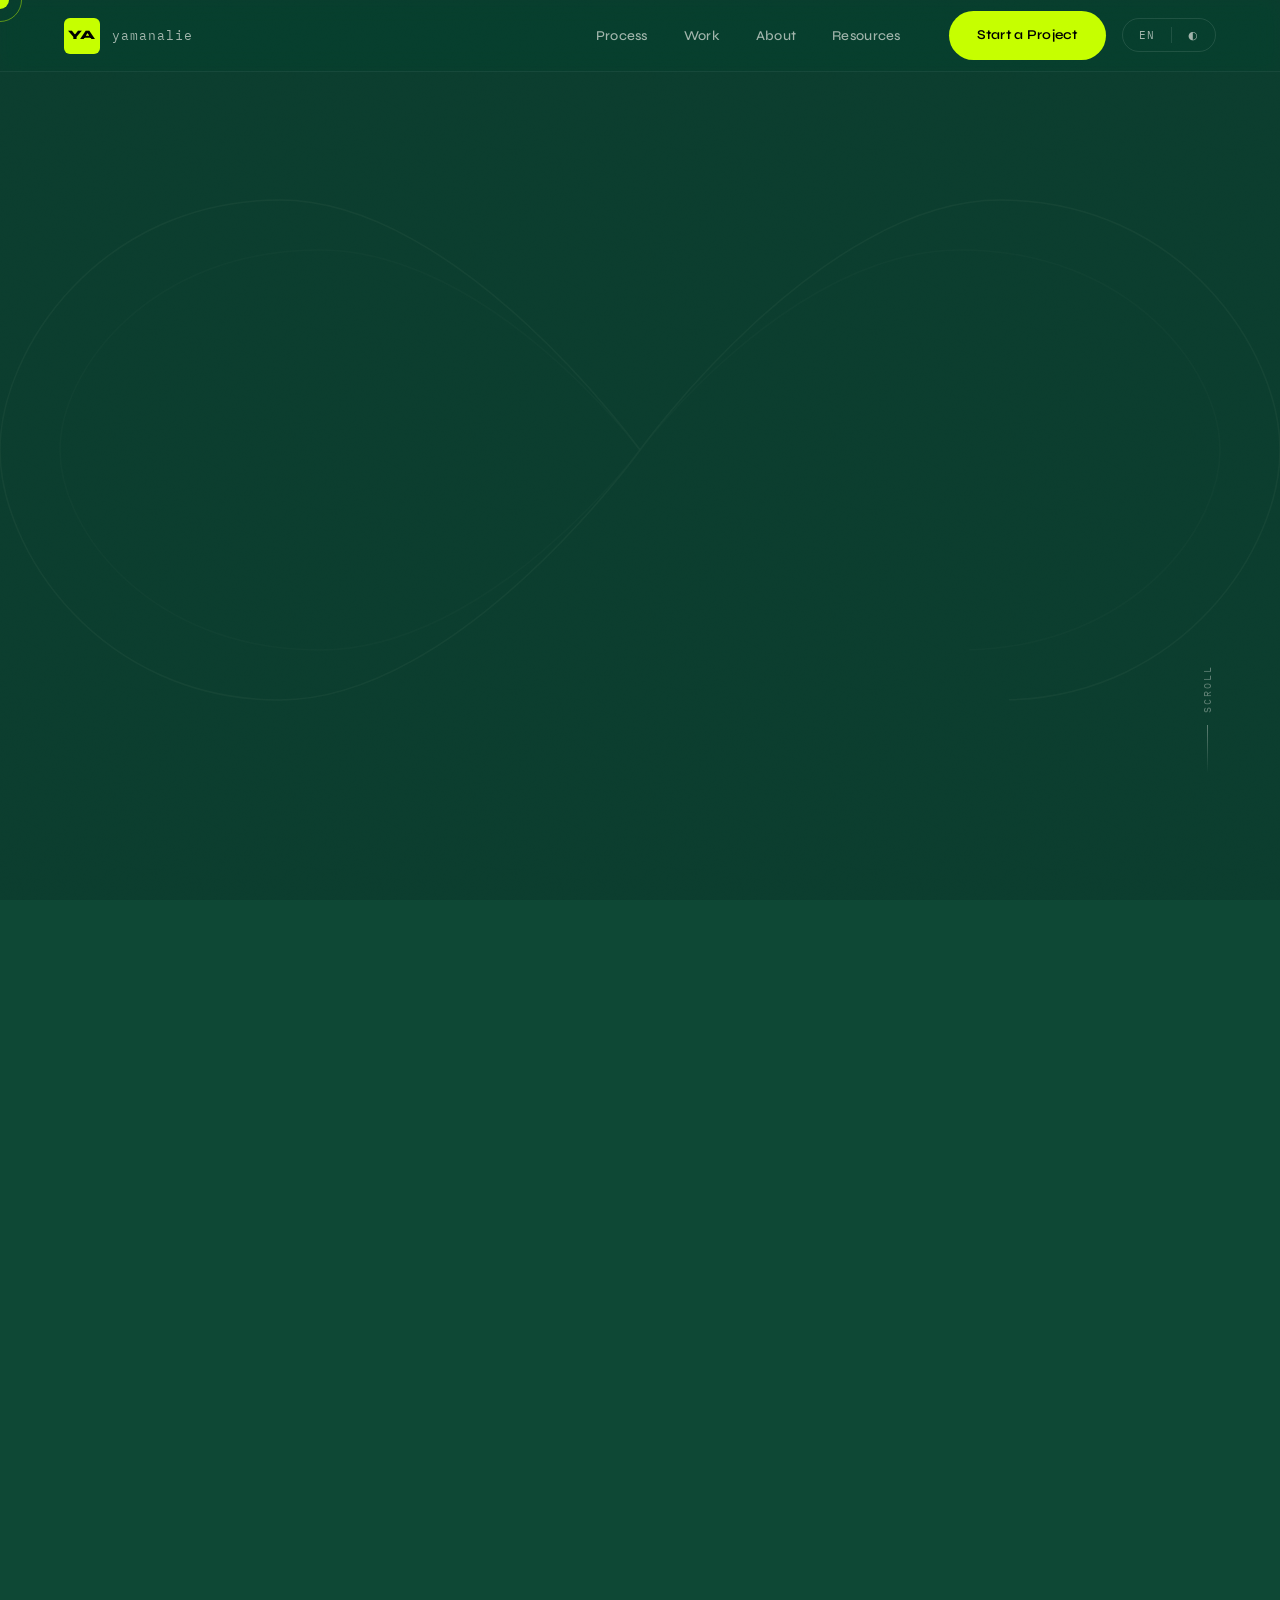
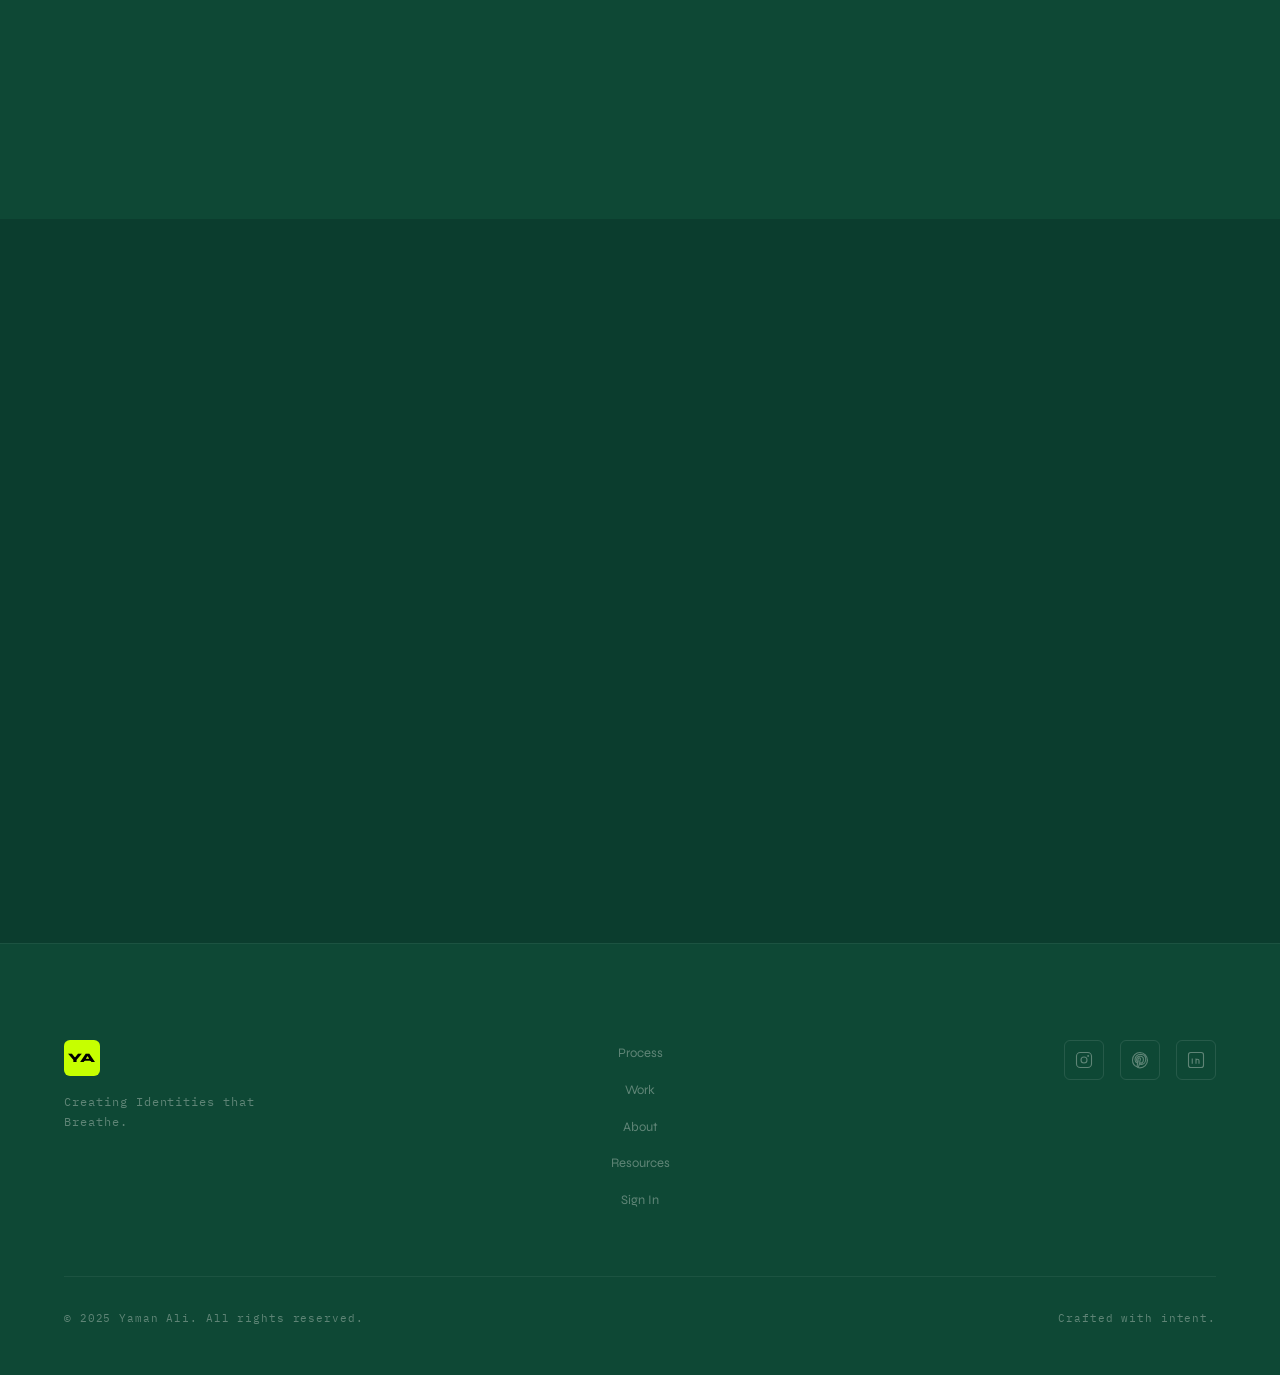
==== index.html @ b18713d6 "Main Full Website No Images yet" ====
<!DOCTYPE html>
<html lang="en" dir="ltr" data-theme="dark" data-lang="en">
<head>
  <meta charset="UTF-8" />
  <meta name="viewport" content="width=device-width, initial-scale=1.0" />
  <title>Yaman Ali — Brand Identity & Web Designer</title>
  <meta name="description" content="Yaman Ali (yamanalie) — Brand Identity Designer & Web Designer. Creating identities that breathe." />

  <!-- Fonts -->
  <link rel="preconnect" href="https://fonts.googleapis.com" />
  <link rel="preconnect" href="https://fonts.gstatic.com" crossorigin />
  <link href="https://fonts.googleapis.com/css2?family=Syne:wght@400;500;600;700;800&family=Instrument+Serif:ital@0;1&family=IBM+Plex+Mono:wght@300;400&display=swap" rel="stylesheet" />

  <!-- Stylesheet -->
  <link rel="stylesheet" href="css/style.css" />
</head>

<body>

  <!-- ══════════════════════════════════════
       GRAIN OVERLAY (cinematic texture)
  ══════════════════════════════════════ -->
  <div class="grain-overlay" aria-hidden="true"></div>

  <!-- ══════════════════════════════════════
       SCROLL PROGRESS BAR
  ══════════════════════════════════════ -->
  <div class="scroll-progress" id="scrollProgress" aria-hidden="true"></div>

  <!-- ══════════════════════════════════════
       CUSTOM CURSOR
  ══════════════════════════════════════ -->
  <div class="cursor" id="cursor" aria-hidden="true">
    <div class="cursor-dot"></div>
    <div class="cursor-ring"></div>
  </div>

  <!-- ══════════════════════════════════════
       HEADER / NAV
  ══════════════════════════════════════ -->
  <header class="site-header" id="siteHeader" role="banner">
    <nav class="nav-inner" role="navigation" aria-label="Primary navigation">

      <!-- Logo -->
      <a href="#hero" class="nav-logo" aria-label="Yaman Ali — Home">
        <span class="logo-mark">YA</span>
        <span class="logo-text">yamanalie</span>
      </a>

      <!-- Nav Links -->
      <ul class="nav-links" role="list">
        <li><a href="#process" class="nav-link" data-en="Process" data-ar="العملية">Process</a></li>
        <li><a href="#work" class="nav-link" data-en="Work" data-ar="الأعمال">Work</a></li>
        <li><a href="#about" class="nav-link" data-en="About" data-ar="عن يمان">About</a></li>
        <li><a href="#resources" class="nav-link" data-en="Resources" data-ar="الموارد">Resources</a></li>
      </ul>

      <!-- Nav Actions -->
      <div class="nav-actions">
        <!-- CTA -->
        <a href="#contact" class="btn btn-primary magnetic" data-en="Start a Project" data-ar="ابدأ مشروعاً">
          <span class="btn-text">Start a Project</span>
          <span class="btn-fill" aria-hidden="true"></span>
        </a>

        <!-- Dual Switcher -->
        <div class="dual-switcher" role="group" aria-label="Language and Theme switcher">
          <button class="switcher-btn" id="langToggle" aria-label="Switch language" title="Toggle Language EN/AR">
            <span class="switcher-label" id="langLabel">EN</span>
          </button>
          <div class="switcher-divider" aria-hidden="true"></div>
          <button class="switcher-btn" id="themeToggle" aria-label="Switch theme" title="Toggle Dark/Light">
            <span class="theme-icon" id="themeIcon" aria-hidden="true">◐</span>
          </button>
        </div>

        <!-- Hamburger (mobile) -->
        <button class="hamburger" id="hamburger" aria-label="Open menu" aria-expanded="false" aria-controls="mobileMenu">
          <span></span><span></span><span></span>
        </button>
      </div>
    </nav>

    <!-- Mobile Menu -->
    <div class="mobile-menu" id="mobileMenu" role="dialog" aria-modal="true" aria-label="Mobile navigation" hidden>
      <ul role="list">
        <li><a href="#process" class="mobile-link" data-en="Process" data-ar="العملية">Process</a></li>
        <li><a href="#work" class="mobile-link" data-en="Work" data-ar="الأعمال">Work</a></li>
        <li><a href="#about" class="mobile-link" data-en="About" data-ar="عن يمان">About</a></li>
        <li><a href="#resources" class="mobile-link" data-en="Resources" data-ar="الموارد">Resources</a></li>
        <li><a href="#contact" class="mobile-link mobile-cta" data-en="Start a Project" data-ar="ابدأ مشروعاً">Start a Project</a></li>
      </ul>
    </div>
  </header>

  <!-- ══════════════════════════════════════
       MAIN CONTENT
  ══════════════════════════════════════ -->
  <main id="main" role="main">

    <!-- ─────────────────────────────────────
         SECTION 1 · HERO
    ───────────────────────────────────── -->
    <section class="section section--hero" id="hero" aria-labelledby="heroHeadline">

      <!-- Infinity Loop Background -->
      <div class="hero-bg" aria-hidden="true">
        <svg class="infinity-loop" viewBox="0 0 1440 900" preserveAspectRatio="xMidYMid slice" xmlns="http://www.w3.org/2000/svg">
          <g class="loop-group">
            <path class="loop-path loop-path--1" d="M720,450 C720,450 540,200 360,200 C180,200 80,350 80,450 C80,550 180,700 360,700 C540,700 720,450 720,450 C720,450 900,200 1080,200 C1260,200 1360,350 1360,450 C1360,550 1260,700 1080,700 C900,700 720,450 720,450 Z"/>
            <path class="loop-path loop-path--2" d="M720,450 C720,450 570,250 400,250 C230,250 140,370 140,450 C140,530 230,650 400,650 C570,650 720,450 720,450 C720,450 870,250 1040,250 C1210,250 1300,370 1300,450 C1300,530 1210,650 1040,650 C870,650 720,450 720,450 Z"/>
          </g>
        </svg>
      </div>

      <div class="container">
        <div class="hero-inner">

          <!-- Eyebrow -->
          <p class="hero-eyebrow reveal-line" data-en="Brand Identity & 3D Design" data-ar="هوية بصرية وتصميم ثلاثي الأبعاد">
            Brand Identity &amp; 3D Design
          </p>

          <!-- Main Headline (line-by-line mask reveal) -->
          <h1 class="hero-headline" id="heroHeadline" aria-label="Creating Identities that Breathe">
            <span class="headline-line reveal-line" data-line="0">
              <span class="line-inner" data-en="Creating" data-ar="نبني">Creating</span>
            </span>
            <span class="headline-line reveal-line" data-line="1">
              <span class="line-inner" data-en="Identities" data-ar="هويات">Identities</span>
            </span>
            <span class="headline-line reveal-line" data-line="2">
              <span class="line-inner italic" data-en="that Breathe." data-ar="تتنفّس.">that Breathe.</span>
            </span>
          </h1>

          <!-- Sub-copy -->
          <p class="hero-sub reveal-line" data-en="From brand strategy to 3D geometry — every mark I make is built to perform." data-ar="من استراتيجية العلامة التجارية إلى الهندسة ثلاثية الأبعاد — كل ما أصنعه مبني ليؤدي دوره.">
            From brand strategy to 3D geometry — every mark I make is built to perform.
          </p>

          <!-- Hero CTA Row -->
          <div class="hero-cta-row reveal-line" data-line="4">
            <a href="#work" class="btn btn-primary magnetic" data-en="View Work" data-ar="استعرض الأعمال">
              <span class="btn-text">View Work</span>
              <span class="btn-fill" aria-hidden="true"></span>
            </a>
            <a href="#process" class="btn btn-ghost" data-en="See the Process" data-ar="اكتشف العملية">
              <span class="btn-text">See the Process</span>
            </a>
          </div>

          <!-- Availability badge -->
          <div class="hero-badge reveal-line" data-line="5">
            <span class="badge-dot" aria-hidden="true"></span>
            <span data-en="Available for projects" data-ar="متاح للمشاريع">Available for projects</span>
          </div>

        </div>

        <!-- Hero scroll hint -->
        <div class="hero-scroll-hint" aria-hidden="true">
          <span class="scroll-label">scroll</span>
          <div class="scroll-line"></div>
        </div>
      </div>
    </section>


    <!-- ─────────────────────────────────────
         SECTION 2 · PROCESS
    ───────────────────────────────────── -->
    <section class="section section--process" id="process" aria-labelledby="processTitle">
      <div class="container">

        <div class="section-header">
          <span class="section-tag reveal-item" data-en="How I Work" data-ar="كيف أعمل">How I Work</span>
          <h2 class="section-title reveal-item" id="processTitle" data-en="The Process" data-ar="العملية">The Process</h2>
        </div>

        <div class="process-grid">

          <!-- Step 01 -->
          <article class="process-card reveal-item" data-step="01" aria-labelledby="step01title">
            <div class="process-card__num" aria-hidden="true">01</div>
            <div class="process-card__body">
              <h3 class="process-card__title" id="step01title" data-en="Discovery &amp; Strategy" data-ar="الاكتشاف والاستراتيجية">
                Discovery &amp; Strategy
              </h3>
              <p class="process-card__desc" data-en="Every identity starts with a problem worth solving. I dive deep into your market, audience, and intent to surface the truth your brand should own." data-ar="كل هوية تبدأ من مشكلة تستحق الحل. أتعمق في سوقك وجمهورك ونواياك لأكتشف الحقيقة التي يجب أن تمتلكها علامتك.">
                Every identity starts with a problem worth solving. I dive deep into your market, audience, and intent to surface the truth your brand should own.
              </p>
              <ul class="process-card__tags" role="list">
                <li>Brand Audit</li>
                <li>Competitor Analysis</li>
                <li>Positioning Map</li>
              </ul>
            </div>
            <div class="process-card__hover-reveal" aria-hidden="true">
              <div class="card-glyph">◈</div>
            </div>
          </article>

          <!-- Step 02 -->
          <article class="process-card reveal-item" data-step="02" aria-labelledby="step02title">
            <div class="process-card__num" aria-hidden="true">02</div>
            <div class="process-card__body">
              <h3 class="process-card__title" id="step02title" data-en="Visual Iteration" data-ar="التكرار البصري">
                Visual Iteration
              </h3>
              <p class="process-card__desc" data-en="From rough thumbnail to refined vector — I work in rapid, visible cycles. You'll see the evolution, not just the outcome." data-ar="من المسودة الأولى إلى الاتجاه المتجه الدقيق — أعمل في دورات سريعة ومرئية. ستشهد التطور لا النتيجة وحدها.">
                From rough thumbnail to refined vector — I work in rapid, visible cycles. You'll see the evolution, not just the outcome.
              </p>
              <ul class="process-card__tags" role="list">
                <li>Sketch Rounds</li>
                <li>Vector Refinement</li>
                <li>Colour Systems</li>
              </ul>
            </div>
            <div class="process-card__hover-reveal" aria-hidden="true">
              <div class="card-glyph">◉</div>
            </div>
          </article>

          <!-- Step 03 -->
          <article class="process-card reveal-item" data-step="03" aria-labelledby="step03title">
            <div class="process-card__num" aria-hidden="true">03</div>
            <div class="process-card__body">
              <h3 class="process-card__title" id="step03title" data-en="System Implementation" data-ar="تطبيق النظام">
                System Implementation
              </h3>
              <p class="process-card__desc" data-en="Logos are just the beginning. I build complete brand systems — packaging, mockups, motion guidelines — so your identity works in the real world." data-ar="الشعار مجرد البداية. أبني أنظمة هوية متكاملة — تغليف ومجسمات وإرشادات حركية — لتعمل هويتك في العالم الحقيقي.">
                Logos are just the beginning. I build complete brand systems — packaging, mockups, motion guidelines — so your identity works in the real world.
              </p>
              <ul class="process-card__tags" role="list">
                <li>Brand Guidelines</li>
                <li>3D Mockups</li>
                <li>Motion Direction</li>
              </ul>
            </div>
            <div class="process-card__hover-reveal" aria-hidden="true">
              <div class="card-glyph">◎</div>
            </div>
          </article>

        </div>
      </div>
    </section>


    <!-- ─────────────────────────────────────
         SECTION 3 · WORK / PORTFOLIO GRID
    ───────────────────────────────────── -->
    <section class="section section--work" id="work" aria-labelledby="workTitle">
      <div class="container">

        <div class="section-header">
          <span class="section-tag reveal-item" data-en="Selected Work" data-ar="أعمال مختارة">Selected Work</span>
          <h2 class="section-title reveal-item" id="workTitle" data-en="The Work" data-ar="الأعمال">The Work</h2>
        </div>

        <!-- Filter Tabs -->
        <div class="filter-tabs reveal-item" role="tablist" aria-label="Filter projects by category">
          <button class="filter-tab active" role="tab" aria-selected="true" data-filter="all" data-en="All" data-ar="الكل">All</button>
          <button class="filter-tab" role="tab" aria-selected="false" data-filter="logo" data-en="Logo Design" data-ar="تصميم الشعار">Logo Design</button>
          <button class="filter-tab" role="tab" aria-selected="false" data-filter="social" data-en="Social Media" data-ar="السوشيال ميديا">Social Media</button>
          <button class="filter-tab" role="tab" aria-selected="false" data-filter="3d" data-en="Web / 3D" data-ar="ويب / ثلاثي الأبعاد">Web / 3D</button>
        </div>

        <!-- Project Grid -->
        <div class="project-grid" id="projectGrid" role="list">

          <!-- Card 01 — placeholder; replace src with your image -->
          <article class="project-card reveal-card" role="listitem" data-category="logo" aria-labelledby="proj01title">
            <div class="card-img-wrap">
              <img
                class="card-img"
                src="img/projects/livil-logo.jpg"
                data-src="img/projects/livil-logo.jpg"
                alt="Livil Brand Identity — minimal earthy logo design"
                loading="lazy"
                width="800" height="600"
              />
              <div class="card-img-blur" aria-hidden="true"></div>
            </div>
            <div class="card-body">
              <div class="card-meta">
                <span class="card-tag">Logo Design</span>
                <span class="card-year">2024</span>
              </div>
              <h3 class="card-title" id="proj01title">Livil</h3>
              <p class="card-desc">Organic identity for a wellness brand rooted in nature.</p>
              <a href="#" class="card-link" aria-label="View Livil project">View Project →</a>
            </div>
          </article>

          <!-- Card 02 -->
          <article class="project-card reveal-card" role="listitem" data-category="3d" aria-labelledby="proj02title">
            <div class="card-img-wrap">
              <img
                class="card-img"
                src="img/projects/3d-mark.jpg"
                data-src="img/projects/3d-mark.jpg"
                alt="3D Brand Mark — geometric rendering"
                loading="lazy"
                width="800" height="600"
              />
              <div class="card-img-blur" aria-hidden="true"></div>
            </div>
            <div class="card-body">
              <div class="card-meta">
                <span class="card-tag">3D Design</span>
                <span class="card-year">2024</span>
              </div>
              <h3 class="card-title" id="proj02title">Geometric Mark</h3>
              <p class="card-desc">3D brand sculpture for a luxury architecture studio.</p>
              <a href="#" class="card-link" aria-label="View Geometric Mark project">View Project →</a>
            </div>
          </article>

          <!-- Card 03 -->
          <article class="project-card reveal-card" role="listitem" data-category="social" aria-labelledby="proj03title">
            <div class="card-img-wrap">
              <img
                class="card-img"
                src="img/projects/social-system.jpg"
                data-src="img/projects/social-system.jpg"
                alt="Social Media Design System"
                loading="lazy"
                width="800" height="600"
              />
              <div class="card-img-blur" aria-hidden="true"></div>
            </div>
            <div class="card-body">
              <div class="card-meta">
                <span class="card-tag">Social Media</span>
                <span class="card-year">2024</span>
              </div>
              <h3 class="card-title" id="proj03title">Social System</h3>
              <p class="card-desc">Complete IG content architecture for a fashion label.</p>
              <a href="#" class="card-link" aria-label="View Social System project">View Project →</a>
            </div>
          </article>

          <!-- Card 04 -->
          <article class="project-card reveal-card" role="listitem" data-category="logo" aria-labelledby="proj04title">
            <div class="card-img-wrap">
              <img
                class="card-img"
                src="img/projects/logotype-04.jpg"
                data-src="img/projects/logotype-04.jpg"
                alt="Logotype design project"
                loading="lazy"
                width="800" height="600"
              />
              <div class="card-img-blur" aria-hidden="true"></div>
            </div>
            <div class="card-body">
              <div class="card-meta">
                <span class="card-tag">Logo Design</span>
                <span class="card-year">2023</span>
              </div>
              <h3 class="card-title" id="proj04title">Typeform Mark</h3>
              <p class="card-desc">Custom logotype exploring negative space and balance.</p>
              <a href="#" class="card-link" aria-label="View Typeform Mark project">View Project →</a>
            </div>
          </article>

          <!-- Card 05 -->
          <article class="project-card reveal-card" role="listitem" data-category="3d" aria-labelledby="proj05title">
            <div class="card-img-wrap">
              <img
                class="card-img"
                src="img/projects/product-render.jpg"
                data-src="img/projects/product-render.jpg"
                alt="3D Product Render"
                loading="lazy"
                width="800" height="600"
              />
              <div class="card-img-blur" aria-hidden="true"></div>
            </div>
            <div class="card-body">
              <div class="card-meta">
                <span class="card-tag">3D Render</span>
                <span class="card-year">2024</span>
              </div>
              <h3 class="card-title" id="proj05title">Product Render</h3>
              <p class="card-desc">Hyper-real packaging visualization for a fragrance house.</p>
              <a href="#" class="card-link" aria-label="View Product Render project">View Project →</a>
            </div>
          </article>

          <!-- Card 06 -->
          <article class="project-card reveal-card" role="listitem" data-category="social" aria-labelledby="proj06title">
            <div class="card-img-wrap">
              <img
                class="card-img"
                src="img/projects/social-campaign.jpg"
                data-src="img/projects/social-campaign.jpg"
                alt="Social media campaign design"
                loading="lazy"
                width="800" height="600"
              />
              <div class="card-img-blur" aria-hidden="true"></div>
            </div>
            <div class="card-body">
              <div class="card-meta">
                <span class="card-tag">Social Media</span>
                <span class="card-year">2023</span>
              </div>
              <h3 class="card-title" id="proj06title">Campaign Series</h3>
              <p class="card-desc">Ramadan campaign artwork across 30-day content arc.</p>
              <a href="#" class="card-link" aria-label="View Campaign Series project">View Project →</a>
            </div>
          </article>

        </div><!-- /project-grid -->
      </div>
    </section>


    <!-- ─────────────────────────────────────
         SECTION 4 · ABOUT
    ───────────────────────────────────── -->
    <section class="section section--about" id="about" aria-labelledby="aboutTitle">
      <div class="container">
        <div class="about-grid">

          <!-- Left: Image -->
          <div class="about-img-wrap reveal-item">
            <div class="about-img-frame">
              <img
                src="img/yaman-portrait.jpg"
                alt="Yaman Ali — Brand Identity Designer & 3D Artist"
                class="about-img"
                loading="lazy"
                width="600" height="750"
              />
            </div>
            <!-- Floating stat cards -->
            <div class="about-stat about-stat--1 reveal-item">
              <span class="stat-num">60+</span>
              <span class="stat-label" data-en="Brands Built" data-ar="علامة تجارية">Brands Built</span>
            </div>
            <div class="about-stat about-stat--2 reveal-item">
              <span class="stat-num">4+</span>
              <span class="stat-label" data-en="Years Active" data-ar="سنوات خبرة">Years Active</span>
            </div>
          </div>

          <!-- Right: Copy -->
          <div class="about-copy">
            <span class="section-tag reveal-item" data-en="About Yaman" data-ar="عن يمان">About Yaman</span>
            <h2 class="section-title reveal-item" id="aboutTitle" data-en="From the pitch to the pixel." data-ar="من الملعب إلى البيكسل.">
              From the pitch to the pixel.
            </h2>
            <div class="about-body">
              <p class="reveal-item" data-en="From the discipline of professional football to the precision of 3D Brand Geometry. I build identities that don't just look good — they perform." data-ar="من انضباط كرة القدم الاحترافية إلى دقة الهندسة ثلاثية الأبعاد. أبني هويات لا تبدو رائعة فحسب — بل تؤدي دورها.">
                From the discipline of professional football to the precision of 3D Brand Geometry. I build identities that don't just look good — they perform.
              </p>
              <p class="reveal-item" data-en="Every logo I design carries the same mentality I brought to the field — obsessive preparation, clean execution, and a relentless drive to win attention in a crowded space." data-ar="كل شعار أصممه يحمل نفس العقلية التي أحضرتها إلى الملعب — تحضير مكثف، تنفيذ نظيف، وسعي لا يهدأ لكسب الانتباه في فضاء مكتظ.">
                Every logo I design carries the same mentality I brought to the field — obsessive preparation, clean execution, and a relentless drive to win attention in a crowded space.
              </p>
            </div>
            <div class="about-cta reveal-item">
              <a href="#contact" class="btn btn-primary magnetic" data-en="Work with me" data-ar="اعمل معي">
                <span class="btn-text">Work with me</span>
                <span class="btn-fill" aria-hidden="true"></span>
              </a>
              <a href="https://www.instagram.com/yamanalie" target="_blank" rel="noopener noreferrer" class="btn btn-ghost" aria-label="Visit Instagram @yamanalie">
                <span class="btn-text">@yamanalie</span>
              </a>
            </div>
          </div>

        </div>
      </div>
    </section>


    <!-- ─────────────────────────────────────
         SECTION 5 · RESOURCES / PRODUCTS
    ───────────────────────────────────── -->
    <section class="section section--resources" id="resources" aria-labelledby="resourcesTitle">
      <div class="container">

        <div class="section-header">
          <span class="section-tag reveal-item" data-en="Free & Premium Tools" data-ar="أدوات مجانية وبريميوم">Free &amp; Premium Tools</span>
          <h2 class="section-title reveal-item" id="resourcesTitle" data-en="Resources" data-ar="الموارد">Resources</h2>
        </div>

        <div class="resources-grid">

          <!-- Resource Card 01 — Free Redlines Pack -->
          <article class="resource-card reveal-item" aria-labelledby="res01title">
            <div class="resource-card__badge">FREE</div>
            <div class="resource-card__icon" aria-hidden="true">
              <svg viewBox="0 0 60 60" fill="none" xmlns="http://www.w3.org/2000/svg" aria-hidden="true">
                <rect x="8" y="8" width="44" height="44" rx="4" stroke="currentColor" stroke-width="1.5"/>
                <path d="M8 22H52" stroke="currentColor" stroke-width="1.5"/>
                <path d="M22 22V52" stroke="currentColor" stroke-width="1.5"/>
                <path d="M15 15H16" stroke="currentColor" stroke-width="2" stroke-linecap="round"/>
              </svg>
            </div>
            <div class="resource-card__body">
              <h3 class="resource-card__title" id="res01title" data-en="Instagram Redlines Pack" data-ar="حزمة الإرشادات البصرية للإنستقرام">
                Instagram Redlines Pack
              </h3>
              <p class="resource-card__desc" data-en="Prevent UI overlaps on Reels &amp; Posts. A designer's essential tool for pixel-perfect IG content." data-ar="تجنّب تداخل واجهة المستخدم في الريلز والبوستات. أداة المصمم الأساسية للمحتوى المثالي.">
                Prevent UI overlaps on Reels &amp; Posts. A designer's essential tool for pixel-perfect IG content.
              </p>
              <ul class="resource-card__details" role="list">
                <li>Figma &amp; Photoshop templates</li>
                <li>All IG format safe zones</li>
                <li>Regularly updated</li>
              </ul>
            </div>
            <button class="btn btn-primary magnetic resource-download-btn" data-resource="ig-redlines" data-en="Download Free" data-ar="تحميل مجاناً" aria-label="Download Instagram Redlines Pack — free sign up required">
              <span class="btn-text">Download Free</span>
              <span class="btn-fill" aria-hidden="true"></span>
            </button>
          </article>

          <!-- Resource Card 02 — Premium (placeholder) -->
          <article class="resource-card reveal-item" aria-labelledby="res02title">
            <div class="resource-card__badge resource-card__badge--premium">SOON</div>
            <div class="resource-card__icon" aria-hidden="true">
              <svg viewBox="0 0 60 60" fill="none" xmlns="http://www.w3.org/2000/svg" aria-hidden="true">
                <circle cx="30" cy="30" r="22" stroke="currentColor" stroke-width="1.5"/>
                <path d="M30 14V30L38 38" stroke="currentColor" stroke-width="1.5" stroke-linecap="round"/>
              </svg>
            </div>
            <div class="resource-card__body">
              <h3 class="resource-card__title" id="res02title" data-en="Brand Strategy Template" data-ar="قالب استراتيجية العلامة التجارية">
                Brand Strategy Template
              </h3>
              <p class="resource-card__desc" data-en="A comprehensive Notion + PDF template for mapping your brand positioning, audience, and visual direction from day one." data-ar="قالب شامل بنظام نوشن وPDF لرسم خريطة موقعك التنافسي وجمهورك واتجاهك البصري منذ اليوم الأول.">
                A comprehensive Notion + PDF template for mapping your brand positioning, audience, and visual direction from day one.
              </p>
            </div>
            <button class="btn btn-ghost" disabled data-en="Coming Soon" data-ar="قريباً">
              <span class="btn-text">Coming Soon</span>
            </button>
          </article>

        </div>
      </div>
    </section>


    <!-- ─────────────────────────────────────
         SECTION 6 · CONTACT CTA BAND
    ───────────────────────────────────── -->
    <section class="section section--contact-band" id="contact" aria-labelledby="contactBandTitle">
      <div class="container">
        <div class="contact-band-inner reveal-item">
          <p class="contact-band__eyebrow" data-en="Ready when you are" data-ar="جاهز متى تكون أنت">Ready when you are</p>
          <h2 class="contact-band__title" id="contactBandTitle" data-en="Let's build something great." data-ar="لنبنِ شيئاً عظيماً.">
            Let's build<br/><em>something great.</em>
          </h2>
          <button class="btn btn-primary btn--xl magnetic" id="openInquiryBtn" data-en="Start a Project" data-ar="ابدأ مشروعاً" aria-haspopup="dialog" aria-controls="inquiryModal">
            <span class="btn-text">Start a Project</span>
            <span class="btn-fill" aria-hidden="true"></span>
          </button>
        </div>
      </div>
    </section>

  </main><!-- /main -->


  <!-- ══════════════════════════════════════
       FOOTER
  ══════════════════════════════════════ -->
  <footer class="site-footer" role="contentinfo">
    <div class="container">
      <div class="footer-inner">

        <div class="footer-brand">
          <a href="#hero" class="footer-logo" aria-label="Yaman Ali — back to top">
            <span class="logo-mark">YA</span>
          </a>
          <p class="footer-tagline" data-en="Creating Identities that Breathe." data-ar="نصنع هويات تتنفّس.">
            Creating Identities that Breathe.
          </p>
        </div>

        <nav class="footer-nav" aria-label="Footer navigation">
          <ul role="list">
            <li><a href="#process" data-en="Process" data-ar="العملية">Process</a></li>
            <li><a href="#work" data-en="Work" data-ar="الأعمال">Work</a></li>
            <li><a href="#about" data-en="About" data-ar="عن يمان">About</a></li>
            <li><a href="#resources" data-en="Resources" data-ar="الموارد">Resources</a></li>
            <li><a href="auth.html" data-en="Sign In" data-ar="تسجيل الدخول">Sign In</a></li>
          </ul>
        </nav>

        <div class="footer-social">
          <a href="https://www.instagram.com/yamanalie" target="_blank" rel="noopener noreferrer" class="social-link" aria-label="Instagram @yamanalie">
            <svg viewBox="0 0 24 24" fill="none" stroke="currentColor" stroke-width="1.5" aria-hidden="true"><rect x="2" y="2" width="20" height="20" rx="5"/><circle cx="12" cy="12" r="4"/><circle cx="17.5" cy="6.5" r="0.5" fill="currentColor"/></svg>
          </a>
          <a href="https://www.pinterest.com/yamanalie" target="_blank" rel="noopener noreferrer" class="social-link" aria-label="Pinterest yamanalie">
            <svg viewBox="0 0 24 24" fill="none" stroke="currentColor" stroke-width="1.5" aria-hidden="true"><path d="M12 2C6.48 2 2 6.48 2 12c0 4.24 2.65 7.86 6.39 9.29-.09-.78-.17-1.98.04-2.83.18-.77 1.23-5.22 1.23-5.22s-.31-.63-.31-1.56c0-1.46.85-2.55 1.9-2.55.9 0 1.33.67 1.33 1.48 0 .9-.58 2.26-.87 3.52-.25 1.05.52 1.9 1.54 1.9 1.85 0 3.28-1.95 3.28-4.77 0-2.49-1.79-4.24-4.35-4.24-2.96 0-4.69 2.22-4.69 4.51 0 .89.34 1.85.77 2.37.08.1.09.19.07.29-.08.32-.25 1.05-.29 1.2-.05.19-.16.23-.37.14-1.39-.65-2.26-2.68-2.26-4.32 0-3.52 2.56-6.76 7.38-6.76 3.87 0 6.88 2.76 6.88 6.45 0 3.85-2.42 6.94-5.78 6.94-1.13 0-2.19-.59-2.55-1.28l-.69 2.59c-.25.97-.93 2.18-1.39 2.92.85.26 1.75.4 2.68.4 5.52 0 10-4.48 10-10S17.52 2 12 2z"/></svg>
          </a>
          <a href="www.linkedin.com/in/yaman-ali-845737389" target="_blank" rel="noopener noreferrer" class="social-link" aria-label="LinkedIn yamanalie">
            <svg viewBox="0 0 24 24" fill="none" stroke="currentColor" stroke-width="1.5" aria-hidden="true"><rect x="2" y="2" width="20" height="20" rx="3"/><path d="M7 10v7M7 7v.01M12 17v-4a2 2 0 014 0v4M12 10v7"/></svg>
          </a>
        </div>

      </div>

      <div class="footer-bottom">
        <p class="footer-copy" data-en="© 2025 Yaman Ali. All rights reserved." data-ar="© 2025 يمان علي. جميع الحقوق محفوظة.">
          © 2025 Yaman Ali. All rights reserved.
        </p>
        <p class="footer-craft">Crafted with intent.</p>
      </div>
    </div>
  </footer>


  <!-- ══════════════════════════════════════
       MODALS
  ══════════════════════════════════════ -->

  <!-- ─── Auth Gate Modal ─── -->
  <div class="modal-overlay" id="authGateOverlay" role="dialog" aria-modal="true" aria-labelledby="authGateTitle" hidden>
    <div class="modal modal--auth-gate">
      <button class="modal-close" data-modal="authGateOverlay" aria-label="Close modal">✕</button>
      <div class="modal-body">
        <div class="modal-icon" aria-hidden="true">◈</div>
        <h2 class="modal-title" id="authGateTitle" data-en="Let's build something great." data-ar="لنبنِ شيئاً عظيماً.">
          Let's build something great.
        </h2>
        <p class="modal-sub" data-en="Create a free account to track your project, or continue as a guest." data-ar="أنشئ حساباً مجانياً لمتابعة مشروعك، أو تابع كضيف.">
          Create a free account to track your project, or continue as a guest.
        </p>
        <div class="modal-actions">
          <a href="auth.html" class="btn btn-primary btn--full magnetic">
            <span class="btn-text" data-en="Create Account" data-ar="إنشاء حساب">Create Account</span>
            <span class="btn-fill" aria-hidden="true"></span>
          </a>
          <button class="btn btn-ghost btn--full" id="continueGuestBtn" data-en="Continue as Guest" data-ar="المتابعة كضيف">
            <span class="btn-text">Continue as Guest</span>
          </button>
        </div>
      </div>
    </div>
  </div>

  <!-- ─── Inquiry Form Modal ─── -->
  <div class="modal-overlay" id="inquiryModal" role="dialog" aria-modal="true" aria-labelledby="inquiryModalTitle" hidden>
    <div class="modal modal--inquiry">
      <button class="modal-close" data-modal="inquiryModal" aria-label="Close inquiry form">✕</button>

      <!-- Progress bar -->
      <div class="inquiry-progress" aria-label="Form progress" role="progressbar" aria-valuemin="0" aria-valuemax="10" aria-valuenow="1">
        <div class="inquiry-progress__bar" id="inquiryProgressBar"></div>
        <span class="inquiry-progress__label" id="inquiryProgressLabel">1 / 10</span>
      </div>

      <div class="modal-body">
        <h2 class="modal-title" id="inquiryModalTitle" data-en="Tell me about your brand." data-ar="أخبرني عن علامتك التجارية.">
          Tell me about your brand.
        </h2>

        <form id="inquiryForm" novalidate>
          <!-- Steps are rendered by JS -->
          <div id="inquirySteps"></div>

          <div class="form-nav">
            <button type="button" class="btn btn-ghost" id="inquiryPrev" hidden>
              <span class="btn-text" data-en="← Back" data-ar="→ رجوع">← Back</span>
            </button>
            <button type="button" class="btn btn-primary magnetic" id="inquiryNext">
              <span class="btn-text" data-en="Next →" data-ar="التالي ←">Next →</span>
              <span class="btn-fill" aria-hidden="true"></span>
            </button>
          </div>
        </form>
      </div>
    </div>
  </div>

  <!-- ─── Resource Download Modal (email gate) ─── -->
  <div class="modal-overlay" id="downloadModal" role="dialog" aria-modal="true" aria-labelledby="downloadModalTitle" hidden>
    <div class="modal modal--download">
      <button class="modal-close" data-modal="downloadModal" aria-label="Close download modal">✕</button>
      <div class="modal-body">
        <div class="modal-icon" aria-hidden="true">↓</div>
        <h2 class="modal-title" id="downloadModalTitle" data-en="Get the Free Pack" data-ar="احصل على الحزمة المجانية">
          Get the Free Pack
        </h2>
        <p class="modal-sub" data-en="Drop your email and I'll send it straight to you — plus occasional design tips." data-ar="أضف بريدك الإلكتروني وسأرسله مباشرة — مع نصائح تصميمية دورية.">
          Drop your email and I'll send it straight to you — plus occasional design tips.
        </p>
        <form id="downloadForm" novalidate>
          <div class="form-field">
            <label for="downloadEmail" class="form-label" data-en="Email address" data-ar="البريد الإلكتروني">Email address</label>
            <input type="email" id="downloadEmail" name="email" class="form-input" required autocomplete="email" placeholder="you@example.com" />
          </div>
          <button type="submit" class="btn btn-primary btn--full magnetic">
            <span class="btn-text" data-en="Send me the pack →" data-ar="أرسل لي الحزمة →">Send me the pack →</span>
            <span class="btn-fill" aria-hidden="true"></span>
          </button>
        </form>
      </div>
    </div>
  </div>


  <!-- ══════════════════════════════════════
       SCRIPTS — Babel in-browser + libs
  ══════════════════════════════════════ -->

  <!-- Babel standalone (in-browser JSX/modern JS transpiler) -->
  <script src="https://unpkg.com/@babel/standalone/babel.min.js"></script>

  <!-- Framer Motion UMD (window.FramerMotion) -->
  <script src="https://unpkg.com/framer-motion@10.16.4/dist/framer-motion.js"></script>

  <!-- App logic -->
  <script type="text/babel" src="js/app.js"></script>

</body>
</html>
---- css/style.css ----
/* ════════════════════════════════════════════════════════════════
   yamanalie · css/style.css
   "Precision Meets Peace" — Deep Forest × Soft Sand × Electric Lime
   ════════════════════════════════════════════════════════════════ */

/* ──────────────────────────────────────────
   0 · FONTS
────────────────────────────────────────── */
/* Syne (display/headings) + Instrument Serif (italic accent) + IBM Plex Mono (mono) */
/* Loaded via <link> in HTML — Google Fonts */

/* ──────────────────────────────────────────
   1 · DESIGN TOKENS
────────────────────────────────────────── */
:root {
  /* Palette — dark theme (default) */
  --bg:          #0B3D2E;
  --bg-2:        #0e4835;
  --bg-card:     rgba(11, 61, 46, 0.55);
  --surface:     rgba(255, 255, 255, 0.04);
  --surface-2:   rgba(255, 255, 255, 0.08);
  --border:      rgba(255, 255, 255, 0.10);
  --border-2:    rgba(255, 255, 255, 0.06);

  --fg:          #F5F5F0;
  --fg-2:        rgba(245, 245, 240, 0.65);
  --fg-3:        rgba(245, 245, 240, 0.35);

  --accent:      #C6FF00;        /* Electric Lime */
  --accent-dim:  rgba(198, 255, 0, 0.18);
  --sage:        #86A389;        /* Muted Sage */
  --sage-dim:    rgba(134, 163, 137, 0.20);

  /* Typography */
  --font-display: 'Syne', sans-serif;
  --font-serif:   'Instrument Serif', Georgia, serif;
  --font-mono:    'IBM Plex Mono', monospace;

  /* Sizing scale */
  --space-1:   4px;
  --space-2:   8px;
  --space-3:   12px;
  --space-4:   16px;
  --space-5:   24px;
  --space-6:   32px;
  --space-7:   48px;
  --space-8:   64px;
  --space-9:   96px;
  --space-10: 128px;

  /* Radius */
  --r-sm:  6px;
  --r-md:  12px;
  --r-lg:  20px;
  --r-xl:  32px;
  --r-full: 9999px;

  /* Transitions */
  --ease-out:    cubic-bezier(0.22, 1, 0.36, 1);
  --ease-in-out: cubic-bezier(0.65, 0, 0.35, 1);
  --t-fast:  0.18s;
  --t-med:   0.36s;
  --t-slow:  0.60s;

  /* Container */
  --container: 1280px;
  --container-pad: clamp(20px, 5vw, 80px);

  /* Header height */
  --header-h: 72px;

  /* Cursor */
  --cursor-size: 18px;
  --cursor-ring-size: 44px;
}

/* ── Light theme overrides ── */
[data-theme="light"] {
  --bg:        #F5F5F0;
  --bg-2:      #ECEEE8;
  --bg-card:   rgba(245, 245, 240, 0.70);
  --surface:   rgba(11, 61, 46, 0.04);
  --surface-2: rgba(11, 61, 46, 0.08);
  --border:    rgba(11, 61, 46, 0.12);
  --border-2:  rgba(11, 61, 46, 0.06);

  --fg:   #0B3D2E;
  --fg-2: rgba(11, 61, 46, 0.60);
  --fg-3: rgba(11, 61, 46, 0.30);
}

/* ── RTL / Arabic ── */
[data-lang="ar"] {
  direction: rtl;
  font-family: 'Syne', 'Cairo', 'Noto Kufi Arabic', sans-serif;
}


/* ──────────────────────────────────────────
   2 · RESET & BASE
────────────────────────────────────────── */
*,
*::before,
*::after {
  box-sizing: border-box;
  margin: 0;
  padding: 0;
}

html {
  scroll-behavior: smooth;
  font-size: 16px;
  -webkit-font-smoothing: antialiased;
  -moz-osx-font-smoothing: grayscale;
  text-rendering: optimizeLegibility;
}

body {
  background-color: var(--bg);
  color: var(--fg);
  font-family: var(--font-display);
  font-size: clamp(15px, 1.1vw, 17px);
  line-height: 1.65;
  overflow-x: hidden;
  cursor: none; /* hidden — custom cursor takes over */
  transition: background-color var(--t-med) var(--ease-out),
              color var(--t-med) var(--ease-out);
}

/* Restore cursor on touch devices */
@media (hover: none) {
  body { cursor: auto; }
}

img, video {
  max-width: 100%;
  display: block;
}

a {
  color: inherit;
  text-decoration: none;
}

ul, ol {
  list-style: none;
}

button {
  cursor: none;
  background: none;
  border: none;
  font-family: inherit;
  font-size: inherit;
  color: inherit;
}

:focus-visible {
  outline: 2px solid var(--accent);
  outline-offset: 3px;
  border-radius: var(--r-sm);
}

::selection {
  background: var(--accent);
  color: #000;
}

/* ──────────────────────────────────────────
   3 · UTILITY / LAYOUT
────────────────────────────────────────── */
.container {
  width: 100%;
  max-width: var(--container);
  margin-inline: auto;
  padding-inline: var(--container-pad);
}

.section {
  padding-block: clamp(80px, 10vw, 160px);
  position: relative;
}

.section-tag {
  display: inline-block;
  font-family: var(--font-mono);
  font-size: 11px;
  letter-spacing: 0.18em;
  text-transform: uppercase;
  color: var(--accent);
  margin-bottom: var(--space-4);
}

.section-header {
  margin-bottom: clamp(48px, 6vw, 80px);
}

.section-title {
  font-family: var(--font-display);
  font-size: clamp(2.2rem, 5vw, 4rem);
  font-weight: 700;
  line-height: 1.05;
  letter-spacing: -0.03em;
}

.italic {
  font-family: var(--font-serif);
  font-style: italic;
  font-weight: 400;
}


/* ──────────────────────────────────────────
   4 · GRAIN OVERLAY
────────────────────────────────────────── */
.grain-overlay {
  position: fixed;
  inset: 0;
  z-index: 9999;
  pointer-events: none;
  opacity: 0.03;
  background-image: url("data:image/svg+xml,%3Csvg viewBox='0 0 256 256' xmlns='http://www.w3.org/2000/svg'%3E%3Cfilter id='noise'%3E%3CfeTurbulence type='fractalNoise' baseFrequency='0.9' numOctaves='4' stitchTiles='stitch'/%3E%3C/filter%3E%3Crect width='100%25' height='100%25' filter='url(%23noise)'/%3E%3C/svg%3E");
  background-size: 180px;
  mix-blend-mode: overlay;
}


/* ──────────────────────────────────────────
   5 · SCROLL PROGRESS BAR
────────────────────────────────────────── */
.scroll-progress {
  position: fixed;
  top: 0;
  left: 0;
  width: 0%;
  height: 2px;
  background: var(--accent);
  z-index: 10000;
  transition: width 0.1s linear;
  transform-origin: left;
  box-shadow: 0 0 12px var(--accent);
}


/* ──────────────────────────────────────────
   6 · CUSTOM CURSOR
────────────────────────────────────────── */
.cursor {
  position: fixed;
  top: 0;
  left: 0;
  z-index: 9998;
  pointer-events: none;
  transform: translate(-50%, -50%);
}

.cursor-dot {
  width: var(--cursor-size);
  height: var(--cursor-size);
  border-radius: 50%;
  background: var(--accent);
  position: absolute;
  top: 50%;
  left: 50%;
  transform: translate(-50%, -50%);
  transition: transform var(--t-fast) var(--ease-out),
              background var(--t-fast) var(--ease-out),
              width var(--t-fast) var(--ease-out),
              height var(--t-fast) var(--ease-out);
}

.cursor-ring {
  width: var(--cursor-ring-size);
  height: var(--cursor-ring-size);
  border-radius: 50%;
  border: 1px solid rgba(198, 255, 0, 0.45);
  position: absolute;
  top: 50%;
  left: 50%;
  transform: translate(-50%, -50%);
  transition: transform 0.28s var(--ease-out),
              width 0.25s var(--ease-out),
              height 0.25s var(--ease-out),
              border-color var(--t-fast) var(--ease-out),
              opacity var(--t-fast) var(--ease-out);
}

/* Cursor: hover over cards */
body.cursor-on-card .cursor-dot {
  background: var(--accent);
  width: 10px;
  height: 10px;
}
body.cursor-on-card .cursor-ring {
  width: 56px;
  height: 56px;
  border-color: var(--accent);
  opacity: 0.8;
}

/* Cursor: hover over links/buttons */
body.cursor-on-link .cursor-dot {
  width: 6px;
  height: 6px;
}
body.cursor-on-link .cursor-ring {
  width: 38px;
  height: 38px;
  border-color: var(--fg);
}

@media (hover: none) {
  .cursor { display: none; }
}


/* ──────────────────────────────────────────
   7 · HEADER
────────────────────────────────────────── */
.site-header {
  position: fixed;
  top: 0;
  left: 0;
  right: 0;
  z-index: 1000;
  height: var(--header-h);

  /* Glassmorphism */
  background: rgba(11, 61, 46, 0.55);
  backdrop-filter: blur(10px) saturate(1.4);
  -webkit-backdrop-filter: blur(10px) saturate(1.4);
  border-bottom: 1px solid var(--border-2);

  transition: background var(--t-med) var(--ease-out),
              border-color var(--t-med) var(--ease-out);
}

[data-theme="light"] .site-header {
  background: rgba(245, 245, 240, 0.65);
}

.site-header.scrolled {
  background: rgba(11, 61, 46, 0.78);
  border-bottom-color: var(--border);
}

[data-theme="light"] .site-header.scrolled {
  background: rgba(245, 245, 240, 0.88);
}

.nav-inner {
  max-width: var(--container);
  margin-inline: auto;
  padding-inline: var(--container-pad);
  height: 100%;
  display: flex;
  align-items: center;
  gap: var(--space-6);
}

/* Logo */
.nav-logo {
  display: flex;
  align-items: center;
  gap: var(--space-3);
  flex-shrink: 0;
  text-decoration: none;
}

.logo-mark {
  display: flex;
  align-items: center;
  justify-content: center;
  width: 36px;
  height: 36px;
  border-radius: var(--r-sm);
  background: var(--accent);
  color: #000;
  font-family: var(--font-display);
  font-weight: 800;
  font-size: 13px;
  letter-spacing: 0.05em;
  flex-shrink: 0;
  transition: transform var(--t-fast) var(--ease-out);
}

.nav-logo:hover .logo-mark {
  transform: rotate(-6deg) scale(1.06);
}

.logo-text {
  font-family: var(--font-mono);
  font-size: 13px;
  letter-spacing: 0.08em;
  color: var(--fg-2);
  transition: color var(--t-fast);
}

.nav-logo:hover .logo-text {
  color: var(--fg);
}

/* Nav Links */
.nav-links {
  display: flex;
  align-items: center;
  gap: var(--space-1);
  margin-inline-start: auto;
}

.nav-link {
  font-family: var(--font-display);
  font-size: 13.5px;
  font-weight: 500;
  letter-spacing: 0.02em;
  color: var(--fg-2);
  padding: var(--space-2) var(--space-4);
  border-radius: var(--r-sm);
  position: relative;
  transition: color var(--t-fast) var(--ease-out);
}

/* Outline hover effect */
.nav-link::after {
  content: attr(data-en);
  position: absolute;
  inset: 0;
  display: flex;
  align-items: center;
  justify-content: center;
  padding: var(--space-2) var(--space-4);
  color: transparent;
  -webkit-text-stroke: 1px var(--fg);
  opacity: 0;
  transition: opacity var(--t-fast) var(--ease-out);
  pointer-events: none;
  font-size: 13.5px;
  font-weight: 500;
  text-shadow: 0 0 8px rgba(245, 245, 240, 0.3);
}

[data-lang="ar"] .nav-link::after {
  content: attr(data-ar);
}

.nav-link:hover {
  color: transparent;
}

.nav-link:hover::after {
  opacity: 1;
}

/* Nav Actions */
.nav-actions {
  display: flex;
  align-items: center;
  gap: var(--space-4);
  flex-shrink: 0;
}

/* Dual Switcher */
.dual-switcher {
  display: flex;
  align-items: center;
  gap: 0;
  border: 1px solid var(--border);
  border-radius: var(--r-full);
  overflow: hidden;
  height: 34px;
}

.switcher-btn {
  display: flex;
  align-items: center;
  justify-content: center;
  padding: 0 var(--space-4);
  height: 100%;
  font-family: var(--font-mono);
  font-size: 11px;
  letter-spacing: 0.1em;
  color: var(--fg-2);
  transition: background var(--t-fast), color var(--t-fast);
  white-space: nowrap;
}

.switcher-btn:hover {
  background: var(--surface-2);
  color: var(--fg);
}

.switcher-divider {
  width: 1px;
  height: 16px;
  background: var(--border);
}

/* Hamburger */
.hamburger {
  display: none;
  flex-direction: column;
  gap: 5px;
  padding: var(--space-2);
}

.hamburger span {
  display: block;
  width: 22px;
  height: 1.5px;
  background: var(--fg);
  border-radius: 2px;
  transition: transform var(--t-fast) var(--ease-out),
              opacity var(--t-fast);
}

.hamburger.open span:nth-child(1) { transform: translateY(6.5px) rotate(45deg); }
.hamburger.open span:nth-child(2) { opacity: 0; }
.hamburger.open span:nth-child(3) { transform: translateY(-6.5px) rotate(-45deg); }

/* Mobile menu */
.mobile-menu {
  position: fixed;
  inset: var(--header-h) 0 0 0;
  background: var(--bg);
  display: flex;
  align-items: center;
  justify-content: center;
  z-index: 999;
  padding: var(--space-8);
  opacity: 0;
  transform: translateY(-12px);
  transition: opacity var(--t-med) var(--ease-out),
              transform var(--t-med) var(--ease-out);
  pointer-events: none;
}

.mobile-menu:not([hidden]) {
  opacity: 1;
  transform: translateY(0);
  pointer-events: auto;
}

.mobile-menu ul {
  display: flex;
  flex-direction: column;
  gap: var(--space-5);
  text-align: center;
}

.mobile-link {
  font-size: clamp(1.8rem, 5vw, 2.5rem);
  font-weight: 700;
  letter-spacing: -0.02em;
  color: var(--fg-2);
  transition: color var(--t-fast);
}

.mobile-link:hover,
.mobile-cta {
  color: var(--accent);
}


/* ──────────────────────────────────────────
   8 · BUTTONS
────────────────────────────────────────── */
.btn {
  position: relative;
  display: inline-flex;
  align-items: center;
  justify-content: center;
  gap: var(--space-2);
  padding: 13px 28px;
  border-radius: var(--r-full);
  font-family: var(--font-display);
  font-size: 13.5px;
  font-weight: 600;
  letter-spacing: 0.02em;
  overflow: hidden;
  text-decoration: none;
  transition: color var(--t-fast) var(--ease-out),
              transform var(--t-fast) var(--ease-out),
              box-shadow var(--t-fast) var(--ease-out);
  white-space: nowrap;
  cursor: none;
  z-index: 0;
}

/* Haptic press */
.btn:active {
  transform: scale(0.95);
}

/* Primary */
.btn-primary {
  background: var(--accent);
  color: #000;
  box-shadow: 0 0 0 0 transparent;
}

.btn-primary:hover {
  box-shadow: 0 0 0 3px var(--accent-dim),
              0 8px 24px rgba(198, 255, 0, 0.25);
}

/* Liquid fill animation */
.btn-fill {
  position: absolute;
  inset: 0;
  border-radius: inherit;
  background: rgba(255,255,255,0.18);
  transform: scaleX(0) translateX(-100%);
  transform-origin: left center;
  transition: transform 0.55s var(--ease-out);
  z-index: -1;
  pointer-events: none;
}

.btn-primary:hover .btn-fill {
  transform: scaleX(1) translateX(0);
}

/* Ghost */
.btn-ghost {
  background: transparent;
  color: var(--fg);
  border: 1px solid var(--border);
}

.btn-ghost:hover {
  background: var(--surface-2);
  border-color: var(--fg-3);
}

.btn-ghost:disabled {
  opacity: 0.35;
  pointer-events: none;
}

/* Full width variant */
.btn--full {
  width: 100%;
}

/* XL variant */
.btn--xl {
  padding: 18px 44px;
  font-size: 15px;
}


/* ──────────────────────────────────────────
   9 · HERO SECTION
────────────────────────────────────────── */
.section--hero {
  min-height: 100svh;
  display: flex;
  align-items: center;
  padding-top: calc(var(--header-h) + 40px);
  padding-bottom: 80px;
  overflow: hidden;
}

/* Infinity Loop BG */
.hero-bg {
  position: absolute;
  inset: 0;
  z-index: 0;
  overflow: hidden;
  pointer-events: none;
}

.infinity-loop {
  width: 100%;
  height: 100%;
  opacity: 0.07;
}

[data-theme="light"] .infinity-loop {
  opacity: 0.06;
}

.loop-path {
  fill: none;
  stroke: var(--sage);
  stroke-width: 1.5;
  stroke-linecap: round;
  vector-effect: non-scaling-stroke;
}

.loop-path--1 {
  animation: loopDraw1 18s ease-in-out infinite alternate;
  stroke-dasharray: 3000;
  stroke-dashoffset: 0;
}

.loop-path--2 {
  animation: loopDraw2 22s ease-in-out infinite alternate-reverse;
  stroke-dasharray: 2600;
  stroke-dashoffset: 0;
  opacity: 0.5;
}

@keyframes loopDraw1 {
  0%   { stroke-dashoffset: 0; transform: scale(1) translateX(0); }
  50%  { stroke-dashoffset: 300; transform: scale(1.02) translateX(8px); }
  100% { stroke-dashoffset: 0; transform: scale(0.98) translateX(-8px); }
}

@keyframes loopDraw2 {
  0%   { stroke-dashoffset: 200; transform: scale(1.01); }
  100% { stroke-dashoffset: -200; transform: scale(0.99); }
}

/* Hero content */
.section--hero .container {
  position: relative;
  z-index: 1;
}

.hero-inner {
  max-width: 820px;
}

.hero-eyebrow {
  font-family: var(--font-mono);
  font-size: 12px;
  letter-spacing: 0.2em;
  text-transform: uppercase;
  color: var(--sage);
  margin-bottom: var(--space-6);
}

/* Headline mask-reveal (JS adds .revealed to trigger CSS) */
.hero-headline {
  font-size: clamp(3.2rem, 9vw, 8.5rem);
  font-weight: 800;
  line-height: 0.95;
  letter-spacing: -0.04em;
  margin-bottom: var(--space-7);
  display: flex;
  flex-direction: column;
  gap: 0.06em;
}

.headline-line {
  display: block;
  overflow: hidden;
  line-height: 1.05;
}

.line-inner {
  display: block;
  transform: translateY(110%);
  opacity: 0;
  transition: transform var(--t-slow) var(--ease-out),
              opacity var(--t-slow) var(--ease-out);
}

/* Stagger each line */
.headline-line:nth-child(1) .line-inner { transition-delay: 0.05s; }
.headline-line:nth-child(2) .line-inner { transition-delay: 0.18s; }
.headline-line:nth-child(3) .line-inner { transition-delay: 0.31s; }

/* Triggered by JS on load */
.headline-line.in .line-inner {
  transform: translateY(0);
  opacity: 1;
}

.hero-sub {
  max-width: 540px;
  color: var(--fg-2);
  font-size: clamp(1rem, 1.5vw, 1.15rem);
  line-height: 1.7;
  margin-bottom: var(--space-7);
}

.hero-cta-row {
  display: flex;
  align-items: center;
  gap: var(--space-4);
  flex-wrap: wrap;
  margin-bottom: var(--space-6);
}

/* Availability badge */
.hero-badge {
  display: inline-flex;
  align-items: center;
  gap: var(--space-3);
  font-family: var(--font-mono);
  font-size: 11px;
  letter-spacing: 0.12em;
  color: var(--fg-3);
  text-transform: uppercase;
}

.badge-dot {
  width: 7px;
  height: 7px;
  border-radius: 50%;
  background: var(--accent);
  animation: pulse 2.4s ease-in-out infinite;
}

@keyframes pulse {
  0%, 100% { box-shadow: 0 0 0 0 rgba(198, 255, 0, 0.6); }
  50%       { box-shadow: 0 0 0 6px rgba(198, 255, 0, 0); }
}

/* Scroll hint */
.hero-scroll-hint {
  position: absolute;
  bottom: 40px;
  right: var(--container-pad);
  display: flex;
  flex-direction: column;
  align-items: center;
  gap: var(--space-3);
}

.scroll-label {
  font-family: var(--font-mono);
  font-size: 10px;
  letter-spacing: 0.2em;
  text-transform: uppercase;
  color: var(--fg-3);
  writing-mode: vertical-lr;
  transform: rotate(180deg);
}

.scroll-line {
  width: 1px;
  height: 48px;
  background: linear-gradient(to bottom, var(--fg-3), transparent);
  animation: scrollLine 2s ease-in-out infinite;
}

@keyframes scrollLine {
  0%   { transform: scaleY(1); transform-origin: top; }
  50%  { transform: scaleY(0); transform-origin: top; }
  51%  { transform: scaleY(0); transform-origin: bottom; }
  100% { transform: scaleY(1); transform-origin: bottom; }
}


/* ──────────────────────────────────────────
   10 · REVEAL ANIMATIONS (scroll-triggered)
────────────────────────────────────────── */

/* Base hidden state */
.reveal-item,
.reveal-card,
.reveal-line {
  opacity: 0;
  transform: translateY(28px);
  transition: opacity var(--t-slow) var(--ease-out),
              transform var(--t-slow) var(--ease-out);
}

/* Visible state (added by IntersectionObserver) */
.reveal-item.in,
.reveal-card.in,
.reveal-line.in {
  opacity: 1;
  transform: translateY(0);
}

/* Staggered children */
.reveal-item:nth-child(1) { transition-delay: 0s; }
.reveal-item:nth-child(2) { transition-delay: 0.08s; }
.reveal-item:nth-child(3) { transition-delay: 0.16s; }
.reveal-item:nth-child(4) { transition-delay: 0.24s; }
.reveal-item:nth-child(5) { transition-delay: 0.32s; }
.reveal-item:nth-child(6) { transition-delay: 0.40s; }

/* Cards staggered */
.reveal-card:nth-child(1) { transition-delay: 0s; }
.reveal-card:nth-child(2) { transition-delay: 0.07s; }
.reveal-card:nth-child(3) { transition-delay: 0.14s; }
.reveal-card:nth-child(4) { transition-delay: 0.21s; }
.reveal-card:nth-child(5) { transition-delay: 0.28s; }
.reveal-card:nth-child(6) { transition-delay: 0.35s; }


/* ──────────────────────────────────────────
   11 · PROCESS SECTION
────────────────────────────────────────── */
.section--process {
  background: var(--bg-2);
}

.process-grid {
  display: grid;
  grid-template-columns: repeat(3, 1fr);
  gap: var(--space-5);
}

.process-card {
  position: relative;
  padding: var(--space-7) var(--space-6);
  border-radius: var(--r-lg);
  background: var(--bg-card);
  border: 1px solid var(--border-2);
  backdrop-filter: blur(10px);
  -webkit-backdrop-filter: blur(10px);
  overflow: hidden;
  transition: border-color var(--t-med) var(--ease-out),
              transform var(--t-med) var(--ease-out),
              box-shadow var(--t-med) var(--ease-out);
}

.process-card:hover {
  border-color: var(--border);
  transform: translateY(-6px);
  box-shadow: 0 24px 60px rgba(0, 0, 0, 0.25);
}

[data-theme="light"] .process-card:hover {
  box-shadow: 0 24px 60px rgba(11, 61, 46, 0.12);
}

.process-card__num {
  font-family: var(--font-mono);
  font-size: 11px;
  letter-spacing: 0.15em;
  color: var(--accent);
  margin-bottom: var(--space-5);
}

.process-card__title {
  font-size: clamp(1.2rem, 2vw, 1.5rem);
  font-weight: 700;
  letter-spacing: -0.02em;
  margin-bottom: var(--space-4);
  line-height: 1.2;
}

.process-card__desc {
  color: var(--fg-2);
  font-size: 14px;
  line-height: 1.75;
  margin-bottom: var(--space-5);
}

.process-card__tags {
  display: flex;
  flex-wrap: wrap;
  gap: var(--space-2);
}

.process-card__tags li {
  font-family: var(--font-mono);
  font-size: 10px;
  letter-spacing: 0.1em;
  text-transform: uppercase;
  padding: 4px 10px;
  border-radius: var(--r-full);
  border: 1px solid var(--border);
  color: var(--fg-3);
  transition: border-color var(--t-fast), color var(--t-fast);
}

.process-card:hover .process-card__tags li {
  border-color: var(--sage-dim);
  color: var(--sage);
}

/* Hover reveal glyph */
.process-card__hover-reveal {
  position: absolute;
  bottom: var(--space-5);
  right: var(--space-6);
  opacity: 0;
  transform: translateY(8px) scale(0.8);
  transition: opacity var(--t-med) var(--ease-out),
              transform var(--t-med) var(--ease-out);
}

.process-card:hover .process-card__hover-reveal {
  opacity: 1;
  transform: translateY(0) scale(1);
}

.card-glyph {
  font-size: 2.5rem;
  color: var(--accent);
  opacity: 0.2;
  line-height: 1;
}


/* ──────────────────────────────────────────
   12 · WORK / PORTFOLIO GRID
────────────────────────────────────────── */

/* Filter tabs */
.filter-tabs {
  display: flex;
  align-items: center;
  gap: var(--space-2);
  margin-bottom: var(--space-8);
  flex-wrap: wrap;
}

.filter-tab {
  font-family: var(--font-mono);
  font-size: 11px;
  letter-spacing: 0.12em;
  text-transform: uppercase;
  padding: 8px 18px;
  border-radius: var(--r-full);
  border: 1px solid var(--border);
  color: var(--fg-3);
  transition: background var(--t-fast), color var(--t-fast),
              border-color var(--t-fast), transform var(--t-fast);
}

.filter-tab:hover {
  background: var(--surface-2);
  color: var(--fg-2);
  transform: translateY(-1px);
}

.filter-tab.active {
  background: var(--accent);
  color: #000;
  border-color: transparent;
  font-weight: 600;
}

/* Project grid */
.project-grid {
  display: grid;
  grid-template-columns: repeat(3, 1fr);
  gap: var(--space-6);
}

/* Project card */
.project-card {
  border-radius: var(--r-lg);
  overflow: hidden;
  background: var(--bg-card);
  border: 1px solid var(--border-2);
  backdrop-filter: blur(10px);
  -webkit-backdrop-filter: blur(10px);
  transition: border-color var(--t-med) var(--ease-out),
              box-shadow var(--t-med) var(--ease-out),
              transform var(--t-med) var(--ease-out);
  cursor: none;
}

.project-card:hover {
  border-color: var(--border);
  box-shadow: 0 32px 64px rgba(0, 0, 0, 0.3);
}

[data-theme="light"] .project-card:hover {
  box-shadow: 0 32px 64px rgba(11, 61, 46, 0.15);
}

/* 3D tilt — applied by JS */
.project-card.tilting {
  transform-style: preserve-3d;
}

/* Image container with parallax */
.card-img-wrap {
  position: relative;
  aspect-ratio: 4 / 3;
  overflow: hidden;
  background: var(--surface);
}

.card-img {
  width: 100%;
  height: 110%; /* extra height for parallax travel */
  object-fit: cover;
  transform: translateY(0);
  transition: transform 0.6s var(--ease-out), filter 0.6s;
  will-change: transform;
}

/* Blur-up loading */
.card-img.loading {
  filter: blur(16px) scale(1.05);
}
.card-img.loaded {
  filter: blur(0) scale(1);
  transition: filter 0.8s var(--ease-out), transform 0.6s var(--ease-out);
}

/* Placeholder colour during load */
.card-img-blur {
  position: absolute;
  inset: 0;
  background: var(--surface-2);
  transition: opacity 0.6s;
  pointer-events: none;
}

.card-img-blur.hidden {
  opacity: 0;
}

/* Card body */
.card-body {
  padding: var(--space-5) var(--space-6) var(--space-6);
}

.card-meta {
  display: flex;
  align-items: center;
  justify-content: space-between;
  margin-bottom: var(--space-3);
}

.card-tag {
  font-family: var(--font-mono);
  font-size: 10px;
  letter-spacing: 0.15em;
  text-transform: uppercase;
  color: var(--sage);
}

.card-year {
  font-family: var(--font-mono);
  font-size: 10px;
  color: var(--fg-3);
}

.card-title {
  font-size: clamp(1.1rem, 2vw, 1.35rem);
  font-weight: 700;
  letter-spacing: -0.02em;
  margin-bottom: var(--space-2);
  transition: color var(--t-fast);
}

.project-card:hover .card-title {
  color: var(--accent);
}

.card-desc {
  font-size: 13px;
  color: var(--fg-2);
  line-height: 1.65;
  margin-bottom: var(--space-4);
}

.card-link {
  font-family: var(--font-mono);
  font-size: 11px;
  letter-spacing: 0.1em;
  text-transform: uppercase;
  color: var(--fg-3);
  transition: color var(--t-fast), letter-spacing var(--t-fast);
}

.card-link:hover,
.project-card:hover .card-link {
  color: var(--accent);
  letter-spacing: 0.18em;
}

/* Hidden filtered cards */
.project-card.filtered-out {
  display: none;
}


/* ──────────────────────────────────────────
   13 · ABOUT SECTION
────────────────────────────────────────── */
.about-grid {
  display: grid;
  grid-template-columns: 1fr 1fr;
  gap: clamp(40px, 7vw, 100px);
  align-items: center;
}

/* Image side */
.about-img-wrap {
  position: relative;
}

.about-img-frame {
  border-radius: var(--r-xl);
  overflow: hidden;
  aspect-ratio: 4 / 5;
  background: var(--surface);
}

.about-img {
  width: 100%;
  height: 100%;
  object-fit: cover;
  transition: transform 0.8s var(--ease-out);
}

.about-img-frame:hover .about-img {
  transform: scale(1.04);
}

/* Floating stat cards */
.about-stat {
  position: absolute;
  padding: var(--space-4) var(--space-5);
  border-radius: var(--r-md);
  background: var(--bg-card);
  border: 1px solid var(--border);
  backdrop-filter: blur(12px);
  -webkit-backdrop-filter: blur(12px);
  display: flex;
  flex-direction: column;
  gap: 2px;
}

.about-stat--1 {
  bottom: var(--space-7);
  right: calc(-1 * var(--space-7));
}

.about-stat--2 {
  top: var(--space-7);
  left: calc(-1 * var(--space-6));
}

.stat-num {
  font-size: clamp(1.8rem, 3vw, 2.5rem);
  font-weight: 800;
  letter-spacing: -0.04em;
  color: var(--accent);
  line-height: 1;
}

.stat-label {
  font-family: var(--font-mono);
  font-size: 10px;
  letter-spacing: 0.12em;
  text-transform: uppercase;
  color: var(--fg-3);
}

/* Copy side */
.about-copy {
  display: flex;
  flex-direction: column;
  gap: var(--space-5);
}

.about-body {
  display: flex;
  flex-direction: column;
  gap: var(--space-4);
  color: var(--fg-2);
  line-height: 1.8;
}

.about-cta {
  display: flex;
  align-items: center;
  gap: var(--space-4);
  flex-wrap: wrap;
  margin-top: var(--space-3);
}


/* ──────────────────────────────────────────
   14 · RESOURCES SECTION
────────────────────────────────────────── */
.section--resources {
  background: var(--bg-2);
}

.resources-grid {
  display: grid;
  grid-template-columns: repeat(2, 1fr);
  gap: var(--space-6);
}

.resource-card {
  position: relative;
  padding: var(--space-7);
  border-radius: var(--r-xl);
  background: var(--bg-card);
  border: 1px solid var(--border-2);
  backdrop-filter: blur(10px);
  -webkit-backdrop-filter: blur(10px);
  display: flex;
  flex-direction: column;
  gap: var(--space-5);
  transition: border-color var(--t-med) var(--ease-out),
              transform var(--t-med) var(--ease-out),
              box-shadow var(--t-med) var(--ease-out);
}

.resource-card:hover {
  border-color: var(--border);
  transform: translateY(-5px);
  box-shadow: 0 24px 48px rgba(0,0,0,0.2);
}

.resource-card__badge {
  position: absolute;
  top: var(--space-5);
  right: var(--space-5);
  font-family: var(--font-mono);
  font-size: 10px;
  font-weight: 700;
  letter-spacing: 0.15em;
  padding: 4px 10px;
  border-radius: var(--r-full);
  background: var(--accent);
  color: #000;
}

.resource-card__badge--premium {
  background: var(--surface-2);
  color: var(--fg-3);
  border: 1px solid var(--border);
}

.resource-card__icon {
  width: 52px;
  height: 52px;
  color: var(--sage);
  transition: color var(--t-fast);
}

.resource-card:hover .resource-card__icon {
  color: var(--accent);
}

.resource-card__title {
  font-size: clamp(1.1rem, 2vw, 1.4rem);
  font-weight: 700;
  letter-spacing: -0.02em;
  line-height: 1.2;
}

.resource-card__desc {
  color: var(--fg-2);
  font-size: 14px;
  line-height: 1.75;
}

.resource-card__details {
  display: flex;
  flex-direction: column;
  gap: var(--space-2);
}

.resource-card__details li {
  font-family: var(--font-mono);
  font-size: 11px;
  letter-spacing: 0.06em;
  color: var(--fg-3);
  padding-left: var(--space-4);
  position: relative;
}

.resource-card__details li::before {
  content: '—';
  position: absolute;
  left: 0;
  color: var(--accent);
  opacity: 0.6;
}


/* ──────────────────────────────────────────
   15 · CONTACT BAND
────────────────────────────────────────── */
.section--contact-band {
  background: var(--bg);
  text-align: center;
  padding-block: clamp(100px, 14vw, 200px);
}

.contact-band__eyebrow {
  font-family: var(--font-mono);
  font-size: 11px;
  letter-spacing: 0.2em;
  text-transform: uppercase;
  color: var(--sage);
  margin-bottom: var(--space-5);
}

.contact-band__title {
  font-size: clamp(2.8rem, 8vw, 7rem);
  font-weight: 800;
  line-height: 1;
  letter-spacing: -0.04em;
  margin-bottom: var(--space-8);
}

.contact-band__title em {
  font-family: var(--font-serif);
  font-style: italic;
  font-weight: 400;
  color: var(--accent);
}


/* ──────────────────────────────────────────
   16 · FOOTER
────────────────────────────────────────── */
.site-footer {
  background: var(--bg-2);
  border-top: 1px solid var(--border-2);
  padding-top: var(--space-9);
  padding-bottom: var(--space-7);
}

.footer-inner {
  display: grid;
  grid-template-columns: 1fr auto 1fr;
  align-items: start;
  gap: var(--space-8);
  margin-bottom: var(--space-8);
}

.footer-brand {
  display: flex;
  flex-direction: column;
  gap: var(--space-4);
}

.footer-logo {
  display: inline-flex;
}

.footer-tagline {
  font-family: var(--font-mono);
  font-size: 12px;
  letter-spacing: 0.08em;
  color: var(--fg-3);
  max-width: 220px;
}

.footer-nav ul {
  display: flex;
  flex-direction: column;
  gap: var(--space-3);
  text-align: center;
}

.footer-nav a {
  font-size: 13px;
  color: var(--fg-3);
  transition: color var(--t-fast);
}

.footer-nav a:hover {
  color: var(--accent);
}

.footer-social {
  display: flex;
  align-items: center;
  gap: var(--space-4);
  justify-content: flex-end;
}

.social-link {
  width: 40px;
  height: 40px;
  display: flex;
  align-items: center;
  justify-content: center;
  border-radius: var(--r-sm);
  border: 1px solid var(--border);
  color: var(--fg-3);
  transition: color var(--t-fast), border-color var(--t-fast),
              transform var(--t-fast) var(--ease-out);
}

.social-link svg {
  width: 18px;
  height: 18px;
}

.social-link:hover {
  color: var(--accent);
  border-color: var(--accent-dim);
  transform: translateY(-3px);
}

.footer-bottom {
  display: flex;
  align-items: center;
  justify-content: space-between;
  padding-top: var(--space-6);
  border-top: 1px solid var(--border-2);
}

.footer-copy,
.footer-craft {
  font-family: var(--font-mono);
  font-size: 11px;
  letter-spacing: 0.08em;
  color: var(--fg-3);
}


/* ──────────────────────────────────────────
   17 · MODALS
────────────────────────────────────────── */
.modal-overlay {
  position: fixed;
  inset: 0;
  z-index: 5000;
  background: rgba(0, 0, 0, 0.65);
  backdrop-filter: blur(6px);
  -webkit-backdrop-filter: blur(6px);
  display: flex;
  align-items: center;
  justify-content: center;
  padding: var(--space-5);
  opacity: 0;
  transition: opacity var(--t-med) var(--ease-out);
  pointer-events: none;
}

.modal-overlay:not([hidden]) {
  opacity: 1;
  pointer-events: auto;
}

/* Modal card */
.modal {
  position: relative;
  width: 100%;
  max-width: 500px;
  padding: var(--space-8);
  border-radius: var(--r-xl);
  background: var(--bg-card);
  border: 1px solid var(--border);
  backdrop-filter: blur(15px) saturate(1.6);
  -webkit-backdrop-filter: blur(15px) saturate(1.6);
  box-shadow: 0 40px 80px rgba(0, 0, 0, 0.5);
  transform: translateY(20px) scale(0.97);
  transition: transform var(--t-med) var(--ease-out);
}

.modal-overlay:not([hidden]) .modal {
  transform: translateY(0) scale(1);
}

.modal--inquiry {
  max-width: 580px;
  padding-top: calc(var(--space-8) + 24px);
}

.modal-close {
  position: absolute;
  top: var(--space-5);
  right: var(--space-5);
  width: 34px;
  height: 34px;
  display: flex;
  align-items: center;
  justify-content: center;
  border-radius: 50%;
  border: 1px solid var(--border);
  color: var(--fg-3);
  font-size: 14px;
  transition: background var(--t-fast), color var(--t-fast), transform var(--t-fast);
}

.modal-close:hover {
  background: var(--surface-2);
  color: var(--fg);
  transform: rotate(90deg);
}

.modal-icon {
  font-size: 2.5rem;
  color: var(--accent);
  margin-bottom: var(--space-5);
  opacity: 0.8;
}

.modal-title {
  font-size: clamp(1.4rem, 3vw, 1.9rem);
  font-weight: 700;
  letter-spacing: -0.03em;
  margin-bottom: var(--space-3);
  line-height: 1.2;
}

.modal-sub {
  color: var(--fg-2);
  font-size: 14px;
  line-height: 1.7;
  margin-bottom: var(--space-7);
}

.modal-actions {
  display: flex;
  flex-direction: column;
  gap: var(--space-3);
}

/* Inquiry progress bar */
.inquiry-progress {
  position: absolute;
  top: 0;
  left: 0;
  right: 0;
  height: 3px;
  background: var(--surface-2);
  border-radius: var(--r-xl) var(--r-xl) 0 0;
  overflow: hidden;
}

.inquiry-progress__bar {
  height: 100%;
  background: var(--accent);
  transition: width 0.45s var(--ease-out);
  border-radius: var(--r-full);
}

.inquiry-progress__label {
  position: absolute;
  top: 8px;
  right: var(--space-5);
  font-family: var(--font-mono);
  font-size: 10px;
  letter-spacing: 0.1em;
  color: var(--fg-3);
}

/* Form fields */
.form-field {
  position: relative;
  margin-bottom: var(--space-6);
}

.form-label {
  display: block;
  font-family: var(--font-mono);
  font-size: 11px;
  letter-spacing: 0.12em;
  text-transform: uppercase;
  color: var(--fg-3);
  margin-bottom: var(--space-3);
  transition: color var(--t-fast);
}

.form-input,
.form-textarea,
.form-select {
  width: 100%;
  padding: 12px 0;
  background: transparent;
  border: none;
  border-bottom: 1px solid var(--border);
  color: var(--fg);
  font-family: var(--font-display);
  font-size: 15px;
  outline: none;
  transition: border-color var(--t-fast);
}

.form-input:focus,
.form-textarea:focus,
.form-select:focus {
  border-bottom-color: var(--accent);
}

.form-input:focus + .form-label,
.form-input:not(:placeholder-shown) + .form-label {
  color: var(--accent);
}

.form-textarea {
  resize: vertical;
  min-height: 80px;
}

.form-select {
  cursor: none;
  -webkit-appearance: none;
  appearance: none;
}

.form-select option {
  background: var(--bg);
}

/* Checkbox group */
.checkbox-group {
  display: flex;
  flex-direction: column;
  gap: var(--space-3);
}

.checkbox-item {
  display: flex;
  align-items: center;
  gap: var(--space-3);
  cursor: none;
}

.checkbox-item input[type="checkbox"] {
  width: 18px;
  height: 18px;
  accent-color: var(--accent);
  cursor: none;
}

.checkbox-item label {
  font-size: 14px;
  color: var(--fg-2);
  cursor: none;
}

/* Form nav */
.form-nav {
  display: flex;
  align-items: center;
  justify-content: flex-end;
  gap: var(--space-4);
  margin-top: var(--space-7);
  padding-top: var(--space-5);
  border-top: 1px solid var(--border-2);
}

/* Inquiry step */
.inquiry-step {
  animation: stepIn 0.35s var(--ease-out) both;
}

@keyframes stepIn {
  from { opacity: 0; transform: translateX(20px); }
  to   { opacity: 1; transform: translateX(0); }
}

.step-question {
  font-size: clamp(1rem, 2vw, 1.15rem);
  font-weight: 600;
  letter-spacing: -0.01em;
  margin-bottom: var(--space-5);
  line-height: 1.4;
}


/* ──────────────────────────────────────────
   18 · THEME TRANSITION
────────────────────────────────────────── */
html {
  transition: background-color var(--t-slow) var(--ease-out);
}

/* Slide-fade for lang switch */
.lang-transitioning * {
  transition: opacity var(--t-fast) var(--ease-out),
              transform var(--t-fast) var(--ease-out) !important;
  opacity: 0;
  transform: translateX(10px);
}

[data-lang="ar"] .lang-transitioning * {
  transform: translateX(-10px);
}


/* ──────────────────────────────────────────
   19 · MAGNETIC BUTTON (JS applies transforms)
────────────────────────────────────────── */
.magnetic {
  transition: transform 0.4s var(--ease-out),
              box-shadow var(--t-med) var(--ease-out);
}


/* ──────────────────────────────────────────
   20 · RESPONSIVE
────────────────────────────────────────── */

/* Large tablets */
@media (max-width: 1100px) {
  .process-grid {
    grid-template-columns: repeat(2, 1fr);
  }
  .process-grid > .process-card:last-child {
    grid-column: 1 / -1;
    max-width: 520px;
  }
  .project-grid {
    grid-template-columns: repeat(2, 1fr);
  }
  .about-stat--1 { right: 0; }
  .about-stat--2 { left: 0; }
}

/* Tablets */
@media (max-width: 860px) {
  .nav-links { display: none; }
  .nav-actions .btn-primary { display: none; }
  .hamburger { display: flex; }

  .about-grid {
    grid-template-columns: 1fr;
  }
  .about-stat--1 {
    bottom: var(--space-5);
    right: var(--space-5);
  }
  .about-stat--2 {
    top: var(--space-5);
    left: var(--space-5);
  }

  .footer-inner {
    grid-template-columns: 1fr 1fr;
    grid-template-rows: auto auto;
  }
  .footer-brand { grid-column: 1; }
  .footer-social { grid-column: 2; }
  .footer-nav { grid-column: 1 / -1; }
  .footer-nav ul { flex-direction: row; flex-wrap: wrap; justify-content: center; }
}

/* Mobile */
@media (max-width: 600px) {
  :root {
    --container-pad: 20px;
  }

  .process-grid {
    grid-template-columns: 1fr;
  }
  .process-grid > .process-card:last-child {
    grid-column: 1;
    max-width: 100%;
  }

  .project-grid {
    grid-template-columns: 1fr;
  }

  .resources-grid {
    grid-template-columns: 1fr;
  }

  .hero-cta-row {
    flex-direction: column;
    align-items: flex-start;
  }

  .hero-scroll-hint { display: none; }

  .footer-inner {
    grid-template-columns: 1fr;
    gap: var(--space-7);
  }
  .footer-social { justify-content: flex-start; }
  .footer-nav ul { justify-content: flex-start; }

  .footer-bottom {
    flex-direction: column;
    gap: var(--space-3);
    text-align: center;
  }

  .modal { padding: var(--space-6); }
  .modal--inquiry { padding-top: calc(var(--space-6) + 24px); }

  .about-stat--1,
  .about-stat--2 {
    position: static;
    display: inline-flex;
    flex-direction: row;
    align-items: center;
    gap: var(--space-3);
    margin-top: var(--space-4);
  }

  .stat-num { font-size: 1.8rem; }

  .contact-band__title { font-size: clamp(2.2rem, 12vw, 4rem); }
}

/* Hide cursor on touch devices */
@media (hover: none) {
  .cursor { display: none !important; }
  body { cursor: auto !important; }
  button, a { cursor: pointer !important; }
}

/* High-contrast / reduced motion */
@media (prefers-reduced-motion: reduce) {
  *,
  *::before,
  *::after {
    animation-duration: 0.01ms !important;
    transition-duration: 0.01ms !important;
  }
}
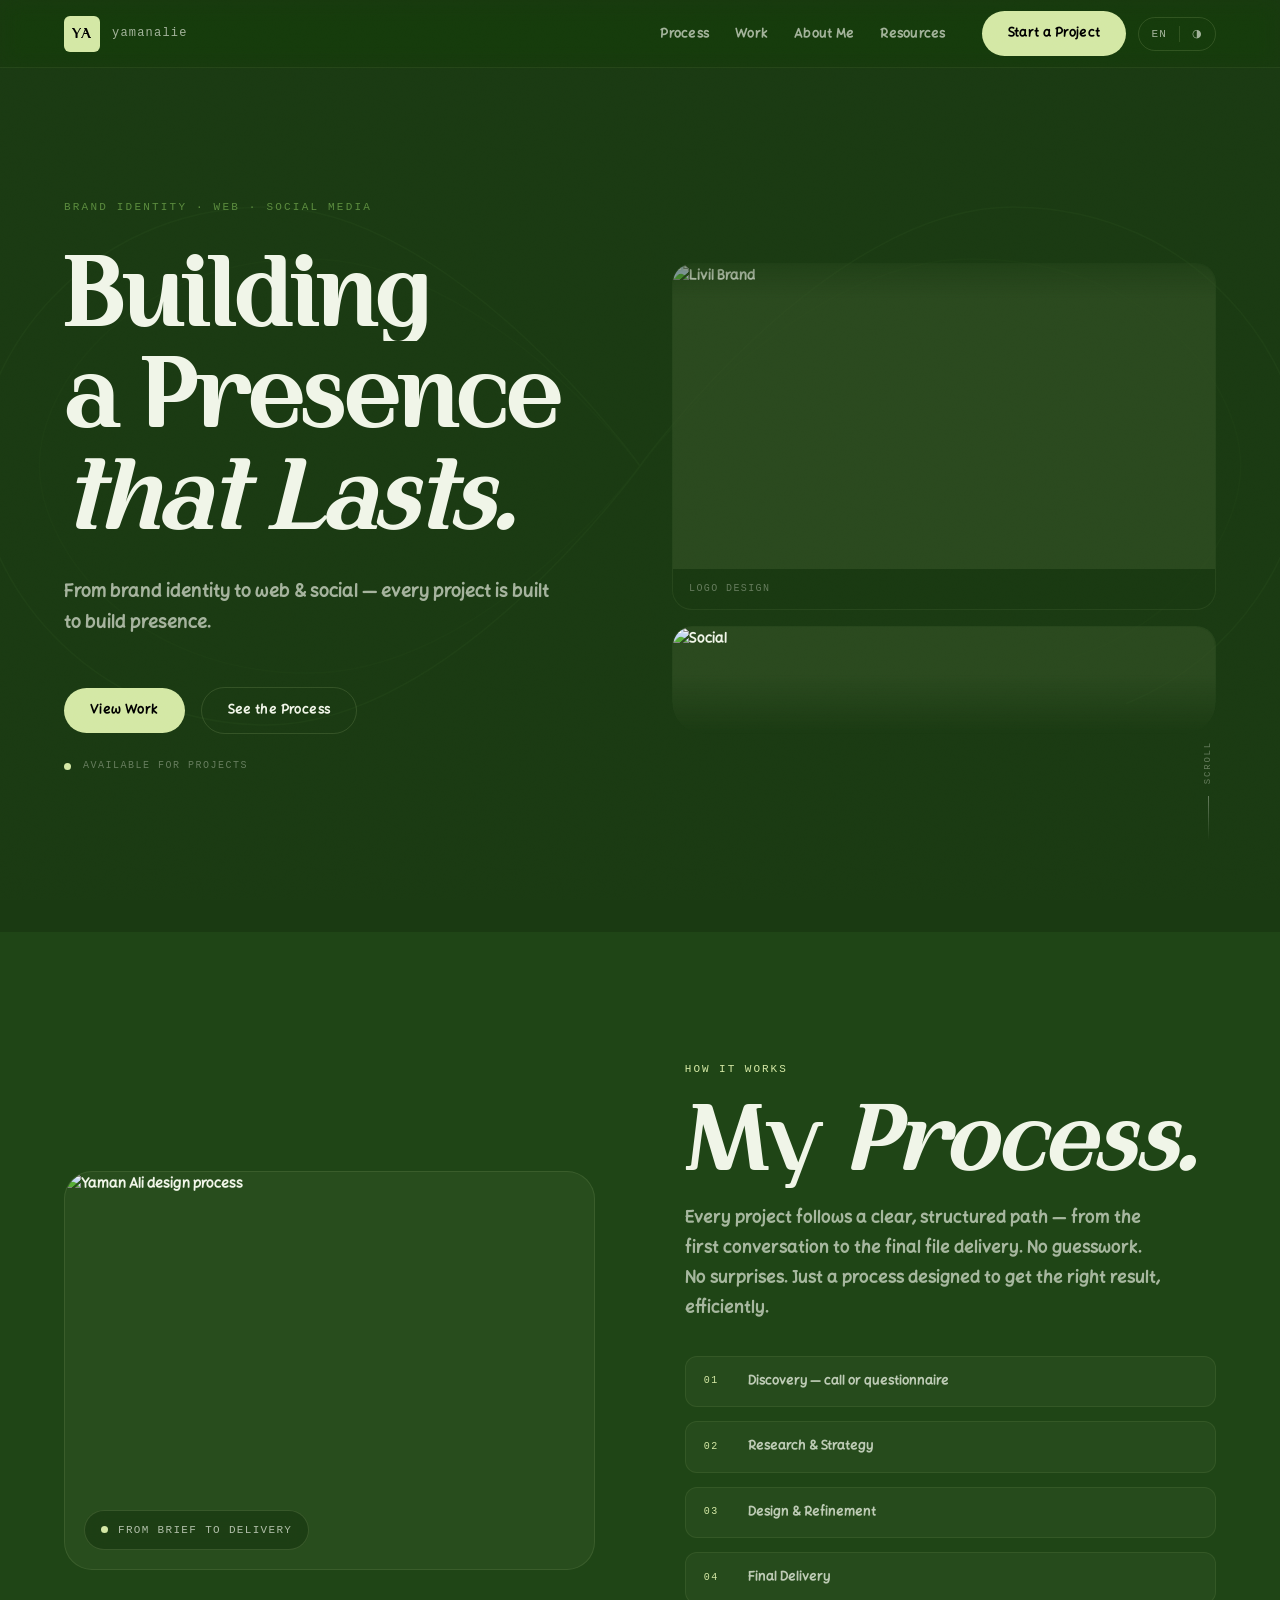
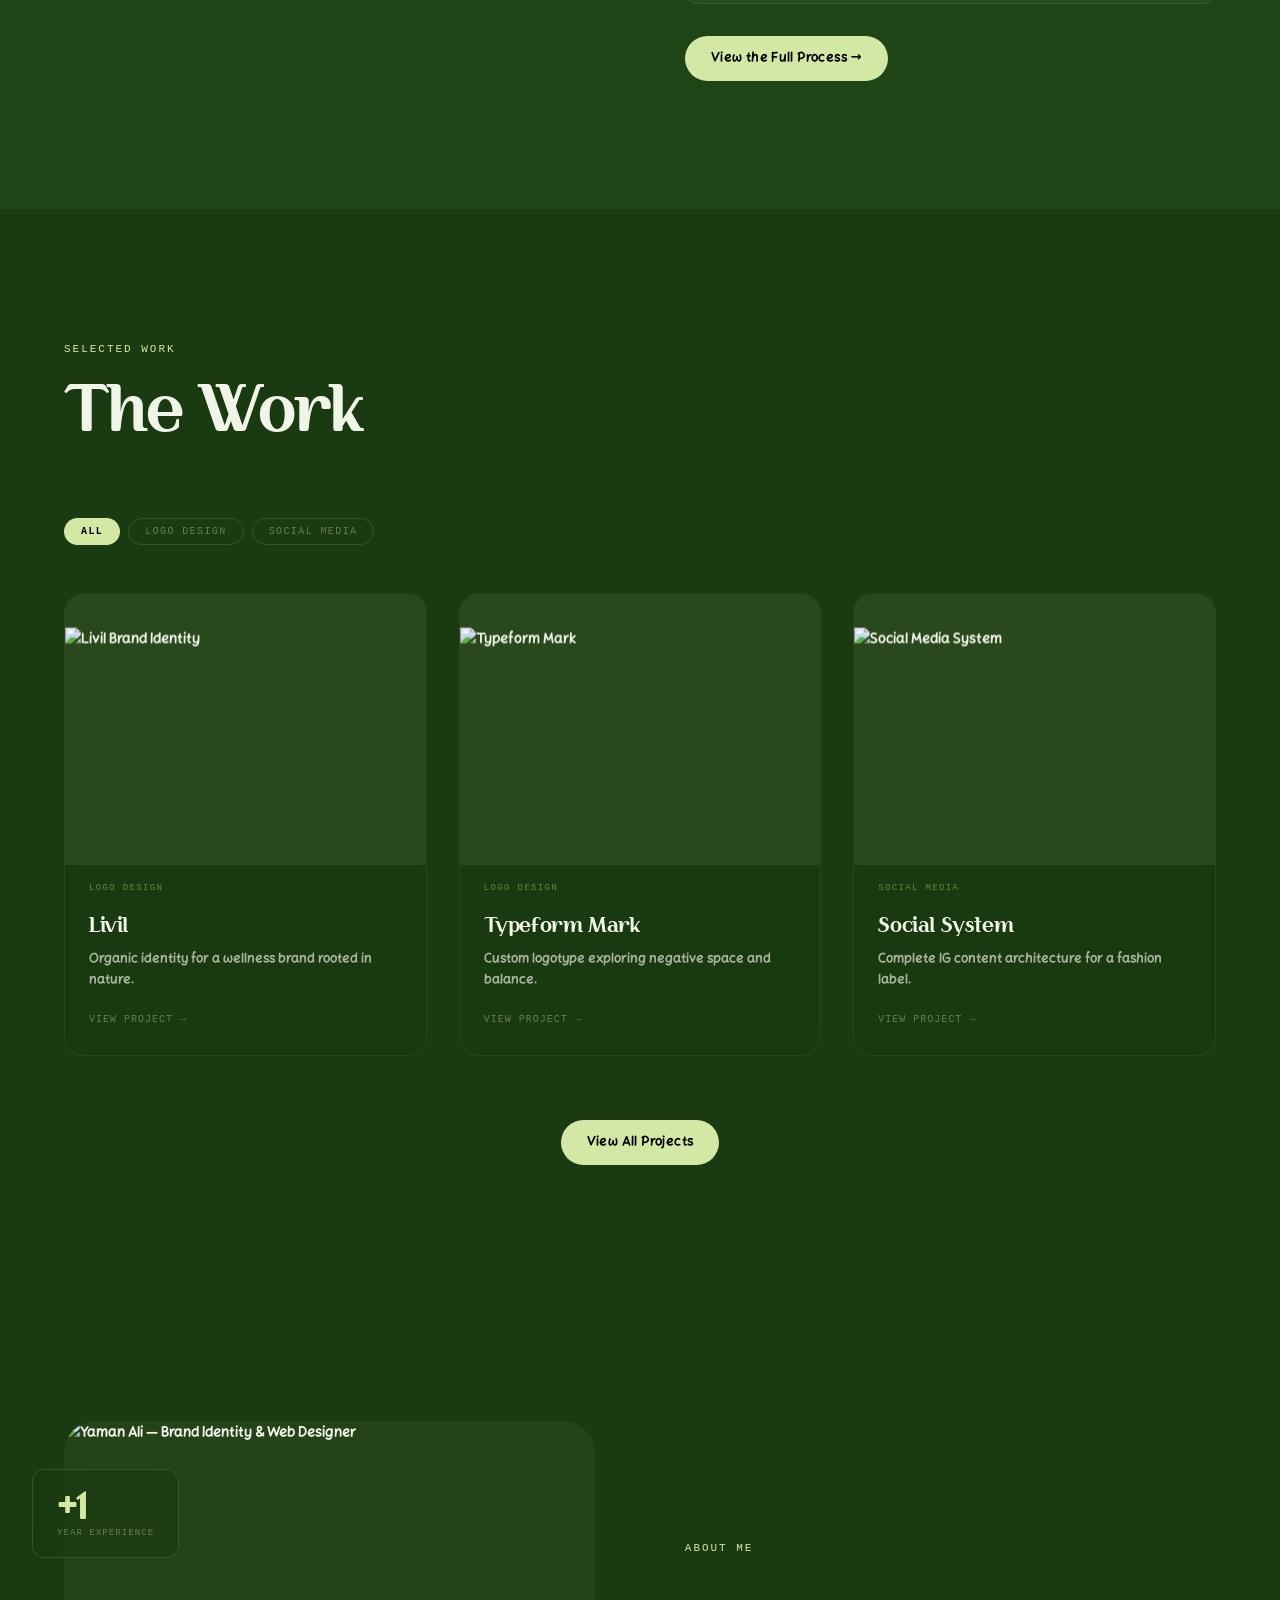
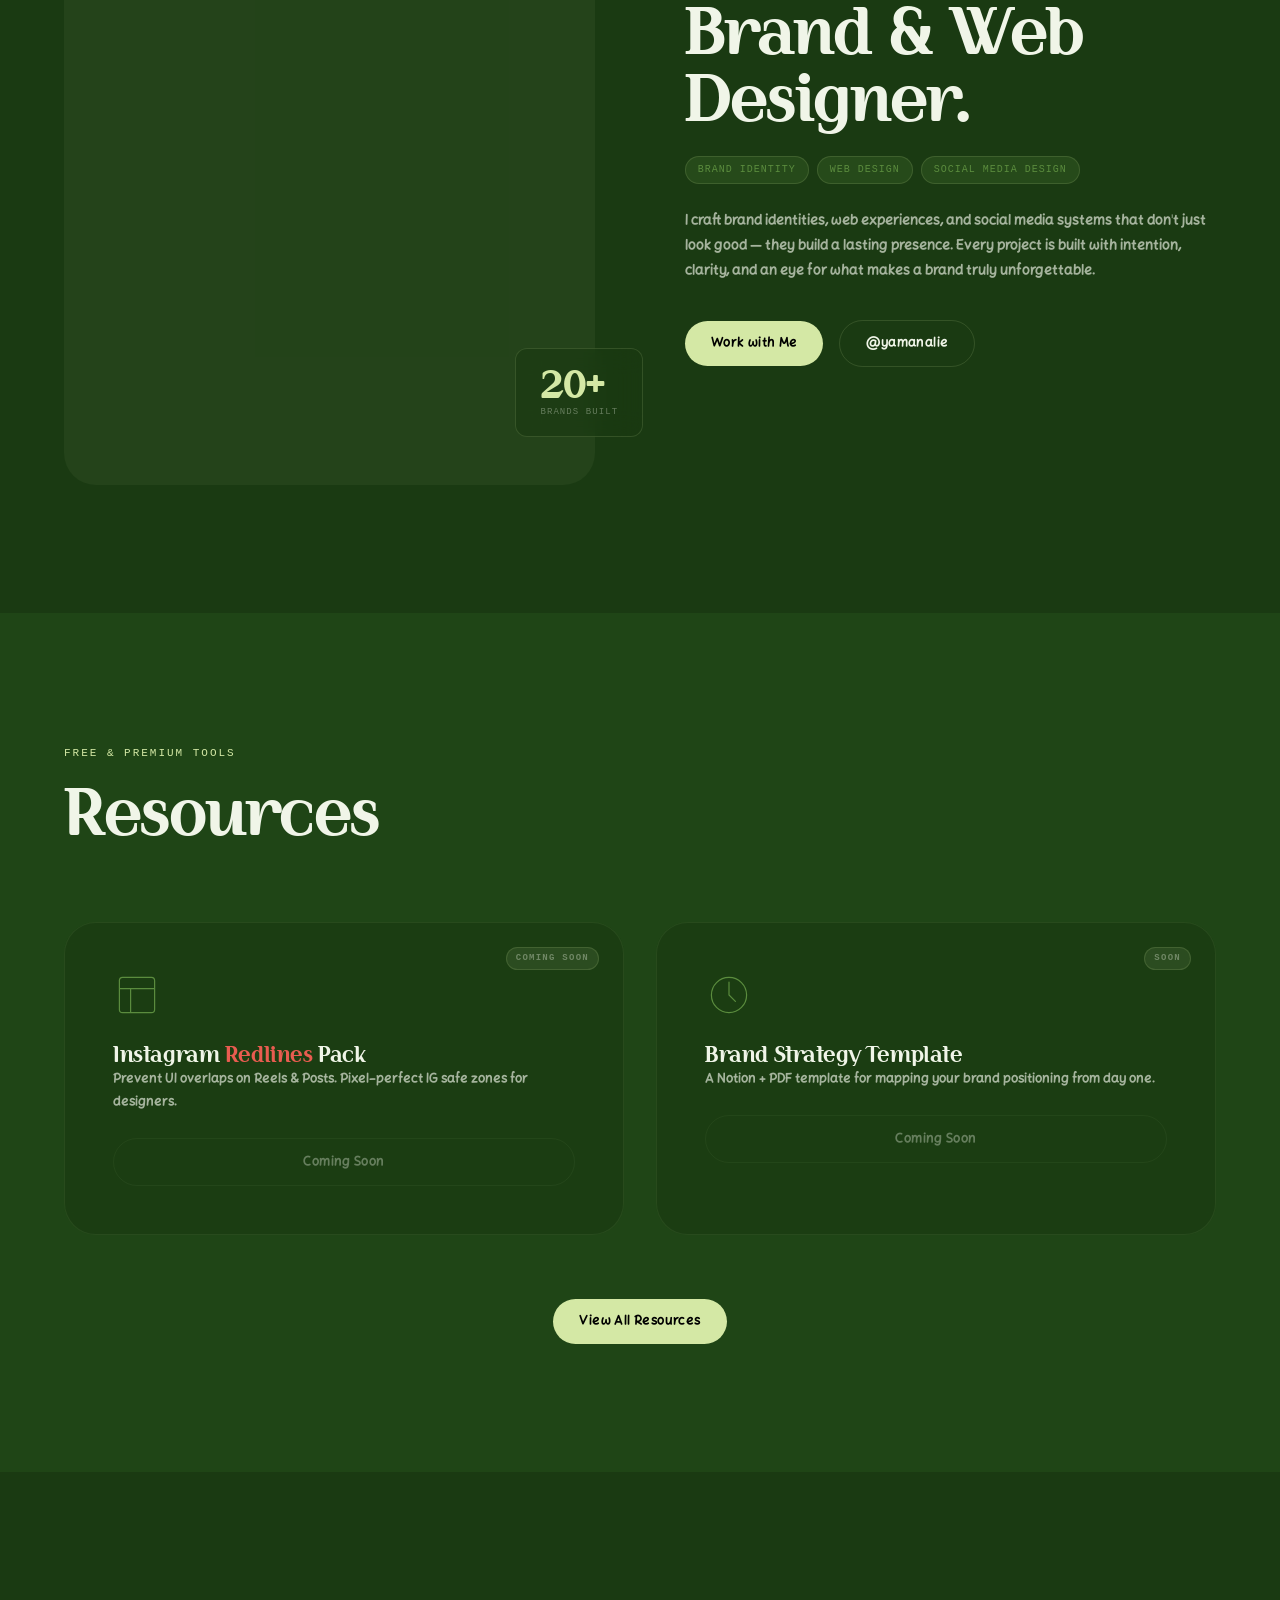
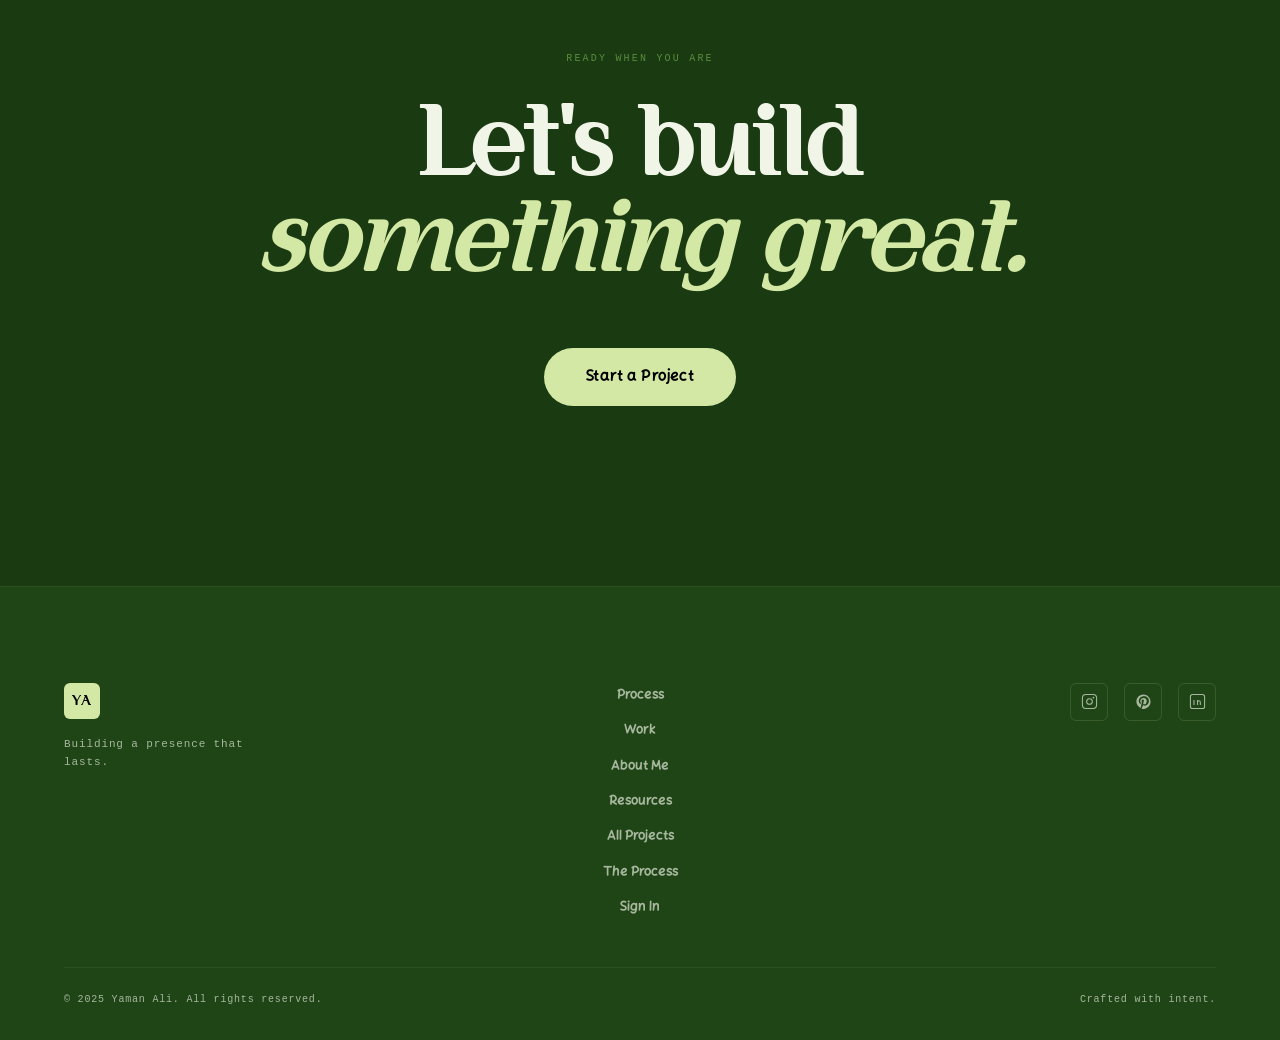
==== commit 11870bcf: "MASSIVE UPDATE" ====
--- a/index.html
+++ b/index.html
@@ -3,724 +3,810 @@
 <head>
   <meta charset="UTF-8" />
   <meta name="viewport" content="width=device-width, initial-scale=1.0" />
-  <title>Yaman Ali — Brand Identity & Web Designer</title>
-  <meta name="description" content="Yaman Ali (yamanalie) — Brand Identity Designer & Web Designer. Creating identities that breathe." />
-
-  <!-- Fonts -->
-  <link rel="preconnect" href="https://fonts.googleapis.com" />
-  <link rel="preconnect" href="https://fonts.gstatic.com" crossorigin />
-  <link href="https://fonts.googleapis.com/css2?family=Syne:wght@400;500;600;700;800&family=Instrument+Serif:ital@0;1&family=IBM+Plex+Mono:wght@300;400&display=swap" rel="stylesheet" />
-
-  <!-- Stylesheet -->
-  <link rel="stylesheet" href="css/style.css" />
+  <title>Yaman Ali — Brand Identity & Web Design</title>
+  <meta name="description" content="Yaman Ali (yamanalie) — Brand Identity, Web & Social Media Designer. Building a presence that lasts." />
+
+  <!-- Custom Fonts -->
+  <style>
+    @font-face { font-family:'MikhakBold';        src:url('fonts/MikhakBold.ttf') format('truetype');            font-weight:700; font-display:swap; }
+    @font-face { font-family:'Amin';              src:url('fonts/Amin.otf') format('opentype');                  font-weight:400; font-display:swap; }
+    @font-face { font-family:'ThmanyahSerif';     src:url('fonts/thmanyahseriftext-Bold.otf') format('opentype');font-weight:700; font-display:swap; }
+    @font-face { font-family:'BaderDergham';      src:url('fonts/bader_al dergham.ttf') format('truetype');      font-weight:400; font-display:swap; }
+    @font-face { font-family:'SimplySerif';       src:url('fonts/SimplySerif-Bold.ttf') format('truetype');      font-weight:700; font-display:swap; }
+    @font-face { font-family:'COOPBL';            src:url('fonts/COOPBL.ttf') format('truetype');                font-weight:700; font-display:swap; }
+
+  /* ── Process Teaser Section ── */
+  </style>
+  <style>
+    /* process teaser grid */
+    .section--process-teaser { background: var(--bg-2, #1f4516); }
+    .process-teaser-grid {
+      display: grid;
+      grid-template-columns: 1fr 1fr;
+      gap: clamp(40px,7vw,100px);
+      align-items: center;
+    }
+    .process-teaser-img { position: relative; }
+    .process-teaser-img__frame {
+      border-radius: 28px;
+      overflow: hidden;
+      aspect-ratio: 4/3;
+      background: rgba(212,232,165,.05);
+      border: 1px solid rgba(212,232,165,.1);
+    }
+    .process-teaser-img__frame img { width:100%; height:100%; object-fit:cover; transition: transform .8s cubic-bezier(.22,1,.36,1); }
+    .process-teaser-img__frame:hover img { transform: scale(1.04); }
+    .process-teaser-img__badge {
+      position: absolute;
+      bottom: 20px; left: 20px;
+      display: inline-flex;
+      align-items: center;
+      gap: 10px;
+      padding: 10px 16px;
+      border-radius: 9999px;
+      background: rgba(26,58,18,.75);
+      border: 1px solid rgba(212,232,165,.15);
+      backdrop-filter: blur(10px);
+      font-family: 'Courier New', monospace;
+      font-size: 11px;
+      letter-spacing: .12em;
+      text-transform: uppercase;
+      color: rgba(240,245,232,.7);
+    }
+    [data-theme="light"] .process-teaser-img__badge { background: rgba(240,245,232,.8); }
+    .process-teaser-copy { display: flex; flex-direction: column; gap: 0; }
+    .process-teaser-h { font-size: clamp(2.8rem,7vw,6rem) !important; line-height: .96 !important; margin-bottom: 24px; }
+    .process-teaser-desc {
+      color: rgba(240,245,232,.65);
+      font-size: clamp(.9rem,1.3vw,1.05rem);
+      line-height: 1.8;
+      margin-bottom: 32px;
+      max-width: 480px;
+    }
+    [data-theme="light"] .process-teaser-desc { color: rgba(26,58,18,.65); }
+    .process-teaser-steps { display: flex; flex-direction: column; gap: 14px; }
+    .pts-item {
+      display: flex;
+      align-items: center;
+      gap: 16px;
+      padding: 14px 18px;
+      border-radius: 12px;
+      border: 1px solid rgba(212,232,165,.08);
+      background: rgba(212,232,165,.04);
+      transition: border-color .18s, background .18s, transform .18s;
+    }
+    .pts-item:hover { border-color: rgba(212,232,165,.2); background: rgba(212,232,165,.08); transform: translateX(4px); }
+    [data-lang="ar"] .pts-item:hover { transform: translateX(-4px); }
+    .pts-num {
+      font-family: 'Courier New', monospace;
+      font-size: 10px;
+      letter-spacing: .15em;
+      color: #D4E8A5;
+      flex-shrink: 0;
+      width: 28px;
+    }
+    [data-theme="light"] .pts-num { color: #2E5A22; }
+    .pts-label { font-size: 13px; color: rgba(240,245,232,.75); }
+    [data-theme="light"] .pts-label { color: rgba(26,58,18,.7); }
+
+    /* Web Design coming soon chip in inquiry */
+    .service-soon {
+      display: inline-flex;
+      align-items: center;
+      gap: 6px;
+      font-size: 9px;
+      font-family: 'Courier New', monospace;
+      letter-spacing: .1em;
+      text-transform: uppercase;
+      color: rgba(240,245,232,.35);
+      border: 1px solid rgba(240,245,232,.15);
+      padding: 2px 7px;
+      border-radius: 9999px;
+      margin-left: 8px;
+    }
+    [data-lang="ar"] .service-soon { margin-left: 0; margin-right: 8px; }
+    .checkbox-item.disabled { opacity: .38; pointer-events: none; }
+
+    @media (max-width: 900px) {
+      .process-teaser-grid { grid-template-columns: 1fr; }
+    }
+    @media (max-width: 540px) {
+      .process-teaser-img__frame { display: none; }
+    }
+  </style>
+
+  <link rel="stylesheet" href="css/style.css"/>
 </head>
-
 <body>
 
-  <!-- ══════════════════════════════════════
-       GRAIN OVERLAY (cinematic texture)
-  ══════════════════════════════════════ -->
-  <div class="grain-overlay" aria-hidden="true"></div>
-
-  <!-- ══════════════════════════════════════
-       SCROLL PROGRESS BAR
-  ══════════════════════════════════════ -->
-  <div class="scroll-progress" id="scrollProgress" aria-hidden="true"></div>
-
-  <!-- ══════════════════════════════════════
-       CUSTOM CURSOR
-  ══════════════════════════════════════ -->
-  <div class="cursor" id="cursor" aria-hidden="true">
-    <div class="cursor-dot"></div>
-    <div class="cursor-ring"></div>
+<!-- GRAIN OVERLAY -->
+<div class="grain-overlay" aria-hidden="true"></div>
+
+<!-- SCROLL PROGRESS -->
+<div class="scroll-progress" id="scrollProgress" aria-hidden="true"></div>
+
+<!-- CUSTOM CURSOR — soft circle (original style) -->
+<div class="cursor" id="cursor" aria-hidden="true">
+  <div class="cursor-dot"></div>
+  <div class="cursor-ring"></div>
+</div>
+
+<!-- ══════ HEADER ══════ -->
+<header class="site-header" id="siteHeader" role="banner">
+  <nav class="nav-inner" role="navigation" aria-label="Primary navigation">
+
+    <a href="#hero" class="nav-logo" aria-label="Yaman Ali — Home">
+      <span class="logo-mark">YA</span>
+      <span class="logo-text">yamanalie</span>
+    </a>
+
+    <ul class="nav-links" role="list">
+      <li><a href="#my-process" class="nav-link" data-en="Process"   data-ar="العملية">Process</a></li>
+      <li><a href="#work"      class="nav-link" data-en="Work"      data-ar="الأعمال">Work</a></li>
+      <li><a href="#about"     class="nav-link" data-en="About Me"  data-ar="عني">About Me</a></li>
+      <li><a href="#resources" class="nav-link" data-en="Resources" data-ar="الموارد">Resources</a></li>
+    </ul>
+
+    <div class="nav-actions">
+      <a href="inquiry.html" class="btn btn-primary magnetic nav-cta"
+         data-en="Start a Project" data-ar="ابدأ مشروعاً">
+        <span class="btn-text">Start a Project</span>
+        <span class="btn-fill" aria-hidden="true"></span>
+      </a>
+      <div class="dual-switcher" role="group">
+        <button class="switcher-btn" id="langToggle" aria-label="Switch language">
+          <span id="langLabel">EN</span>
+        </button>
+        <div class="switcher-divider" aria-hidden="true"></div>
+        <button class="switcher-btn" id="themeToggle" aria-label="Switch theme">
+          <span id="themeIcon">◐</span>
+        </button>
+      </div>
+      <button class="hamburger" id="hamburger"
+              aria-label="Open menu" aria-expanded="false" aria-controls="mobileMenu">
+        <span></span><span></span><span></span>
+      </button>
+    </div>
+  </nav>
+</header>
+
+<!-- MOBILE MENU -->
+<div class="mobile-menu" id="mobileMenu" aria-hidden="true">
+  <div class="mobile-menu__top">
+    <a href="#hero" class="nav-logo mobile-logo">
+      <span class="logo-mark">YA</span>
+      <span class="logo-text">yamanalie</span>
+    </a>
+    <button class="mobile-menu__close" id="mobileMenuClose" aria-label="Close menu">
+      <svg viewBox="0 0 24 24" fill="none" stroke="currentColor" stroke-width="2">
+        <path d="M18 6L6 18M6 6l12 12"/>
+      </svg>
+    </button>
   </div>
-
-  <!-- ══════════════════════════════════════
-       HEADER / NAV
-  ══════════════════════════════════════ -->
-  <header class="site-header" id="siteHeader" role="banner">
-    <nav class="nav-inner" role="navigation" aria-label="Primary navigation">
-
-      <!-- Logo -->
-      <a href="#hero" class="nav-logo" aria-label="Yaman Ali — Home">
-        <span class="logo-mark">YA</span>
-        <span class="logo-text">yamanalie</span>
-      </a>
-
-      <!-- Nav Links -->
-      <ul class="nav-links" role="list">
-        <li><a href="#process" class="nav-link" data-en="Process" data-ar="العملية">Process</a></li>
-        <li><a href="#work" class="nav-link" data-en="Work" data-ar="الأعمال">Work</a></li>
-        <li><a href="#about" class="nav-link" data-en="About" data-ar="عن يمان">About</a></li>
-        <li><a href="#resources" class="nav-link" data-en="Resources" data-ar="الموارد">Resources</a></li>
-      </ul>
-
-      <!-- Nav Actions -->
-      <div class="nav-actions">
-        <!-- CTA -->
-        <a href="#contact" class="btn btn-primary magnetic" data-en="Start a Project" data-ar="ابدأ مشروعاً">
-          <span class="btn-text">Start a Project</span>
-          <span class="btn-fill" aria-hidden="true"></span>
-        </a>
-
-        <!-- Dual Switcher -->
-        <div class="dual-switcher" role="group" aria-label="Language and Theme switcher">
-          <button class="switcher-btn" id="langToggle" aria-label="Switch language" title="Toggle Language EN/AR">
-            <span class="switcher-label" id="langLabel">EN</span>
-          </button>
-          <div class="switcher-divider" aria-hidden="true"></div>
-          <button class="switcher-btn" id="themeToggle" aria-label="Switch theme" title="Toggle Dark/Light">
-            <span class="theme-icon" id="themeIcon" aria-hidden="true">◐</span>
-          </button>
-        </div>
-
-        <!-- Hamburger (mobile) -->
-        <button class="hamburger" id="hamburger" aria-label="Open menu" aria-expanded="false" aria-controls="mobileMenu">
-          <span></span><span></span><span></span>
-        </button>
-      </div>
-    </nav>
-
-    <!-- Mobile Menu -->
-    <div class="mobile-menu" id="mobileMenu" role="dialog" aria-modal="true" aria-label="Mobile navigation" hidden>
-      <ul role="list">
-        <li><a href="#process" class="mobile-link" data-en="Process" data-ar="العملية">Process</a></li>
-        <li><a href="#work" class="mobile-link" data-en="Work" data-ar="الأعمال">Work</a></li>
-        <li><a href="#about" class="mobile-link" data-en="About" data-ar="عن يمان">About</a></li>
-        <li><a href="#resources" class="mobile-link" data-en="Resources" data-ar="الموارد">Resources</a></li>
-        <li><a href="#contact" class="mobile-link mobile-cta" data-en="Start a Project" data-ar="ابدأ مشروعاً">Start a Project</a></li>
-      </ul>
-    </div>
-  </header>
-
-  <!-- ══════════════════════════════════════
-       MAIN CONTENT
-  ══════════════════════════════════════ -->
-  <main id="main" role="main">
-
-    <!-- ─────────────────────────────────────
-         SECTION 1 · HERO
-    ───────────────────────────────────── -->
-    <section class="section section--hero" id="hero" aria-labelledby="heroHeadline">
-
-      <!-- Infinity Loop Background -->
-      <div class="hero-bg" aria-hidden="true">
-        <svg class="infinity-loop" viewBox="0 0 1440 900" preserveAspectRatio="xMidYMid slice" xmlns="http://www.w3.org/2000/svg">
-          <g class="loop-group">
-            <path class="loop-path loop-path--1" d="M720,450 C720,450 540,200 360,200 C180,200 80,350 80,450 C80,550 180,700 360,700 C540,700 720,450 720,450 C720,450 900,200 1080,200 C1260,200 1360,350 1360,450 C1360,550 1260,700 1080,700 C900,700 720,450 720,450 Z"/>
-            <path class="loop-path loop-path--2" d="M720,450 C720,450 570,250 400,250 C230,250 140,370 140,450 C140,530 230,650 400,650 C570,650 720,450 720,450 C720,450 870,250 1040,250 C1210,250 1300,370 1300,450 C1300,530 1210,650 1040,650 C870,650 720,450 720,450 Z"/>
-          </g>
-        </svg>
-      </div>
-
-      <div class="container">
-        <div class="hero-inner">
-
-          <!-- Eyebrow -->
-          <p class="hero-eyebrow reveal-line" data-en="Brand Identity & 3D Design" data-ar="هوية بصرية وتصميم ثلاثي الأبعاد">
-            Brand Identity &amp; 3D Design
+  <nav class="mobile-menu__nav">
+    <a href="#my-process" class="mobile-link" data-en="Process"   data-ar="العملية">Process</a>
+    <a href="#work"      class="mobile-link" data-en="Work"      data-ar="الأعمال">Work</a>
+    <a href="#about"     class="mobile-link" data-en="About Me"  data-ar="عني">About Me</a>
+    <a href="#resources" class="mobile-link" data-en="Resources" data-ar="الموارد">Resources</a>
+  </nav>
+  <div class="mobile-menu__bottom">
+    <a href="#contact" class="btn btn-primary btn--full mobile-cta-btn"
+       data-en="Start a Project" data-ar="ابدأ مشروعاً">
+      <span class="btn-text">Start a Project</span>
+      <span class="btn-fill" aria-hidden="true"></span>
+    </a>
+    <div class="mobile-switchers">
+      <button class="switcher-btn" id="mobileLangToggle">EN / AR</button>
+      <button class="switcher-btn" id="mobileThemeToggle">◐</button>
+    </div>
+  </div>
+</div>
+<div class="mobile-overlay" id="mobileOverlay" aria-hidden="true"></div>
+
+
+<!-- ══════ MAIN ══════ -->
+<main id="main" role="main">
+
+  <!-- ── HERO ── -->
+  <section class="section section--hero" id="hero" aria-labelledby="heroHeadline">
+
+    <!-- Infinity Loop Background -->
+    <div class="hero-bg" aria-hidden="true">
+      <svg class="infinity-loop" viewBox="0 0 1440 900" preserveAspectRatio="xMidYMid slice">
+        <path class="loop-path loop-path--1"
+          d="M720,450 C720,450 540,200 360,200 C180,200 80,350 80,450 C80,550 180,700 360,700
+             C540,700 720,450 720,450 C720,450 900,200 1080,200 C1260,200 1360,350 1360,450
+             C1360,550 1260,700 1080,700 C900,700 720,450 720,450 Z"/>
+        <path class="loop-path loop-path--2"
+          d="M720,450 C720,450 570,250 400,250 C230,250 140,370 140,450 C140,530 230,650 400,650
+             C570,650 720,450 720,450 C720,450 870,250 1040,250 C1210,250 1300,370 1300,450
+             C1300,530 1210,650 1040,650 C870,650 720,450 720,450 Z"/>
+      </svg>
+    </div>
+
+    <div class="container">
+      <div class="hero-split">
+
+        <!-- LEFT: Headline + copy -->
+        <div class="hero-left">
+          <p class="hero-eyebrow reveal-line"
+             data-en="Brand Identity · Web · Social Media"
+             data-ar="هوية بصرية · ويب · سوشيال ميديا">
+            Brand Identity · Web · Social Media
           </p>
 
-          <!-- Main Headline (line-by-line mask reveal) -->
-          <h1 class="hero-headline" id="heroHeadline" aria-label="Creating Identities that Breathe">
-            <span class="headline-line reveal-line" data-line="0">
-              <span class="line-inner" data-en="Creating" data-ar="نبني">Creating</span>
+          <h1 class="hero-headline" id="heroHeadline">
+            <span class="headline-line" data-line="0">
+              <span class="line-inner" data-en="Building" data-ar="نبني">Building</span>
             </span>
-            <span class="headline-line reveal-line" data-line="1">
-              <span class="line-inner" data-en="Identities" data-ar="هويات">Identities</span>
+            <span class="headline-line" data-line="1">
+              <span class="line-inner" data-en="a Presence" data-ar="حضورًا">a Presence</span>
             </span>
-            <span class="headline-line reveal-line" data-line="2">
-              <span class="line-inner italic" data-en="that Breathe." data-ar="تتنفّس.">that Breathe.</span>
+            <span class="headline-line" data-line="2">
+              <span class="line-inner italic" data-en="that Lasts." data-ar="لا يُنسى.">that Lasts.</span>
             </span>
           </h1>
 
-          <!-- Sub-copy -->
-          <p class="hero-sub reveal-line" data-en="From brand strategy to 3D geometry — every mark I make is built to perform." data-ar="من استراتيجية العلامة التجارية إلى الهندسة ثلاثية الأبعاد — كل ما أصنعه مبني ليؤدي دوره.">
-            From brand strategy to 3D geometry — every mark I make is built to perform.
+          <p class="hero-sub reveal-line"
+             data-en="From brand identity to web &amp; social — every project is built to build presence."
+             data-ar="نبني حضورًا لا يُنسى — من هوية العلامة إلى الويب والسوشيال ميديا.">
+            From brand identity to web &amp; social — every project is built to build presence.
           </p>
 
-          <!-- Hero CTA Row -->
-          <div class="hero-cta-row reveal-line" data-line="4">
-            <a href="#work" class="btn btn-primary magnetic" data-en="View Work" data-ar="استعرض الأعمال">
+          <div class="hero-cta-row reveal-line">
+            <a href="#work" class="btn btn-primary magnetic"
+               data-en="View Work" data-ar="استعرض الأعمال">
               <span class="btn-text">View Work</span>
               <span class="btn-fill" aria-hidden="true"></span>
             </a>
-            <a href="#process" class="btn btn-ghost" data-en="See the Process" data-ar="اكتشف العملية">
+            <a href="#my-process" class="btn btn-ghost"
+               data-en="See the Process" data-ar="اكتشف العملية">
               <span class="btn-text">See the Process</span>
             </a>
           </div>
 
-          <!-- Availability badge -->
-          <div class="hero-badge reveal-line" data-line="5">
+          <div class="hero-badge reveal-line">
             <span class="badge-dot" aria-hidden="true"></span>
             <span data-en="Available for projects" data-ar="متاح للمشاريع">Available for projects</span>
           </div>
-
         </div>
 
-        <!-- Hero scroll hint -->
-        <div class="hero-scroll-hint" aria-hidden="true">
-          <span class="scroll-label">scroll</span>
-          <div class="scroll-line"></div>
+        <!-- RIGHT: Carousel -->
+        <div class="hero-right" aria-hidden="true">
+          <div class="hero-carousel" id="heroCarousel">
+            <div class="carousel-track" id="carouselTrack">
+              <div class="carousel-card">
+                <div class="carousel-card__img">
+                  <img src="images/projects/livil-logo.jpg" alt="Livil Brand" loading="lazy"/>
+                </div>
+                <span class="carousel-card__label"
+                      data-en="Logo Design" data-ar="تصميم شعار">Logo Design</span>
+              </div>
+              <div class="carousel-card">
+                <div class="carousel-card__img">
+                  <img src="images/projects/social-system.jpg" alt="Social" loading="lazy"/>
+                </div>
+                <span class="carousel-card__label"
+                      data-en="Social Media" data-ar="سوشيال ميديا">Social Media</span>
+              </div>
+              <div class="carousel-card">
+                <div class="carousel-card__img">
+                  <img src="images/projects/logotype-04.jpg" alt="Brand" loading="lazy"/>
+                </div>
+                <span class="carousel-card__label"
+                      data-en="Brand Identity" data-ar="هوية بصرية">Brand Identity</span>
+              </div>
+              <div class="carousel-card">
+                <div class="carousel-card__img">
+                  <img src="images/projects/social-campaign.jpg" alt="Web" loading="lazy"/>
+                </div>
+                <span class="carousel-card__label"
+                      data-en="Web Design" data-ar="تصميم ويب">Web Design</span>
+              </div>
+              <div class="carousel-card">
+                <div class="carousel-card__img">
+                  <img src="images/projects/livil-logo.jpg" alt="Identity" loading="lazy"/>
+                </div>
+                <span class="carousel-card__label"
+                      data-en="Brand Identity" data-ar="هوية بصرية">Brand Identity</span>
+              </div>
+            </div>
+          </div>
         </div>
-      </div>
-    </section>
-
-
-    <!-- ─────────────────────────────────────
-         SECTION 2 · PROCESS
-    ───────────────────────────────────── -->
-    <section class="section section--process" id="process" aria-labelledby="processTitle">
-      <div class="container">
-
-        <div class="section-header">
-          <span class="section-tag reveal-item" data-en="How I Work" data-ar="كيف أعمل">How I Work</span>
-          <h2 class="section-title reveal-item" id="processTitle" data-en="The Process" data-ar="العملية">The Process</h2>
+
+      </div><!-- /hero-split -->
+
+      <div class="hero-scroll-hint" aria-hidden="true">
+        <span class="scroll-label">scroll</span>
+        <div class="scroll-line"></div>
+      </div>
+    </div>
+  </section>
+
+
+  <!-- ── MY PROCESS TEASER ── -->
+  <section class="section section--process-teaser" id="my-process" aria-labelledby="processTeaserTitle">
+    <div class="container">
+      <div class="process-teaser-grid">
+
+        <div class="process-teaser-img reveal-item">
+          <div class="process-teaser-img__frame">
+            <img src="images/process-overview.jpg" alt="Yaman Ali design process" loading="lazy" width="900" height="700"/>
+          </div>
+          <div class="process-teaser-img__badge">
+            <span class="badge-dot" aria-hidden="true"></span>
+            <span data-en="From brief to delivery" data-ar="من الإيجاز إلى التسليم">From brief to delivery</span>
+          </div>
         </div>
 
-        <div class="process-grid">
-
-          <!-- Step 01 -->
-          <article class="process-card reveal-item" data-step="01" aria-labelledby="step01title">
-            <div class="process-card__num" aria-hidden="true">01</div>
-            <div class="process-card__body">
-              <h3 class="process-card__title" id="step01title" data-en="Discovery &amp; Strategy" data-ar="الاكتشاف والاستراتيجية">
-                Discovery &amp; Strategy
-              </h3>
-              <p class="process-card__desc" data-en="Every identity starts with a problem worth solving. I dive deep into your market, audience, and intent to surface the truth your brand should own." data-ar="كل هوية تبدأ من مشكلة تستحق الحل. أتعمق في سوقك وجمهورك ونواياك لأكتشف الحقيقة التي يجب أن تمتلكها علامتك.">
-                Every identity starts with a problem worth solving. I dive deep into your market, audience, and intent to surface the truth your brand should own.
-              </p>
-              <ul class="process-card__tags" role="list">
-                <li>Brand Audit</li>
-                <li>Competitor Analysis</li>
-                <li>Positioning Map</li>
-              </ul>
+        <div class="process-teaser-copy">
+          <span class="section-tag reveal-item" data-en="How it works" data-ar="كيف يعمل">How it works</span>
+
+          <h2 class="section-title process-teaser-h reveal-item" id="processTeaserTitle">
+            <span data-en="My" data-ar="عمليتي">My</span>
+            <span class="italic" data-en=" Process." data-ar=" في التصميم."> Process.</span>
+          </h2>
+
+          <p class="process-teaser-desc reveal-item"
+             data-en="Every project follows a clear, structured path — from the first conversation to the final file delivery. No guesswork. No surprises. Just a process designed to get the right result, efficiently."
+             data-ar="كل مشروع يسير في مسار واضح ومنظم — من أول محادثة إلى تسليم الملف الأخير. لا تخمين. لا مفاجآت. فقط عملية مصممة للوصول إلى النتيجة الصحيحة بكفاءة.">
+            Every project follows a clear, structured path — from the first conversation to the final file delivery. No guesswork. No surprises. Just a process designed to get the right result, efficiently.
+          </p>
+
+          <div class="process-teaser-steps reveal-item">
+            <div class="pts-item">
+              <span class="pts-num">01</span>
+              <span class="pts-label" data-en="Discovery — call or questionnaire" data-ar="الاكتشاف — مكالمة أو استبيان">Discovery — call or questionnaire</span>
             </div>
-            <div class="process-card__hover-reveal" aria-hidden="true">
-              <div class="card-glyph">◈</div>
+            <div class="pts-item">
+              <span class="pts-num">02</span>
+              <span class="pts-label" data-en="Research &amp; Strategy" data-ar="البحث والاستراتيجية">Research &amp; Strategy</span>
             </div>
-          </article>
-
-          <!-- Step 02 -->
-          <article class="process-card reveal-item" data-step="02" aria-labelledby="step02title">
-            <div class="process-card__num" aria-hidden="true">02</div>
-            <div class="process-card__body">
-              <h3 class="process-card__title" id="step02title" data-en="Visual Iteration" data-ar="التكرار البصري">
-                Visual Iteration
-              </h3>
-              <p class="process-card__desc" data-en="From rough thumbnail to refined vector — I work in rapid, visible cycles. You'll see the evolution, not just the outcome." data-ar="من المسودة الأولى إلى الاتجاه المتجه الدقيق — أعمل في دورات سريعة ومرئية. ستشهد التطور لا النتيجة وحدها.">
-                From rough thumbnail to refined vector — I work in rapid, visible cycles. You'll see the evolution, not just the outcome.
-              </p>
-              <ul class="process-card__tags" role="list">
-                <li>Sketch Rounds</li>
-                <li>Vector Refinement</li>
-                <li>Colour Systems</li>
-              </ul>
+            <div class="pts-item">
+              <span class="pts-num">03</span>
+              <span class="pts-label" data-en="Design &amp; Refinement" data-ar="التصميم والتنقيح">Design &amp; Refinement</span>
             </div>
-            <div class="process-card__hover-reveal" aria-hidden="true">
-              <div class="card-glyph">◉</div>
+            <div class="pts-item">
+              <span class="pts-num">04</span>
+              <span class="pts-label" data-en="Final Delivery" data-ar="التسليم النهائي">Final Delivery</span>
             </div>
-          </article>
-
-          <!-- Step 03 -->
-          <article class="process-card reveal-item" data-step="03" aria-labelledby="step03title">
-            <div class="process-card__num" aria-hidden="true">03</div>
-            <div class="process-card__body">
-              <h3 class="process-card__title" id="step03title" data-en="System Implementation" data-ar="تطبيق النظام">
-                System Implementation
-              </h3>
-              <p class="process-card__desc" data-en="Logos are just the beginning. I build complete brand systems — packaging, mockups, motion guidelines — so your identity works in the real world." data-ar="الشعار مجرد البداية. أبني أنظمة هوية متكاملة — تغليف ومجسمات وإرشادات حركية — لتعمل هويتك في العالم الحقيقي.">
-                Logos are just the beginning. I build complete brand systems — packaging, mockups, motion guidelines — so your identity works in the real world.
-              </p>
-              <ul class="process-card__tags" role="list">
-                <li>Brand Guidelines</li>
-                <li>3D Mockups</li>
-                <li>Motion Direction</li>
-              </ul>
+          </div>
+
+          <div class="reveal-item" style="margin-top:32px">
+            <a href="process.html" class="btn btn-primary magnetic"
+               data-en="View the Full Process →" data-ar="← استعرض العملية الكاملة">
+              <span class="btn-text">View the Full Process →</span>
+              <span class="btn-fill" aria-hidden="true"></span>
+            </a>
+          </div>
+        </div>
+
+      </div>
+    </div>
+  </section>
+
+
+  <!-- ── WORK ── -->
+  <section class="section section--work" id="work" aria-labelledby="workTitle">
+    <div class="container">
+      <div class="section-header">
+        <span class="section-tag reveal-item"
+              data-en="Selected Work" data-ar="أعمال مختارة">Selected Work</span>
+        <h2 class="section-title reveal-item" id="workTitle"
+            data-en="The Work" data-ar="الأعمال">The Work</h2>
+      </div>
+
+      <!-- Filter Tabs -->
+      <div class="filter-tabs reveal-item" role="tablist">
+        <button class="filter-tab active" role="tab" aria-selected="true"
+                data-filter="all" data-en="All" data-ar="الكل">All</button>
+        <button class="filter-tab" role="tab" aria-selected="false"
+                data-filter="logo" data-en="Logo Design" data-ar="تصميم الشعار">Logo Design</button>
+        <button class="filter-tab" role="tab" aria-selected="false"
+                data-filter="social" data-en="Social Media" data-ar="السوشيال ميديا">Social Media</button>
+      </div>
+
+
+      <!-- 3 Project Cards — NO year shown -->
+      <div class="project-grid" id="projectGrid" role="list">
+
+        <article class="project-card reveal-card" role="listitem"
+                 data-category="logo" aria-labelledby="proj01title">
+          <div class="card-img-wrap">
+            <img class="card-img" src="images/projects/livil-logo.jpg"
+                 alt="Livil Brand Identity" loading="lazy" width="800" height="600"/>
+            <div class="card-img-blur" aria-hidden="true"></div>
+          </div>
+          <div class="card-body">
+            <div class="card-meta">
+              <span class="card-tag" data-en="Logo Design" data-ar="تصميم شعار">Logo Design</span>
             </div>
-            <div class="process-card__hover-reveal" aria-hidden="true">
-              <div class="card-glyph">◎</div>
+            <h3 class="card-title" id="proj01title">Livil</h3>
+            <p class="card-desc"
+               data-en="Organic identity for a wellness brand rooted in nature."
+               data-ar="هوية عضوية لعلامة صحية متجذرة في الطبيعة.">
+              Organic identity for a wellness brand rooted in nature.
+            </p>
+            <a href="#" class="card-link"
+               data-en="View Project →" data-ar="← عرض المشروع">View Project →</a>
+          </div>
+        </article>
+
+        <article class="project-card reveal-card" role="listitem"
+                 data-category="logo" aria-labelledby="proj02title">
+          <div class="card-img-wrap">
+            <img class="card-img" src="images/projects/logotype-04.jpg"
+                 alt="Typeform Mark" loading="lazy" width="800" height="600"/>
+            <div class="card-img-blur" aria-hidden="true"></div>
+          </div>
+          <div class="card-body">
+            <div class="card-meta">
+              <span class="card-tag" data-en="Logo Design" data-ar="تصميم شعار">Logo Design</span>
             </div>
-          </article>
-
+            <h3 class="card-title" id="proj02title">Typeform Mark</h3>
+            <p class="card-desc"
+               data-en="Custom logotype exploring negative space and balance."
+               data-ar="شعار مخصص يستكشف الفراغ السلبي والتوازن.">
+              Custom logotype exploring negative space and balance.
+            </p>
+            <a href="#" class="card-link"
+               data-en="View Project →" data-ar="← عرض المشروع">View Project →</a>
+          </div>
+        </article>
+
+        <article class="project-card reveal-card" role="listitem"
+                 data-category="social" aria-labelledby="proj03title">
+          <div class="card-img-wrap">
+            <img class="card-img" src="images/projects/social-system.jpg"
+                 alt="Social Media System" loading="lazy" width="800" height="600"/>
+            <div class="card-img-blur" aria-hidden="true"></div>
+          </div>
+          <div class="card-body">
+            <div class="card-meta">
+              <span class="card-tag" data-en="Social Media" data-ar="سوشيال ميديا">Social Media</span>
+            </div>
+            <h3 class="card-title" id="proj03title">Social System</h3>
+            <p class="card-desc"
+               data-en="Complete IG content architecture for a fashion label."
+               data-ar="بنية محتوى إنستقرام متكاملة لعلامة أزياء.">
+              Complete IG content architecture for a fashion label.
+            </p>
+            <a href="#" class="card-link"
+               data-en="View Project →" data-ar="← عرض المشروع">View Project →</a>
+          </div>
+        </article>
+
+      </div><!-- /project-grid -->
+
+      <!-- View All button → subhtml/projects.html -->
+      <div class="work-cta reveal-item">
+        <a href="subhtml/projects.html" class="btn btn-primary magnetic"
+           data-en="View All Projects" data-ar="عرض جميع الأعمال">
+          <span class="btn-text">View All Projects</span>
+          <span class="btn-fill" aria-hidden="true"></span>
+        </a>
+      </div>
+
+    </div>
+  </section>
+
+
+  <!-- ── ABOUT ME ── -->
+  <section class="section section--about" id="about" aria-labelledby="aboutTitle">
+    <div class="container">
+      <div class="about-grid">
+
+        <!-- Image side -->
+        <div class="about-img-wrap reveal-item">
+          <div class="about-img-frame">
+            <img src="images/yaman-portrait.jpg"
+                 alt="Yaman Ali — Brand Identity & Web Designer"
+                 class="about-img" loading="lazy" width="600" height="750"/>
+          </div>
+          <div class="about-stat about-stat--1 reveal-item">
+            <span class="stat-num">20+</span>
+            <span class="stat-label" data-en="Brands Built" data-ar="علامة تجارية">Brands Built</span>
+          </div>
+          <div class="about-stat about-stat--2 reveal-item">
+            <span class="stat-num">+1</span>
+            <span class="stat-label" data-en="Year Experience" data-ar="سنة خبرة">Year Experience</span>
+          </div>
         </div>
-      </div>
-    </section>
-
-
-    <!-- ─────────────────────────────────────
-         SECTION 3 · WORK / PORTFOLIO GRID
-    ───────────────────────────────────── -->
-    <section class="section section--work" id="work" aria-labelledby="workTitle">
-      <div class="container">
-
-        <div class="section-header">
-          <span class="section-tag reveal-item" data-en="Selected Work" data-ar="أعمال مختارة">Selected Work</span>
-          <h2 class="section-title reveal-item" id="workTitle" data-en="The Work" data-ar="الأعمال">The Work</h2>
+
+        <!-- Copy side -->
+        <div class="about-copy">
+          <span class="section-tag reveal-item"
+                data-en="About Me" data-ar="عني">About Me</span>
+
+          <h2 class="section-title reveal-item" id="aboutTitle"
+              data-en="Brand &amp; Web Designer."
+              data-ar="مصمم هويات بصرية ومواقع إلكترونية.">
+            Brand &amp; Web Designer.
+          </h2>
+
+          <div class="about-skills reveal-item">
+            <span class="skill-chip"
+                  data-en="Brand Identity" data-ar="هوية بصرية">Brand Identity</span>
+            <span class="skill-chip"
+                  data-en="Web Design" data-ar="تصميم ويب">Web Design</span>
+            <span class="skill-chip"
+                  data-en="Social Media Design" data-ar="تصميم سوشيال">Social Media Design</span>
+          </div>
+
+          <div class="about-body">
+            <p class="reveal-item"
+               data-en="I craft brand identities, web experiences, and social media systems that don't just look good — they build a lasting presence. Every project is built with intention, clarity, and an eye for what makes a brand truly unforgettable."
+               data-ar="أصنع هويات بصرية وتجارب ويب وأنظمة سوشيال ميديا لا تبدو رائعة فحسب — بل تبني حضورًا لا يُنسى. كل مشروع يُبنى بنية وضوح وتفاصيل تجعل العلامة حقاً لا تُنسى.">
+              I craft brand identities, web experiences, and social media systems that don't just look good — they build a lasting presence. Every project is built with intention, clarity, and an eye for what makes a brand truly unforgettable.
+            </p>
+          </div>
+
+          <div class="about-cta reveal-item">
+            <a href="#contact" class="btn btn-primary magnetic"
+               data-en="Work with Me" data-ar="اعمل معي">
+              <span class="btn-text">Work with Me</span>
+              <span class="btn-fill" aria-hidden="true"></span>
+            </a>
+            <a href="https://www.instagram.com/yamanalie" target="_blank"
+               rel="noopener noreferrer" class="btn btn-ghost">
+              <span class="btn-text">@yamanalie</span>
+            </a>
+          </div>
         </div>
 
-        <!-- Filter Tabs -->
-        <div class="filter-tabs reveal-item" role="tablist" aria-label="Filter projects by category">
-          <button class="filter-tab active" role="tab" aria-selected="true" data-filter="all" data-en="All" data-ar="الكل">All</button>
-          <button class="filter-tab" role="tab" aria-selected="false" data-filter="logo" data-en="Logo Design" data-ar="تصميم الشعار">Logo Design</button>
-          <button class="filter-tab" role="tab" aria-selected="false" data-filter="social" data-en="Social Media" data-ar="السوشيال ميديا">Social Media</button>
-          <button class="filter-tab" role="tab" aria-selected="false" data-filter="3d" data-en="Web / 3D" data-ar="ويب / ثلاثي الأبعاد">Web / 3D</button>
+      </div>
+    </div>
+  </section>
+
+
+  <!-- ── RESOURCES ── -->
+  <section class="section section--resources" id="resources" aria-labelledby="resourcesTitle">
+    <div class="container">
+      <div class="section-header">
+        <span class="section-tag reveal-item"
+              data-en="Free &amp; Premium Tools" data-ar="أدوات مجانية وبريميوم">
+          Free &amp; Premium Tools
+        </span>
+        <h2 class="section-title reveal-item" id="resourcesTitle"
+            data-en="Resources" data-ar="الموارد">Resources</h2>
+      </div>
+
+      <div class="resources-grid">
+
+        <!-- Card 1 — Instagram Redlines — COMING SOON -->
+        <article class="resource-card reveal-item">
+          <div class="resource-card__badge resource-card__badge--soon">
+            <span data-en="COMING SOON" data-ar="قريباً">COMING SOON</span>
+          </div>
+          <div class="resource-card__icon" aria-hidden="true">
+            <svg viewBox="0 0 60 60" fill="none">
+              <rect x="8" y="8" width="44" height="44" rx="4"
+                    stroke="currentColor" stroke-width="1.5"/>
+              <path d="M8 22H52"  stroke="currentColor" stroke-width="1.5"/>
+              <path d="M22 22V52" stroke="currentColor" stroke-width="1.5"/>
+            </svg>
+          </div>
+          <div class="resource-card__body">
+            <h3 class="resource-card__title">
+              Instagram <span class="redlines-word">Redlines</span> Pack
+            </h3>
+            <p class="resource-card__desc"
+               data-en="Prevent UI overlaps on Reels &amp; Posts. Pixel-perfect IG safe zones for designers."
+               data-ar="تجنّب تداخل الواجهة في الريلز والبوستات. مناطق أمان دقيقة للمصممين.">
+              Prevent UI overlaps on Reels &amp; Posts. Pixel-perfect IG safe zones for designers.
+            </p>
+          </div>
+          <button class="btn btn-ghost" disabled aria-disabled="true">
+            <span class="btn-text" data-en="Coming Soon" data-ar="قريباً">Coming Soon</span>
+          </button>
+        </article>
+
+        <!-- Card 2 — Brand Strategy — SOON -->
+        <article class="resource-card reveal-item">
+          <div class="resource-card__badge resource-card__badge--soon">
+            <span data-en="SOON" data-ar="قريباً">SOON</span>
+          </div>
+          <div class="resource-card__icon" aria-hidden="true">
+            <svg viewBox="0 0 60 60" fill="none">
+              <circle cx="30" cy="30" r="22" stroke="currentColor" stroke-width="1.5"/>
+              <path d="M30 14V30L38 38" stroke="currentColor"
+                    stroke-width="1.5" stroke-linecap="round"/>
+            </svg>
+          </div>
+          <div class="resource-card__body">
+            <h3 class="resource-card__title"
+                data-en="Brand Strategy Template" data-ar="قالب استراتيجية العلامة">
+              Brand Strategy Template
+            </h3>
+            <p class="resource-card__desc"
+               data-en="A Notion + PDF template for mapping your brand positioning from day one."
+               data-ar="قالب نوشن وPDF لرسم موقعك التنافسي منذ اليوم الأول.">
+              A Notion + PDF template for mapping your brand positioning from day one.
+            </p>
+          </div>
+          <button class="btn btn-ghost" disabled aria-disabled="true">
+            <span class="btn-text" data-en="Coming Soon" data-ar="قريباً">Coming Soon</span>
+          </button>
+        </article>
+
+      </div>
+
+      <!-- View All → subhtml/resources.html -->
+      <div class="resources-cta reveal-item">
+        <a href="subhtml/resources.html" class="btn btn-primary magnetic"
+           data-en="View All Resources" data-ar="عرض جميع الموارد">
+          <span class="btn-text">View All Resources</span>
+          <span class="btn-fill" aria-hidden="true"></span>
+        </a>
+      </div>
+
+    </div>
+  </section>
+
+
+  <!-- ── CONTACT BAND ── -->
+  <section class="section section--contact-band" id="contact" aria-labelledby="contactBandTitle">
+    <div class="container">
+      <div class="contact-band-inner reveal-item">
+        <p class="contact-band__eyebrow"
+           data-en="Ready when you are" data-ar="جاهز متى تكون أنت">
+          Ready when you are
+        </p>
+        <h2 class="contact-band__title" id="contactBandTitle">
+          <span data-en="Let's build" data-ar="لنبنِ">Let's build</span><br/>
+          <em data-en="something great." data-ar="حضورًا لا يُنسى.">something great.</em>
+        </h2>
+        <a href="inquiry.html" class="btn btn-primary btn--xl magnetic" id="openInquiryBtn">
+          <span class="btn-text"
+                data-en="Start a Project" data-ar="ابدأ مشروعاً">Start a Project</span>
+          <span class="btn-fill" aria-hidden="true"></span>
+        </a>
+      </div>
+    </div>
+  </section>
+
+</main>
+
+
+<!-- ══════ FOOTER ══════ -->
+<footer class="site-footer" role="contentinfo">
+  <div class="container">
+    <div class="footer-inner">
+
+      <div class="footer-brand">
+        <a href="#hero" class="footer-logo">
+          <span class="logo-mark">YA</span>
+        </a>
+        <p class="footer-tagline"
+           data-en="Building a presence that lasts."
+           data-ar="نبني حضورًا لا يُنسى.">
+          Building a presence that lasts.
+        </p>
+      </div>
+
+      <nav class="footer-nav" aria-label="Footer navigation">
+        <ul role="list">
+          <li><a href="#my-process"       data-en="Process"      data-ar="العملية">Process</a></li>
+          <li><a href="#work"             data-en="Work"         data-ar="الأعمال">Work</a></li>
+          <li><a href="#about"            data-en="About Me"     data-ar="عني">About Me</a></li>
+          <li><a href="#resources"        data-en="Resources"    data-ar="الموارد">Resources</a></li>
+          <li><a href="subhtml/projects.html"  data-en="All Projects" data-ar="جميع الأعمال">All Projects</a></li>
+          <li><a href="subhtml/process.html"  data-en="The Process"  data-ar="العملية">The Process</a></li>
+          <li><a href="login/auth.html"   data-en="Sign In"      data-ar="تسجيل الدخول">Sign In</a></li>
+        </ul>
+      </nav>
+
+      <div class="footer-social">
+        <a href="https://www.instagram.com/yamanalie" target="_blank"
+           rel="noopener noreferrer" class="social-link" aria-label="Instagram">
+          <svg viewBox="0 0 24 24" fill="none" stroke="currentColor" stroke-width="1.5">
+            <rect x="2" y="2" width="20" height="20" rx="5"/>
+            <circle cx="12" cy="12" r="4"/>
+            <circle cx="17.5" cy="6.5" r="0.5" fill="currentColor"/>
+          </svg>
+        </a>
+        <a href="https://www.pinterest.com/yamanalie" target="_blank"
+           rel="noopener noreferrer" class="social-link" aria-label="Pinterest">
+          <svg viewBox="0 0 24 24" fill="currentColor">
+            <path d="M12 2C6.48 2 2 6.48 2 12c0 4.24 2.65 7.86 6.39 9.29-.09-.78-.17-1.98.04-2.83.18-.77 1.23-5.22 1.23-5.22s-.31-.63-.31-1.56c0-1.46.85-2.55 1.9-2.55.9 0 1.33.67 1.33 1.48 0 .9-.58 2.26-.87 3.52-.25 1.05.52 1.9 1.54 1.9 1.85 0 3.28-1.95 3.28-4.77 0-2.49-1.79-4.24-4.35-4.24-2.96 0-4.69 2.22-4.69 4.51 0 .89.34 1.85.77 2.37.08.1.09.19.07.29-.08.32-.25 1.05-.29 1.2-.05.19-.16.23-.37.14-1.39-.65-2.26-2.68-2.26-4.32 0-3.52 2.56-6.76 7.38-6.76 3.87 0 6.88 2.76 6.88 6.45 0 3.85-2.42 6.94-5.78 6.94-1.13 0-2.19-.59-2.55-1.28l-.69 2.59c-.25.97-.93 2.18-1.39 2.92.85.26 1.75.4 2.68.4 5.52 0 10-4.48 10-10S17.52 2 12 2z"/>
+          </svg>
+        </a>
+        <a href="https://www.linkedin.com/in/yamanalie" target="_blank"
+           rel="noopener noreferrer" class="social-link" aria-label="LinkedIn">
+          <svg viewBox="0 0 24 24" fill="none" stroke="currentColor" stroke-width="1.5">
+            <rect x="2" y="2" width="20" height="20" rx="3"/>
+            <path d="M7 10v7M7 7v.01M12 17v-4a2 2 0 014 0v4M12 10v7"/>
+          </svg>
+        </a>
+      </div>
+
+    </div>
+
+    <div class="footer-bottom">
+      <p class="footer-copy"
+         data-en="© 2025 Yaman Ali. All rights reserved."
+         data-ar="© 2025 يمان علي. جميع الحقوق محفوظة.">
+        © 2025 Yaman Ali. All rights reserved.
+      </p>
+      <p class="footer-craft">Crafted with intent.</p>
+    </div>
+  </div>
+</footer>
+
+
+<!-- ══════ MODALS ══════ -->
+
+<!-- Auth Gate -->
+<div class="modal-overlay" id="authGateOverlay" role="dialog" aria-modal="true"
+     aria-labelledby="authGateTitle" hidden>
+  <div class="modal modal--auth-gate">
+    <button class="modal-close" data-modal="authGateOverlay" aria-label="Close">✕</button>
+    <div class="modal-body">
+      <div class="modal-icon">◈</div>
+      <h2 class="modal-title" id="authGateTitle"
+          data-en="Let's build something great." data-ar="لنبنِ حضورًا لا يُنسى.">
+        Let's build something great.
+      </h2>
+      <p class="modal-sub"
+         data-en="Create a free account to track your project, or continue as a guest."
+         data-ar="أنشئ حساباً مجانياً لمتابعة مشروعك، أو تابع كضيف.">
+        Create a free account to track your project, or continue as a guest.
+      </p>
+      <div class="modal-actions">
+        <a href="login/auth.html" class="btn btn-primary btn--full magnetic">
+          <span class="btn-text" data-en="Create Account" data-ar="إنشاء حساب">Create Account</span>
+          <span class="btn-fill"></span>
+        </a>
+        <button class="btn btn-ghost btn--full" id="continueGuestBtn">
+          <span class="btn-text"
+                data-en="Continue as Guest" data-ar="المتابعة كضيف">Continue as Guest</span>
+        </button>
+      </div>
+    </div>
+  </div>
+</div>
+
+
+
+<!-- Download Modal -->
+<div class="modal-overlay" id="downloadModal" role="dialog" aria-modal="true"
+     aria-labelledby="downloadModalTitle" hidden>
+  <div class="modal modal--download">
+    <button class="modal-close" data-modal="downloadModal" aria-label="Close">✕</button>
+    <div class="modal-body">
+      <div class="modal-icon">↓</div>
+      <h2 class="modal-title" id="downloadModalTitle"
+          data-en="Get the Free Pack" data-ar="احصل على الحزمة المجانية">
+        Get the Free Pack
+      </h2>
+      <p class="modal-sub"
+         data-en="Drop your email and I'll send it to you — plus design tips."
+         data-ar="أضف بريدك وسأرسله مباشرة — مع نصائح تصميمية.">
+        Drop your email and I'll send it to you — plus design tips.
+      </p>
+      <form id="downloadForm" novalidate>
+        <div class="form-field">
+          <label for="downloadEmail" class="form-label"
+                 data-en="Email address" data-ar="البريد الإلكتروني">Email address</label>
+          <input type="email" id="downloadEmail" name="email" class="form-input"
+                 required autocomplete="email" placeholder="you@example.com"/>
         </div>
-
-        <!-- Project Grid -->
-        <div class="project-grid" id="projectGrid" role="list">
-
-          <!-- Card 01 — placeholder; replace src with your image -->
-          <article class="project-card reveal-card" role="listitem" data-category="logo" aria-labelledby="proj01title">
-            <div class="card-img-wrap">
-              <img
-                class="card-img"
-                src="img/projects/livil-logo.jpg"
-                data-src="img/projects/livil-logo.jpg"
-                alt="Livil Brand Identity — minimal earthy logo design"
-                loading="lazy"
-                width="800" height="600"
-              />
-              <div class="card-img-blur" aria-hidden="true"></div>
-            </div>
-            <div class="card-body">
-              <div class="card-meta">
-                <span class="card-tag">Logo Design</span>
-                <span class="card-year">2024</span>
-              </div>
-              <h3 class="card-title" id="proj01title">Livil</h3>
-              <p class="card-desc">Organic identity for a wellness brand rooted in nature.</p>
-              <a href="#" class="card-link" aria-label="View Livil project">View Project →</a>
-            </div>
-          </article>
-
-          <!-- Card 02 -->
-          <article class="project-card reveal-card" role="listitem" data-category="3d" aria-labelledby="proj02title">
-            <div class="card-img-wrap">
-              <img
-                class="card-img"
-                src="img/projects/3d-mark.jpg"
-                data-src="img/projects/3d-mark.jpg"
-                alt="3D Brand Mark — geometric rendering"
-                loading="lazy"
-                width="800" height="600"
-              />
-              <div class="card-img-blur" aria-hidden="true"></div>
-            </div>
-            <div class="card-body">
-              <div class="card-meta">
-                <span class="card-tag">3D Design</span>
-                <span class="card-year">2024</span>
-              </div>
-              <h3 class="card-title" id="proj02title">Geometric Mark</h3>
-              <p class="card-desc">3D brand sculpture for a luxury architecture studio.</p>
-              <a href="#" class="card-link" aria-label="View Geometric Mark project">View Project →</a>
-            </div>
-          </article>
-
-          <!-- Card 03 -->
-          <article class="project-card reveal-card" role="listitem" data-category="social" aria-labelledby="proj03title">
-            <div class="card-img-wrap">
-              <img
-                class="card-img"
-                src="img/projects/social-system.jpg"
-                data-src="img/projects/social-system.jpg"
-                alt="Social Media Design System"
-                loading="lazy"
-                width="800" height="600"
-              />
-              <div class="card-img-blur" aria-hidden="true"></div>
-            </div>
-            <div class="card-body">
-              <div class="card-meta">
-                <span class="card-tag">Social Media</span>
-                <span class="card-year">2024</span>
-              </div>
-              <h3 class="card-title" id="proj03title">Social System</h3>
-              <p class="card-desc">Complete IG content architecture for a fashion label.</p>
-              <a href="#" class="card-link" aria-label="View Social System project">View Project →</a>
-            </div>
-          </article>
-
-          <!-- Card 04 -->
-          <article class="project-card reveal-card" role="listitem" data-category="logo" aria-labelledby="proj04title">
-            <div class="card-img-wrap">
-              <img
-                class="card-img"
-                src="img/projects/logotype-04.jpg"
-                data-src="img/projects/logotype-04.jpg"
-                alt="Logotype design project"
-                loading="lazy"
-                width="800" height="600"
-              />
-              <div class="card-img-blur" aria-hidden="true"></div>
-            </div>
-            <div class="card-body">
-              <div class="card-meta">
-                <span class="card-tag">Logo Design</span>
-                <span class="card-year">2023</span>
-              </div>
-              <h3 class="card-title" id="proj04title">Typeform Mark</h3>
-              <p class="card-desc">Custom logotype exploring negative space and balance.</p>
-              <a href="#" class="card-link" aria-label="View Typeform Mark project">View Project →</a>
-            </div>
-          </article>
-
-          <!-- Card 05 -->
-          <article class="project-card reveal-card" role="listitem" data-category="3d" aria-labelledby="proj05title">
-            <div class="card-img-wrap">
-              <img
-                class="card-img"
-                src="img/projects/product-render.jpg"
-                data-src="img/projects/product-render.jpg"
-                alt="3D Product Render"
-                loading="lazy"
-                width="800" height="600"
-              />
-              <div class="card-img-blur" aria-hidden="true"></div>
-            </div>
-            <div class="card-body">
-              <div class="card-meta">
-                <span class="card-tag">3D Render</span>
-                <span class="card-year">2024</span>
-              </div>
-              <h3 class="card-title" id="proj05title">Product Render</h3>
-              <p class="card-desc">Hyper-real packaging visualization for a fragrance house.</p>
-              <a href="#" class="card-link" aria-label="View Product Render project">View Project →</a>
-            </div>
-          </article>
-
-          <!-- Card 06 -->
-          <article class="project-card reveal-card" role="listitem" data-category="social" aria-labelledby="proj06title">
-            <div class="card-img-wrap">
-              <img
-                class="card-img"
-                src="img/projects/social-campaign.jpg"
-                data-src="img/projects/social-campaign.jpg"
-                alt="Social media campaign design"
-                loading="lazy"
-                width="800" height="600"
-              />
-              <div class="card-img-blur" aria-hidden="true"></div>
-            </div>
-            <div class="card-body">
-              <div class="card-meta">
-                <span class="card-tag">Social Media</span>
-                <span class="card-year">2023</span>
-              </div>
-              <h3 class="card-title" id="proj06title">Campaign Series</h3>
-              <p class="card-desc">Ramadan campaign artwork across 30-day content arc.</p>
-              <a href="#" class="card-link" aria-label="View Campaign Series project">View Project →</a>
-            </div>
-          </article>
-
-        </div><!-- /project-grid -->
-      </div>
-    </section>
-
-
-    <!-- ─────────────────────────────────────
-         SECTION 4 · ABOUT
-    ───────────────────────────────────── -->
-    <section class="section section--about" id="about" aria-labelledby="aboutTitle">
-      <div class="container">
-        <div class="about-grid">
-
-          <!-- Left: Image -->
-          <div class="about-img-wrap reveal-item">
-            <div class="about-img-frame">
-              <img
-                src="img/yaman-portrait.jpg"
-                alt="Yaman Ali — Brand Identity Designer & 3D Artist"
-                class="about-img"
-                loading="lazy"
-                width="600" height="750"
-              />
-            </div>
-            <!-- Floating stat cards -->
-            <div class="about-stat about-stat--1 reveal-item">
-              <span class="stat-num">60+</span>
-              <span class="stat-label" data-en="Brands Built" data-ar="علامة تجارية">Brands Built</span>
-            </div>
-            <div class="about-stat about-stat--2 reveal-item">
-              <span class="stat-num">4+</span>
-              <span class="stat-label" data-en="Years Active" data-ar="سنوات خبرة">Years Active</span>
-            </div>
-          </div>
-
-          <!-- Right: Copy -->
-          <div class="about-copy">
-            <span class="section-tag reveal-item" data-en="About Yaman" data-ar="عن يمان">About Yaman</span>
-            <h2 class="section-title reveal-item" id="aboutTitle" data-en="From the pitch to the pixel." data-ar="من الملعب إلى البيكسل.">
-              From the pitch to the pixel.
-            </h2>
-            <div class="about-body">
-              <p class="reveal-item" data-en="From the discipline of professional football to the precision of 3D Brand Geometry. I build identities that don't just look good — they perform." data-ar="من انضباط كرة القدم الاحترافية إلى دقة الهندسة ثلاثية الأبعاد. أبني هويات لا تبدو رائعة فحسب — بل تؤدي دورها.">
-                From the discipline of professional football to the precision of 3D Brand Geometry. I build identities that don't just look good — they perform.
-              </p>
-              <p class="reveal-item" data-en="Every logo I design carries the same mentality I brought to the field — obsessive preparation, clean execution, and a relentless drive to win attention in a crowded space." data-ar="كل شعار أصممه يحمل نفس العقلية التي أحضرتها إلى الملعب — تحضير مكثف، تنفيذ نظيف، وسعي لا يهدأ لكسب الانتباه في فضاء مكتظ.">
-                Every logo I design carries the same mentality I brought to the field — obsessive preparation, clean execution, and a relentless drive to win attention in a crowded space.
-              </p>
-            </div>
-            <div class="about-cta reveal-item">
-              <a href="#contact" class="btn btn-primary magnetic" data-en="Work with me" data-ar="اعمل معي">
-                <span class="btn-text">Work with me</span>
-                <span class="btn-fill" aria-hidden="true"></span>
-              </a>
-              <a href="https://www.instagram.com/yamanalie" target="_blank" rel="noopener noreferrer" class="btn btn-ghost" aria-label="Visit Instagram @yamanalie">
-                <span class="btn-text">@yamanalie</span>
-              </a>
-            </div>
-          </div>
-
-        </div>
-      </div>
-    </section>
-
-
-    <!-- ─────────────────────────────────────
-         SECTION 5 · RESOURCES / PRODUCTS
-    ───────────────────────────────────── -->
-    <section class="section section--resources" id="resources" aria-labelledby="resourcesTitle">
-      <div class="container">
-
-        <div class="section-header">
-          <span class="section-tag reveal-item" data-en="Free & Premium Tools" data-ar="أدوات مجانية وبريميوم">Free &amp; Premium Tools</span>
-          <h2 class="section-title reveal-item" id="resourcesTitle" data-en="Resources" data-ar="الموارد">Resources</h2>
-        </div>
-
-        <div class="resources-grid">
-
-          <!-- Resource Card 01 — Free Redlines Pack -->
-          <article class="resource-card reveal-item" aria-labelledby="res01title">
-            <div class="resource-card__badge">FREE</div>
-            <div class="resource-card__icon" aria-hidden="true">
-              <svg viewBox="0 0 60 60" fill="none" xmlns="http://www.w3.org/2000/svg" aria-hidden="true">
-                <rect x="8" y="8" width="44" height="44" rx="4" stroke="currentColor" stroke-width="1.5"/>
-                <path d="M8 22H52" stroke="currentColor" stroke-width="1.5"/>
-                <path d="M22 22V52" stroke="currentColor" stroke-width="1.5"/>
-                <path d="M15 15H16" stroke="currentColor" stroke-width="2" stroke-linecap="round"/>
-              </svg>
-            </div>
-            <div class="resource-card__body">
-              <h3 class="resource-card__title" id="res01title" data-en="Instagram Redlines Pack" data-ar="حزمة الإرشادات البصرية للإنستقرام">
-                Instagram Redlines Pack
-              </h3>
-              <p class="resource-card__desc" data-en="Prevent UI overlaps on Reels &amp; Posts. A designer's essential tool for pixel-perfect IG content." data-ar="تجنّب تداخل واجهة المستخدم في الريلز والبوستات. أداة المصمم الأساسية للمحتوى المثالي.">
-                Prevent UI overlaps on Reels &amp; Posts. A designer's essential tool for pixel-perfect IG content.
-              </p>
-              <ul class="resource-card__details" role="list">
-                <li>Figma &amp; Photoshop templates</li>
-                <li>All IG format safe zones</li>
-                <li>Regularly updated</li>
-              </ul>
-            </div>
-            <button class="btn btn-primary magnetic resource-download-btn" data-resource="ig-redlines" data-en="Download Free" data-ar="تحميل مجاناً" aria-label="Download Instagram Redlines Pack — free sign up required">
-              <span class="btn-text">Download Free</span>
-              <span class="btn-fill" aria-hidden="true"></span>
-            </button>
-          </article>
-
-          <!-- Resource Card 02 — Premium (placeholder) -->
-          <article class="resource-card reveal-item" aria-labelledby="res02title">
-            <div class="resource-card__badge resource-card__badge--premium">SOON</div>
-            <div class="resource-card__icon" aria-hidden="true">
-              <svg viewBox="0 0 60 60" fill="none" xmlns="http://www.w3.org/2000/svg" aria-hidden="true">
-                <circle cx="30" cy="30" r="22" stroke="currentColor" stroke-width="1.5"/>
-                <path d="M30 14V30L38 38" stroke="currentColor" stroke-width="1.5" stroke-linecap="round"/>
-              </svg>
-            </div>
-            <div class="resource-card__body">
-              <h3 class="resource-card__title" id="res02title" data-en="Brand Strategy Template" data-ar="قالب استراتيجية العلامة التجارية">
-                Brand Strategy Template
-              </h3>
-              <p class="resource-card__desc" data-en="A comprehensive Notion + PDF template for mapping your brand positioning, audience, and visual direction from day one." data-ar="قالب شامل بنظام نوشن وPDF لرسم خريطة موقعك التنافسي وجمهورك واتجاهك البصري منذ اليوم الأول.">
-                A comprehensive Notion + PDF template for mapping your brand positioning, audience, and visual direction from day one.
-              </p>
-            </div>
-            <button class="btn btn-ghost" disabled data-en="Coming Soon" data-ar="قريباً">
-              <span class="btn-text">Coming Soon</span>
-            </button>
-          </article>
-
-        </div>
-      </div>
-    </section>
-
-
-    <!-- ─────────────────────────────────────
-         SECTION 6 · CONTACT CTA BAND
-    ───────────────────────────────────── -->
-    <section class="section section--contact-band" id="contact" aria-labelledby="contactBandTitle">
-      <div class="container">
-        <div class="contact-band-inner reveal-item">
-          <p class="contact-band__eyebrow" data-en="Ready when you are" data-ar="جاهز متى تكون أنت">Ready when you are</p>
-          <h2 class="contact-band__title" id="contactBandTitle" data-en="Let's build something great." data-ar="لنبنِ شيئاً عظيماً.">
-            Let's build<br/><em>something great.</em>
-          </h2>
-          <button class="btn btn-primary btn--xl magnetic" id="openInquiryBtn" data-en="Start a Project" data-ar="ابدأ مشروعاً" aria-haspopup="dialog" aria-controls="inquiryModal">
-            <span class="btn-text">Start a Project</span>
-            <span class="btn-fill" aria-hidden="true"></span>
-          </button>
-        </div>
-      </div>
-    </section>
-
-  </main><!-- /main -->
-
-
-  <!-- ══════════════════════════════════════
-       FOOTER
-  ══════════════════════════════════════ -->
-  <footer class="site-footer" role="contentinfo">
-    <div class="container">
-      <div class="footer-inner">
-
-        <div class="footer-brand">
-          <a href="#hero" class="footer-logo" aria-label="Yaman Ali — back to top">
-            <span class="logo-mark">YA</span>
-          </a>
-          <p class="footer-tagline" data-en="Creating Identities that Breathe." data-ar="نصنع هويات تتنفّس.">
-            Creating Identities that Breathe.
-          </p>
-        </div>
-
-        <nav class="footer-nav" aria-label="Footer navigation">
-          <ul role="list">
-            <li><a href="#process" data-en="Process" data-ar="العملية">Process</a></li>
-            <li><a href="#work" data-en="Work" data-ar="الأعمال">Work</a></li>
-            <li><a href="#about" data-en="About" data-ar="عن يمان">About</a></li>
-            <li><a href="#resources" data-en="Resources" data-ar="الموارد">Resources</a></li>
-            <li><a href="auth.html" data-en="Sign In" data-ar="تسجيل الدخول">Sign In</a></li>
-          </ul>
-        </nav>
-
-        <div class="footer-social">
-          <a href="https://www.instagram.com/yamanalie" target="_blank" rel="noopener noreferrer" class="social-link" aria-label="Instagram @yamanalie">
-            <svg viewBox="0 0 24 24" fill="none" stroke="currentColor" stroke-width="1.5" aria-hidden="true"><rect x="2" y="2" width="20" height="20" rx="5"/><circle cx="12" cy="12" r="4"/><circle cx="17.5" cy="6.5" r="0.5" fill="currentColor"/></svg>
-          </a>
-          <a href="https://www.pinterest.com/yamanalie" target="_blank" rel="noopener noreferrer" class="social-link" aria-label="Pinterest yamanalie">
-            <svg viewBox="0 0 24 24" fill="none" stroke="currentColor" stroke-width="1.5" aria-hidden="true"><path d="M12 2C6.48 2 2 6.48 2 12c0 4.24 2.65 7.86 6.39 9.29-.09-.78-.17-1.98.04-2.83.18-.77 1.23-5.22 1.23-5.22s-.31-.63-.31-1.56c0-1.46.85-2.55 1.9-2.55.9 0 1.33.67 1.33 1.48 0 .9-.58 2.26-.87 3.52-.25 1.05.52 1.9 1.54 1.9 1.85 0 3.28-1.95 3.28-4.77 0-2.49-1.79-4.24-4.35-4.24-2.96 0-4.69 2.22-4.69 4.51 0 .89.34 1.85.77 2.37.08.1.09.19.07.29-.08.32-.25 1.05-.29 1.2-.05.19-.16.23-.37.14-1.39-.65-2.26-2.68-2.26-4.32 0-3.52 2.56-6.76 7.38-6.76 3.87 0 6.88 2.76 6.88 6.45 0 3.85-2.42 6.94-5.78 6.94-1.13 0-2.19-.59-2.55-1.28l-.69 2.59c-.25.97-.93 2.18-1.39 2.92.85.26 1.75.4 2.68.4 5.52 0 10-4.48 10-10S17.52 2 12 2z"/></svg>
-          </a>
-          <a href="www.linkedin.com/in/yaman-ali-845737389" target="_blank" rel="noopener noreferrer" class="social-link" aria-label="LinkedIn yamanalie">
-            <svg viewBox="0 0 24 24" fill="none" stroke="currentColor" stroke-width="1.5" aria-hidden="true"><rect x="2" y="2" width="20" height="20" rx="3"/><path d="M7 10v7M7 7v.01M12 17v-4a2 2 0 014 0v4M12 10v7"/></svg>
-          </a>
-        </div>
-
-      </div>
-
-      <div class="footer-bottom">
-        <p class="footer-copy" data-en="© 2025 Yaman Ali. All rights reserved." data-ar="© 2025 يمان علي. جميع الحقوق محفوظة.">
-          © 2025 Yaman Ali. All rights reserved.
-        </p>
-        <p class="footer-craft">Crafted with intent.</p>
-      </div>
-    </div>
-  </footer>
-
-
-  <!-- ══════════════════════════════════════
-       MODALS
-  ══════════════════════════════════════ -->
-
-  <!-- ─── Auth Gate Modal ─── -->
-  <div class="modal-overlay" id="authGateOverlay" role="dialog" aria-modal="true" aria-labelledby="authGateTitle" hidden>
-    <div class="modal modal--auth-gate">
-      <button class="modal-close" data-modal="authGateOverlay" aria-label="Close modal">✕</button>
-      <div class="modal-body">
-        <div class="modal-icon" aria-hidden="true">◈</div>
-        <h2 class="modal-title" id="authGateTitle" data-en="Let's build something great." data-ar="لنبنِ شيئاً عظيماً.">
-          Let's build something great.
-        </h2>
-        <p class="modal-sub" data-en="Create a free account to track your project, or continue as a guest." data-ar="أنشئ حساباً مجانياً لمتابعة مشروعك، أو تابع كضيف.">
-          Create a free account to track your project, or continue as a guest.
-        </p>
-        <div class="modal-actions">
-          <a href="auth.html" class="btn btn-primary btn--full magnetic">
-            <span class="btn-text" data-en="Create Account" data-ar="إنشاء حساب">Create Account</span>
-            <span class="btn-fill" aria-hidden="true"></span>
-          </a>
-          <button class="btn btn-ghost btn--full" id="continueGuestBtn" data-en="Continue as Guest" data-ar="المتابعة كضيف">
-            <span class="btn-text">Continue as Guest</span>
-          </button>
-        </div>
-      </div>
+        <button type="submit" class="btn btn-primary btn--full magnetic">
+          <span class="btn-text"
+                data-en="Send me the pack →" data-ar="أرسل لي الحزمة →">Send me the pack →</span>
+          <span class="btn-fill"></span>
+        </button>
+      </form>
     </div>
   </div>
-
-  <!-- ─── Inquiry Form Modal ─── -->
-  <div class="modal-overlay" id="inquiryModal" role="dialog" aria-modal="true" aria-labelledby="inquiryModalTitle" hidden>
-    <div class="modal modal--inquiry">
-      <button class="modal-close" data-modal="inquiryModal" aria-label="Close inquiry form">✕</button>
-
-      <!-- Progress bar -->
-      <div class="inquiry-progress" aria-label="Form progress" role="progressbar" aria-valuemin="0" aria-valuemax="10" aria-valuenow="1">
-        <div class="inquiry-progress__bar" id="inquiryProgressBar"></div>
-        <span class="inquiry-progress__label" id="inquiryProgressLabel">1 / 10</span>
-      </div>
-
-      <div class="modal-body">
-        <h2 class="modal-title" id="inquiryModalTitle" data-en="Tell me about your brand." data-ar="أخبرني عن علامتك التجارية.">
-          Tell me about your brand.
-        </h2>
-
-        <form id="inquiryForm" novalidate>
-          <!-- Steps are rendered by JS -->
-          <div id="inquirySteps"></div>
-
-          <div class="form-nav">
-            <button type="button" class="btn btn-ghost" id="inquiryPrev" hidden>
-              <span class="btn-text" data-en="← Back" data-ar="→ رجوع">← Back</span>
-            </button>
-            <button type="button" class="btn btn-primary magnetic" id="inquiryNext">
-              <span class="btn-text" data-en="Next →" data-ar="التالي ←">Next →</span>
-              <span class="btn-fill" aria-hidden="true"></span>
-            </button>
-          </div>
-        </form>
-      </div>
-    </div>
-  </div>
-
-  <!-- ─── Resource Download Modal (email gate) ─── -->
-  <div class="modal-overlay" id="downloadModal" role="dialog" aria-modal="true" aria-labelledby="downloadModalTitle" hidden>
-    <div class="modal modal--download">
-      <button class="modal-close" data-modal="downloadModal" aria-label="Close download modal">✕</button>
-      <div class="modal-body">
-        <div class="modal-icon" aria-hidden="true">↓</div>
-        <h2 class="modal-title" id="downloadModalTitle" data-en="Get the Free Pack" data-ar="احصل على الحزمة المجانية">
-          Get the Free Pack
-        </h2>
-        <p class="modal-sub" data-en="Drop your email and I'll send it straight to you — plus occasional design tips." data-ar="أضف بريدك الإلكتروني وسأرسله مباشرة — مع نصائح تصميمية دورية.">
-          Drop your email and I'll send it straight to you — plus occasional design tips.
-        </p>
-        <form id="downloadForm" novalidate>
-          <div class="form-field">
-            <label for="downloadEmail" class="form-label" data-en="Email address" data-ar="البريد الإلكتروني">Email address</label>
-            <input type="email" id="downloadEmail" name="email" class="form-input" required autocomplete="email" placeholder="you@example.com" />
-          </div>
-          <button type="submit" class="btn btn-primary btn--full magnetic">
-            <span class="btn-text" data-en="Send me the pack →" data-ar="أرسل لي الحزمة →">Send me the pack →</span>
-            <span class="btn-fill" aria-hidden="true"></span>
-          </button>
-        </form>
-      </div>
-    </div>
-  </div>
-
-
-  <!-- ══════════════════════════════════════
-       SCRIPTS — Babel in-browser + libs
-  ══════════════════════════════════════ -->
-
-  <!-- Babel standalone (in-browser JSX/modern JS transpiler) -->
-  <script src="https://unpkg.com/@babel/standalone/babel.min.js"></script>
-
-  <!-- Framer Motion UMD (window.FramerMotion) -->
-  <script src="https://unpkg.com/framer-motion@10.16.4/dist/framer-motion.js"></script>
-
-  <!-- App logic -->
-  <script type="text/babel" src="js/app.js"></script>
+</div>
+
+
+<!-- ══════ SCRIPTS ══════ -->
+<script src="https://unpkg.com/@babel/standalone/babel.min.js"></script>
+<script src="https://unpkg.com/framer-motion@10.16.4/dist/framer-motion.js"></script>
+<script type="text/javascript" src="js/app.js"></script>
 
 </body>
 </html>
+
--- a/css/style.css
+++ b/css/style.css
@@ -1,1903 +1,1598 @@
-/* ════════════════════════════════════════════════════════════════
-   yamanalie · css/style.css
-   "Precision Meets Peace" — Deep Forest × Soft Sand × Electric Lime
-   ════════════════════════════════════════════════════════════════ */
-
-/* ──────────────────────────────────────────
-   0 · FONTS
-────────────────────────────────────────── */
-/* Syne (display/headings) + Instrument Serif (italic accent) + IBM Plex Mono (mono) */
-/* Loaded via <link> in HTML — Google Fonts */
-
-/* ──────────────────────────────────────────
-   1 · DESIGN TOKENS
-────────────────────────────────────────── */
+/* ═══════════════════════════════════════════════════════
+   yamanalie · css/style.css  v3
+   Palette: #D4E8A5 · #5B8C3E · #2E5A22 · #E57A34 · #555555
+   ═══════════════════════════════════════════════════════ */
+
+/* ── 1 · TOKENS ── */
 :root {
-  /* Palette — dark theme (default) */
-  --bg:          #0B3D2E;
-  --bg-2:        #0e4835;
-  --bg-card:     rgba(11, 61, 46, 0.55);
-  --surface:     rgba(255, 255, 255, 0.04);
-  --surface-2:   rgba(255, 255, 255, 0.08);
-  --border:      rgba(255, 255, 255, 0.10);
-  --border-2:    rgba(255, 255, 255, 0.06);
-
-  --fg:          #F5F5F0;
-  --fg-2:        rgba(245, 245, 240, 0.65);
-  --fg-3:        rgba(245, 245, 240, 0.35);
-
-  --accent:      #C6FF00;        /* Electric Lime */
-  --accent-dim:  rgba(198, 255, 0, 0.18);
-  --sage:        #86A389;        /* Muted Sage */
-  --sage-dim:    rgba(134, 163, 137, 0.20);
+  /* Brand Palette */
+  --lime:      #D4E8A5;
+  --green-mid: #5B8C3E;
+  --green-deep:#2E5A22;
+  --orange:    #E57A34;
+  --grey:      #555555;
+
+  /* ── DARK THEME (default) ── */
+  --bg:        #1a3a12;
+  --bg-2:      #1f4516;
+  --bg-card:   rgba(26,58,18,0.60);
+  --surface:   rgba(212,232,165,0.05);
+  --surface-2: rgba(212,232,165,0.09);
+  --border:    rgba(212,232,165,0.14);
+  --border-2:  rgba(212,232,165,0.07);
+
+  --fg:        #F0F5E8;
+  --fg-2:      rgba(240,245,232,0.65);
+  --fg-3:      rgba(240,245,232,0.35);
+
+  --accent:     var(--lime);
+  --accent-dim: rgba(212,232,165,0.18);
+  --accent-pop: var(--orange);
+  --sage:       var(--green-mid);
+  --sage-dim:   rgba(91,140,62,0.20);
 
   /* Typography */
-  --font-display: 'Syne', sans-serif;
-  --font-serif:   'Instrument Serif', Georgia, serif;
-  --font-mono:    'IBM Plex Mono', monospace;
-
-  /* Sizing scale */
-  --space-1:   4px;
-  --space-2:   8px;
-  --space-3:   12px;
-  --space-4:   16px;
-  --space-5:   24px;
-  --space-6:   32px;
-  --space-7:   48px;
-  --space-8:   64px;
-  --space-9:   96px;
-  --space-10: 128px;
+  --font-en-display:  'COOPBL', 'SimplySerif', Georgia, serif;
+  --font-en-body:     'MikhakBold', system-ui, sans-serif;
+  --font-en-mono:     'Courier New', monospace;
+  --font-ar-display:  'ThmanyahSerif', 'Amin', 'Cairo', sans-serif;
+  --font-ar-body:     'ThmanyahSerif', 'Amin', 'Cairo', sans-serif;
+  --font-serif-italic:'SimplySerif', Georgia, serif;
+
+  /* Spacing */
+  --space-1:4px;  --space-2:8px;   --space-3:12px;
+  --space-4:16px; --space-5:24px;  --space-6:32px;
+  --space-7:48px; --space-8:64px;  --space-9:96px;
 
   /* Radius */
-  --r-sm:  6px;
-  --r-md:  12px;
-  --r-lg:  20px;
-  --r-xl:  32px;
-  --r-full: 9999px;
-
-  /* Transitions */
-  --ease-out:    cubic-bezier(0.22, 1, 0.36, 1);
-  --ease-in-out: cubic-bezier(0.65, 0, 0.35, 1);
-  --t-fast:  0.18s;
-  --t-med:   0.36s;
-  --t-slow:  0.60s;
-
-  /* Container */
-  --container: 1280px;
-  --container-pad: clamp(20px, 5vw, 80px);
-
-  /* Header height */
-  --header-h: 72px;
-
-  /* Cursor */
-  --cursor-size: 18px;
-  --cursor-ring-size: 44px;
-}
-
-/* ── Light theme overrides ── */
+  --r-sm:6px; --r-md:12px; --r-lg:20px; --r-xl:32px; --r-full:9999px;
+
+  /* Motion */
+  --ease-out:    cubic-bezier(0.22,1,0.36,1);
+  --ease-spring: cubic-bezier(0.34,1.56,0.64,1);
+  --t-fast:.18s; --t-med:.36s; --t-slow:.60s;
+
+  --container:     1280px;
+  --container-pad: clamp(16px,5vw,80px);
+  --header-h:      68px;
+}
+
+/* ── LIGHT THEME ──
+   Fixed: accent → dark green, text colors → proper contrast on light bg
+   Everything else (dark theme) stays exactly the same.
+── */
 [data-theme="light"] {
-  --bg:        #F5F5F0;
-  --bg-2:      #ECEEE8;
-  --bg-card:   rgba(245, 245, 240, 0.70);
-  --surface:   rgba(11, 61, 46, 0.04);
-  --surface-2: rgba(11, 61, 46, 0.08);
-  --border:    rgba(11, 61, 46, 0.12);
-  --border-2:  rgba(11, 61, 46, 0.06);
-
-  --fg:   #0B3D2E;
-  --fg-2: rgba(11, 61, 46, 0.60);
-  --fg-3: rgba(11, 61, 46, 0.30);
-}
-
-/* ── RTL / Arabic ── */
+  --bg:        #F0F5E8;
+  --bg-2:      #E6EDD9;
+  --bg-card:   rgba(240,245,232,0.72);
+  --surface:   rgba(46,90,34,0.05);
+  --surface-2: rgba(46,90,34,0.10);
+  --border:    rgba(46,90,34,0.18);
+  --border-2:  rgba(46,90,34,0.09);
+
+  --fg:        #1a3a12;
+  --fg-2:      rgba(26,58,18,0.70);
+  --fg-3:      rgba(26,58,18,0.45);
+
+  /* Key fix: accent switches to deep green on light bg so it's readable */
+  --accent:     #2E5A22;
+  --accent-dim: rgba(46,90,34,0.15);
+  --sage:       #4a7a30;
+  --sage-dim:   rgba(74,122,48,0.18);
+}
+
+/* Arabic font overrides */
 [data-lang="ar"] {
   direction: rtl;
-  font-family: 'Syne', 'Cairo', 'Noto Kufi Arabic', sans-serif;
-}
-
-
-/* ──────────────────────────────────────────
-   2 · RESET & BASE
-────────────────────────────────────────── */
-*,
-*::before,
-*::after {
-  box-sizing: border-box;
-  margin: 0;
-  padding: 0;
-}
+  --font-en-display: var(--font-ar-display);
+  --font-en-body:    var(--font-ar-body);
+}
+
+/* ── 2 · RESET ── */
+*,*::before,*::after { box-sizing:border-box; margin:0; padding:0; }
 
 html {
-  scroll-behavior: smooth;
-  font-size: 16px;
-  -webkit-font-smoothing: antialiased;
-  -moz-osx-font-smoothing: grayscale;
-  text-rendering: optimizeLegibility;
+  scroll-behavior:smooth;
+  font-size:16px;
+  -webkit-font-smoothing:antialiased;
+  overflow-x:hidden;
 }
 
 body {
-  background-color: var(--bg);
-  color: var(--fg);
-  font-family: var(--font-display);
-  font-size: clamp(15px, 1.1vw, 17px);
-  line-height: 1.65;
-  overflow-x: hidden;
-  cursor: none; /* hidden — custom cursor takes over */
-  transition: background-color var(--t-med) var(--ease-out),
-              color var(--t-med) var(--ease-out);
-}
-
-/* Restore cursor on touch devices */
-@media (hover: none) {
-  body { cursor: auto; }
-}
-
-img, video {
-  max-width: 100%;
-  display: block;
-}
-
-a {
-  color: inherit;
-  text-decoration: none;
-}
-
-ul, ol {
-  list-style: none;
-}
-
-button {
-  cursor: none;
-  background: none;
-  border: none;
-  font-family: inherit;
-  font-size: inherit;
-  color: inherit;
-}
-
-:focus-visible {
-  outline: 2px solid var(--accent);
-  outline-offset: 3px;
-  border-radius: var(--r-sm);
-}
-
-::selection {
-  background: var(--accent);
-  color: #000;
-}
-
-/* ──────────────────────────────────────────
-   3 · UTILITY / LAYOUT
-────────────────────────────────────────── */
+  background:var(--bg);
+  color:var(--fg);
+  font-family:var(--font-en-body);
+  font-size:clamp(14px,1.05vw,16px);
+  line-height:1.65;
+  overflow-x:hidden;
+  cursor:none;
+  transition:background var(--t-med) var(--ease-out), color var(--t-med) var(--ease-out);
+}
+
+@media(hover:none){ body{ cursor:auto; } }
+img,video{ max-width:100%; display:block; }
+a{ color:inherit; text-decoration:none; }
+ul,ol{ list-style:none; }
+button{ cursor:none; background:none; border:none; font-family:inherit; font-size:inherit; color:inherit; }
+:focus-visible{ outline:2px solid var(--accent); outline-offset:3px; border-radius:var(--r-sm); }
+::selection{ background:var(--accent); color:#fff; }
+
+/* ── 3 · LAYOUT ── */
 .container {
-  width: 100%;
-  max-width: var(--container);
-  margin-inline: auto;
-  padding-inline: var(--container-pad);
+  width:100%;
+  max-width:var(--container);
+  margin-inline:auto;
+  padding-inline:var(--container-pad);
 }
 
 .section {
-  padding-block: clamp(80px, 10vw, 160px);
-  position: relative;
+  padding-block:clamp(72px,10vw,160px);
+  position:relative;
+  overflow:hidden;
 }
 
 .section-tag {
-  display: inline-block;
-  font-family: var(--font-mono);
-  font-size: 11px;
-  letter-spacing: 0.18em;
-  text-transform: uppercase;
-  color: var(--accent);
-  margin-bottom: var(--space-4);
-}
-
-.section-header {
-  margin-bottom: clamp(48px, 6vw, 80px);
-}
+  display:inline-block;
+  font-family:var(--font-en-mono);
+  font-size:11px;
+  letter-spacing:.18em;
+  text-transform:uppercase;
+  color:var(--accent);
+  margin-bottom:var(--space-4);
+}
+
+.section-header{ margin-bottom:clamp(40px,6vw,80px); }
 
 .section-title {
-  font-family: var(--font-display);
-  font-size: clamp(2.2rem, 5vw, 4rem);
-  font-weight: 700;
-  line-height: 1.05;
-  letter-spacing: -0.03em;
+  font-family:var(--font-en-display);
+  font-size:clamp(2rem,5vw,4rem);
+  font-weight:700;
+  line-height:1.05;
+  letter-spacing:-.03em;
 }
 
 .italic {
-  font-family: var(--font-serif);
-  font-style: italic;
-  font-weight: 400;
-}
-
-
-/* ──────────────────────────────────────────
-   4 · GRAIN OVERLAY
-────────────────────────────────────────── */
+  font-family:var(--font-serif-italic);
+  font-style:italic;
+  font-weight:700;
+}
+
+/* ── 4 · GRAIN ── */
 .grain-overlay {
-  position: fixed;
-  inset: 0;
-  z-index: 9999;
-  pointer-events: none;
-  opacity: 0.03;
-  background-image: url("data:image/svg+xml,%3Csvg viewBox='0 0 256 256' xmlns='http://www.w3.org/2000/svg'%3E%3Cfilter id='noise'%3E%3CfeTurbulence type='fractalNoise' baseFrequency='0.9' numOctaves='4' stitchTiles='stitch'/%3E%3C/filter%3E%3Crect width='100%25' height='100%25' filter='url(%23noise)'/%3E%3C/svg%3E");
-  background-size: 180px;
-  mix-blend-mode: overlay;
-}
-
-
-/* ──────────────────────────────────────────
-   5 · SCROLL PROGRESS BAR
-────────────────────────────────────────── */
+  position:fixed;
+  inset:0;
+  z-index:9999;
+  pointer-events:none;
+  opacity:.03;
+  background-image:url("data:image/svg+xml,%3Csvg viewBox='0 0 256 256' xmlns='http://www.w3.org/2000/svg'%3E%3Cfilter id='n'%3E%3CfeTurbulence type='fractalNoise' baseFrequency='0.9' numOctaves='4' stitchTiles='stitch'/%3E%3C/filter%3E%3Crect width='100%25' height='100%25' filter='url(%23n)'/%3E%3C/svg%3E");
+  background-size:180px;
+  mix-blend-mode:overlay;
+}
+
+/* ── 5 · SCROLL PROGRESS ── */
 .scroll-progress {
-  position: fixed;
-  top: 0;
-  left: 0;
-  width: 0%;
-  height: 2px;
-  background: var(--accent);
-  z-index: 10000;
-  transition: width 0.1s linear;
-  transform-origin: left;
-  box-shadow: 0 0 12px var(--accent);
-}
-
-
-/* ──────────────────────────────────────────
-   6 · CUSTOM CURSOR
-────────────────────────────────────────── */
+  position:fixed;
+  top:0; left:0;
+  width:0%;
+  height:2px;
+  background:var(--accent);
+  z-index:10000;
+  box-shadow:0 0 10px var(--accent);
+  transition:width .08s linear;
+}
+
+/* ── 6 · CUSTOM CURSOR — soft circle (original style) ── */
 .cursor {
-  position: fixed;
-  top: 0;
-  left: 0;
-  z-index: 9998;
-  pointer-events: none;
-  transform: translate(-50%, -50%);
+  position:fixed;
+  top:0; left:0;
+  z-index:9998;
+  pointer-events:none;
+  transform:translate(-50%,-50%);
 }
 
 .cursor-dot {
-  width: var(--cursor-size);
-  height: var(--cursor-size);
-  border-radius: 50%;
-  background: var(--accent);
-  position: absolute;
-  top: 50%;
-  left: 50%;
-  transform: translate(-50%, -50%);
-  transition: transform var(--t-fast) var(--ease-out),
-              background var(--t-fast) var(--ease-out),
-              width var(--t-fast) var(--ease-out),
-              height var(--t-fast) var(--ease-out);
+  width:10px;
+  height:10px;
+  border-radius:50%;
+  background:var(--accent);
+  position:absolute;
+  top:50%; left:50%;
+  transform:translate(-50%,-50%);
+  transition:
+    width var(--t-fast) var(--ease-out),
+    height var(--t-fast) var(--ease-out),
+    background var(--t-fast);
 }
 
 .cursor-ring {
-  width: var(--cursor-ring-size);
-  height: var(--cursor-ring-size);
-  border-radius: 50%;
-  border: 1px solid rgba(198, 255, 0, 0.45);
-  position: absolute;
-  top: 50%;
-  left: 50%;
-  transform: translate(-50%, -50%);
-  transition: transform 0.28s var(--ease-out),
-              width 0.25s var(--ease-out),
-              height 0.25s var(--ease-out),
-              border-color var(--t-fast) var(--ease-out),
-              opacity var(--t-fast) var(--ease-out);
-}
-
-/* Cursor: hover over cards */
+  width:38px;
+  height:38px;
+  border-radius:50%;
+  border:1.5px solid rgba(212,232,165,0.45);
+  position:absolute;
+  top:50%; left:50%;
+  transform:translate(-50%,-50%);
+  transition:
+    width .20s var(--ease-out),
+    height .20s var(--ease-out),
+    border-color var(--t-fast),
+    opacity var(--t-fast);
+}
+
+/* On card hover */
 body.cursor-on-card .cursor-dot {
-  background: var(--accent);
-  width: 10px;
-  height: 10px;
+  width:8px; height:8px;
+  background:var(--orange);
 }
 body.cursor-on-card .cursor-ring {
-  width: 56px;
-  height: 56px;
-  border-color: var(--accent);
-  opacity: 0.8;
-}
-
-/* Cursor: hover over links/buttons */
+  width:52px; height:52px;
+  border-color:var(--accent);
+}
+
+/* On link/button hover */
 body.cursor-on-link .cursor-dot {
-  width: 6px;
-  height: 6px;
+  width:6px; height:6px;
 }
 body.cursor-on-link .cursor-ring {
-  width: 38px;
-  height: 38px;
-  border-color: var(--fg);
-}
-
-@media (hover: none) {
-  .cursor { display: none; }
-}
-
-
-/* ──────────────────────────────────────────
-   7 · HEADER
-────────────────────────────────────────── */
+  width:32px; height:32px;
+  border-color:var(--fg);
+}
+
+@media(hover:none){ .cursor{ display:none !important; } }
+
+/* ── 7 · HEADER ── */
 .site-header {
-  position: fixed;
-  top: 0;
-  left: 0;
-  right: 0;
-  z-index: 1000;
-  height: var(--header-h);
-
-  /* Glassmorphism */
-  background: rgba(11, 61, 46, 0.55);
-  backdrop-filter: blur(10px) saturate(1.4);
-  -webkit-backdrop-filter: blur(10px) saturate(1.4);
-  border-bottom: 1px solid var(--border-2);
-
-  transition: background var(--t-med) var(--ease-out),
-              border-color var(--t-med) var(--ease-out);
+  position:fixed;
+  top:0; left:0; right:0;
+  z-index:1000;
+  height:var(--header-h);
+  background:rgba(26,58,18,0.55);
+  backdrop-filter:blur(10px) saturate(1.4);
+  -webkit-backdrop-filter:blur(10px) saturate(1.4);
+  border-bottom:1px solid var(--border-2);
+  transition:background var(--t-med), border-color var(--t-med);
 }
 
 [data-theme="light"] .site-header {
-  background: rgba(245, 245, 240, 0.65);
-}
-
+  background:rgba(240,245,232,0.75);
+}
 .site-header.scrolled {
-  background: rgba(11, 61, 46, 0.78);
-  border-bottom-color: var(--border);
-}
-
+  background:rgba(26,58,18,.84);
+  border-bottom-color:var(--border);
+}
 [data-theme="light"] .site-header.scrolled {
-  background: rgba(245, 245, 240, 0.88);
+  background:rgba(240,245,232,.94);
 }
 
 .nav-inner {
-  max-width: var(--container);
-  margin-inline: auto;
-  padding-inline: var(--container-pad);
-  height: 100%;
-  display: flex;
-  align-items: center;
-  gap: var(--space-6);
-}
-
-/* Logo */
+  max-width:var(--container);
+  margin-inline:auto;
+  padding-inline:var(--container-pad);
+  height:100%;
+  display:flex;
+  align-items:center;
+  gap:var(--space-5);
+}
+
 .nav-logo {
-  display: flex;
-  align-items: center;
-  gap: var(--space-3);
-  flex-shrink: 0;
-  text-decoration: none;
+  display:flex; align-items:center; gap:var(--space-3); flex-shrink:0;
 }
 
 .logo-mark {
-  display: flex;
-  align-items: center;
-  justify-content: center;
-  width: 36px;
-  height: 36px;
-  border-radius: var(--r-sm);
-  background: var(--accent);
-  color: #000;
-  font-family: var(--font-display);
-  font-weight: 800;
-  font-size: 13px;
-  letter-spacing: 0.05em;
-  flex-shrink: 0;
-  transition: transform var(--t-fast) var(--ease-out);
-}
-
-.nav-logo:hover .logo-mark {
-  transform: rotate(-6deg) scale(1.06);
-}
+  width:36px; height:36px;
+  display:flex; align-items:center; justify-content:center;
+  border-radius:var(--r-sm);
+  background:var(--accent);
+  color:#000;
+  font-family:var(--font-en-display);
+  font-weight:700;
+  font-size:13px;
+  letter-spacing:.04em;
+  flex-shrink:0;
+  transition:transform var(--t-fast) var(--ease-out);
+}
+
+/* Light theme: logo-mark text white so it's readable on dark green */
+[data-theme="light"] .logo-mark { color:#fff; }
+
+.nav-logo:hover .logo-mark { transform:rotate(-6deg) scale(1.06); }
 
 .logo-text {
-  font-family: var(--font-mono);
-  font-size: 13px;
-  letter-spacing: 0.08em;
-  color: var(--fg-2);
-  transition: color var(--t-fast);
-}
-
-.nav-logo:hover .logo-text {
-  color: var(--fg);
-}
-
-/* Nav Links */
+  font-family:var(--font-en-mono);
+  font-size:12px;
+  letter-spacing:.1em;
+  color:var(--fg-2);
+  transition:color var(--t-fast);
+}
+
+.nav-logo:hover .logo-text { color:var(--fg); }
+
 .nav-links {
-  display: flex;
-  align-items: center;
-  gap: var(--space-1);
-  margin-inline-start: auto;
+  display:flex; align-items:center; gap:2px;
+  margin-inline-start:auto;
 }
 
 .nav-link {
-  font-family: var(--font-display);
-  font-size: 13.5px;
-  font-weight: 500;
-  letter-spacing: 0.02em;
-  color: var(--fg-2);
-  padding: var(--space-2) var(--space-4);
-  border-radius: var(--r-sm);
-  position: relative;
-  transition: color var(--t-fast) var(--ease-out);
-}
-
-/* Outline hover effect */
+  font-family:var(--font-en-body);
+  font-size:13px;
+  font-weight:600;
+  letter-spacing:.02em;
+  color:var(--fg-2);
+  padding:var(--space-2) var(--space-3);
+  border-radius:var(--r-sm);
+  position:relative;
+  transition:color var(--t-fast);
+}
+
 .nav-link::after {
-  content: attr(data-en);
-  position: absolute;
-  inset: 0;
-  display: flex;
-  align-items: center;
-  justify-content: center;
-  padding: var(--space-2) var(--space-4);
-  color: transparent;
-  -webkit-text-stroke: 1px var(--fg);
-  opacity: 0;
-  transition: opacity var(--t-fast) var(--ease-out);
-  pointer-events: none;
-  font-size: 13.5px;
-  font-weight: 500;
-  text-shadow: 0 0 8px rgba(245, 245, 240, 0.3);
-}
-
-[data-lang="ar"] .nav-link::after {
-  content: attr(data-ar);
-}
-
-.nav-link:hover {
-  color: transparent;
-}
-
-.nav-link:hover::after {
-  opacity: 1;
-}
-
-/* Nav Actions */
+  content:'';
+  position:absolute;
+  bottom:4px; left:var(--space-3); right:var(--space-3);
+  height:1px;
+  background:var(--accent);
+  transform:scaleX(0);
+  transform-origin:right;
+  transition:transform var(--t-med) var(--ease-out);
+}
+
+.nav-link:hover { color:var(--fg); }
+.nav-link:hover::after { transform:scaleX(1); transform-origin:left; }
+
 .nav-actions {
-  display: flex;
-  align-items: center;
-  gap: var(--space-4);
-  flex-shrink: 0;
-}
-
-/* Dual Switcher */
+  display:flex; align-items:center; gap:var(--space-3); flex-shrink:0;
+}
+
 .dual-switcher {
-  display: flex;
-  align-items: center;
-  gap: 0;
-  border: 1px solid var(--border);
-  border-radius: var(--r-full);
-  overflow: hidden;
-  height: 34px;
+  display:flex; align-items:center;
+  border:1px solid var(--border);
+  border-radius:var(--r-full);
+  overflow:hidden;
+  height:34px;
 }
 
 .switcher-btn {
-  display: flex;
-  align-items: center;
-  justify-content: center;
-  padding: 0 var(--space-4);
-  height: 100%;
-  font-family: var(--font-mono);
-  font-size: 11px;
-  letter-spacing: 0.1em;
-  color: var(--fg-2);
-  transition: background var(--t-fast), color var(--t-fast);
-  white-space: nowrap;
-}
-
-.switcher-btn:hover {
-  background: var(--surface-2);
-  color: var(--fg);
-}
-
-.switcher-divider {
-  width: 1px;
-  height: 16px;
-  background: var(--border);
-}
+  display:flex; align-items:center; justify-content:center;
+  padding:0 var(--space-3);
+  height:100%;
+  font-family:var(--font-en-mono);
+  font-size:11px;
+  letter-spacing:.1em;
+  color:var(--fg-2);
+  transition:background var(--t-fast), color var(--t-fast);
+  white-space:nowrap;
+}
+
+.switcher-btn:hover { background:var(--surface-2); color:var(--fg); }
+.switcher-divider { width:1px; height:16px; background:var(--border); }
 
 /* Hamburger */
 .hamburger {
-  display: none;
-  flex-direction: column;
-  gap: 5px;
-  padding: var(--space-2);
+  display:none;
+  flex-direction:column;
+  gap:5px;
+  padding:var(--space-2);
 }
 
 .hamburger span {
-  display: block;
-  width: 22px;
-  height: 1.5px;
-  background: var(--fg);
-  border-radius: 2px;
-  transition: transform var(--t-fast) var(--ease-out),
-              opacity var(--t-fast);
-}
-
-.hamburger.open span:nth-child(1) { transform: translateY(6.5px) rotate(45deg); }
-.hamburger.open span:nth-child(2) { opacity: 0; }
-.hamburger.open span:nth-child(3) { transform: translateY(-6.5px) rotate(-45deg); }
-
-/* Mobile menu */
+  display:block;
+  width:22px; height:1.5px;
+  background:var(--fg);
+  border-radius:2px;
+  transition:transform var(--t-med) var(--ease-out), opacity var(--t-fast);
+}
+
+.hamburger.open span:nth-child(1) { transform:translateY(6.5px) rotate(45deg); }
+.hamburger.open span:nth-child(2) { opacity:0; }
+.hamburger.open span:nth-child(3) { transform:translateY(-6.5px) rotate(-45deg); }
+
+/* ── 8 · MOBILE MENU ── */
 .mobile-menu {
-  position: fixed;
-  inset: var(--header-h) 0 0 0;
-  background: var(--bg);
-  display: flex;
-  align-items: center;
-  justify-content: center;
-  z-index: 999;
-  padding: var(--space-8);
-  opacity: 0;
-  transform: translateY(-12px);
-  transition: opacity var(--t-med) var(--ease-out),
-              transform var(--t-med) var(--ease-out);
-  pointer-events: none;
-}
-
-.mobile-menu:not([hidden]) {
-  opacity: 1;
-  transform: translateY(0);
-  pointer-events: auto;
-}
-
-.mobile-menu ul {
-  display: flex;
-  flex-direction: column;
-  gap: var(--space-5);
-  text-align: center;
+  position:fixed;
+  top:0; right:0;
+  width:min(320px,100vw);
+  height:100svh;
+  z-index:1002;
+  background:var(--bg);
+  border-left:1px solid var(--border);
+  display:flex;
+  flex-direction:column;
+  padding:var(--space-5);
+  gap:var(--space-6);
+  transform:translateX(100%);
+  transition:transform var(--t-med) var(--ease-out);
+  overflow-y:auto;
+  -webkit-overflow-scrolling:touch;
+}
+
+[data-lang="ar"] .mobile-menu {
+  right:auto; left:0;
+  border-left:none; border-right:1px solid var(--border);
+  transform:translateX(-100%);
+}
+
+.mobile-menu.open { transform:translateX(0); }
+
+.mobile-overlay {
+  position:fixed;
+  inset:0;
+  z-index:1001;
+  background:rgba(0,0,0,.55);
+  opacity:0;
+  pointer-events:none;
+  transition:opacity var(--t-med);
+  backdrop-filter:blur(3px);
+}
+
+.mobile-overlay.open { opacity:1; pointer-events:auto; }
+
+.mobile-menu__top {
+  display:flex;
+  align-items:center;
+  justify-content:space-between;
+}
+
+.mobile-menu__close {
+  width:36px; height:36px;
+  display:flex; align-items:center; justify-content:center;
+  border-radius:50%;
+  border:1px solid var(--border);
+  color:var(--fg-2);
+  transition:background var(--t-fast), color var(--t-fast), transform var(--t-fast);
+}
+
+.mobile-menu__close:hover {
+  background:var(--surface-2); color:var(--fg); transform:rotate(90deg);
+}
+.mobile-menu__close svg { width:16px; height:16px; }
+
+.mobile-menu__nav {
+  display:flex;
+  flex-direction:column;
+  gap:var(--space-2);
+  flex:1;
 }
 
 .mobile-link {
-  font-size: clamp(1.8rem, 5vw, 2.5rem);
-  font-weight: 700;
-  letter-spacing: -0.02em;
-  color: var(--fg-2);
-  transition: color var(--t-fast);
-}
-
-.mobile-link:hover,
-.mobile-cta {
-  color: var(--accent);
-}
-
-
-/* ──────────────────────────────────────────
-   8 · BUTTONS
-────────────────────────────────────────── */
+  font-family:var(--font-en-display);
+  font-size:clamp(1.4rem,5vw,1.8rem);
+  font-weight:700;
+  letter-spacing:-.02em;
+  color:var(--fg-2);
+  padding:var(--space-3) 0;
+  border-bottom:1px solid var(--border-2);
+  display:block;
+  transition:color var(--t-fast), padding-left var(--t-fast) var(--ease-out);
+}
+
+.mobile-link:hover { color:var(--accent); padding-left:var(--space-3); }
+[data-lang="ar"] .mobile-link:hover { padding-left:0; padding-right:var(--space-3); }
+
+.mobile-menu__bottom {
+  display:flex;
+  flex-direction:column;
+  gap:var(--space-3);
+  padding-top:var(--space-4);
+  border-top:1px solid var(--border-2);
+}
+
+.mobile-switchers {
+  display:flex;
+  gap:var(--space-3);
+}
+
+/* ── 9 · BUTTONS ── */
 .btn {
-  position: relative;
-  display: inline-flex;
-  align-items: center;
-  justify-content: center;
-  gap: var(--space-2);
-  padding: 13px 28px;
-  border-radius: var(--r-full);
-  font-family: var(--font-display);
-  font-size: 13.5px;
-  font-weight: 600;
-  letter-spacing: 0.02em;
-  overflow: hidden;
-  text-decoration: none;
-  transition: color var(--t-fast) var(--ease-out),
-              transform var(--t-fast) var(--ease-out),
-              box-shadow var(--t-fast) var(--ease-out);
-  white-space: nowrap;
-  cursor: none;
-  z-index: 0;
-}
-
-/* Haptic press */
-.btn:active {
-  transform: scale(0.95);
-}
-
-/* Primary */
+  position:relative;
+  display:inline-flex;
+  align-items:center;
+  justify-content:center;
+  gap:var(--space-2);
+  padding:12px 26px;
+  border-radius:var(--r-full);
+  font-family:var(--font-en-body);
+  font-size:13px;
+  font-weight:700;
+  letter-spacing:.03em;
+  overflow:hidden;
+  text-decoration:none;
+  transition:color var(--t-fast), transform var(--t-fast), box-shadow var(--t-fast);
+  white-space:nowrap;
+  cursor:none;
+  z-index:0;
+}
+
+.btn:active { transform:scale(0.95); }
+
 .btn-primary {
-  background: var(--accent);
-  color: #000;
-  box-shadow: 0 0 0 0 transparent;
-}
+  background:var(--accent);
+  color:#000;
+}
+
+/* Light theme primary button: white text on dark green */
+[data-theme="light"] .btn-primary { color:#fff; }
 
 .btn-primary:hover {
-  box-shadow: 0 0 0 3px var(--accent-dim),
-              0 8px 24px rgba(198, 255, 0, 0.25);
-}
-
-/* Liquid fill animation */
+  box-shadow:0 0 0 3px var(--accent-dim), 0 8px 24px rgba(46,90,34,.2);
+}
+
+/* Liquid fill */
 .btn-fill {
-  position: absolute;
-  inset: 0;
-  border-radius: inherit;
-  background: rgba(255,255,255,0.18);
-  transform: scaleX(0) translateX(-100%);
-  transform-origin: left center;
-  transition: transform 0.55s var(--ease-out);
-  z-index: -1;
-  pointer-events: none;
-}
-
-.btn-primary:hover .btn-fill {
-  transform: scaleX(1) translateX(0);
-}
-
-/* Ghost */
+  position:absolute;
+  inset:0;
+  border-radius:inherit;
+  background:rgba(255,255,255,.15);
+  transform:scaleX(0) translateX(-100%);
+  transform-origin:left center;
+  transition:transform .5s var(--ease-out);
+  z-index:-1;
+  pointer-events:none;
+}
+
+.btn-primary:hover .btn-fill { transform:scaleX(1) translateX(0); }
+
 .btn-ghost {
-  background: transparent;
-  color: var(--fg);
-  border: 1px solid var(--border);
-}
-
-.btn-ghost:hover {
-  background: var(--surface-2);
-  border-color: var(--fg-3);
-}
-
-.btn-ghost:disabled {
-  opacity: 0.35;
-  pointer-events: none;
-}
-
-/* Full width variant */
-.btn--full {
-  width: 100%;
-}
-
-/* XL variant */
-.btn--xl {
-  padding: 18px 44px;
-  font-size: 15px;
-}
-
-
-/* ──────────────────────────────────────────
-   9 · HERO SECTION
-────────────────────────────────────────── */
+  background:transparent;
+  color:var(--fg);
+  border:1px solid var(--border);
+}
+
+.btn-ghost:hover { background:var(--surface-2); border-color:var(--fg-3); }
+.btn-ghost:disabled { opacity:.35; pointer-events:none; cursor:default; }
+
+.btn--full { width:100%; }
+.btn--xl   { padding:17px 42px; font-size:15px; }
+
+/* ── 10 · HERO ── */
 .section--hero {
-  min-height: 100svh;
-  display: flex;
-  align-items: center;
-  padding-top: calc(var(--header-h) + 40px);
-  padding-bottom: 80px;
-  overflow: hidden;
-}
-
-/* Infinity Loop BG */
+  min-height:100svh;
+  display:flex;
+  align-items:center;
+  padding-top:calc(var(--header-h) + 32px);
+  padding-bottom:60px;
+}
+
 .hero-bg {
-  position: absolute;
-  inset: 0;
-  z-index: 0;
-  overflow: hidden;
-  pointer-events: none;
-}
-
-.infinity-loop {
-  width: 100%;
-  height: 100%;
-  opacity: 0.07;
-}
-
-[data-theme="light"] .infinity-loop {
-  opacity: 0.06;
-}
+  position:absolute;
+  inset:0;
+  z-index:0;
+  pointer-events:none;
+  overflow:hidden;
+}
+
+.infinity-loop { width:100%; height:100%; opacity:.07; }
+[data-theme="light"] .infinity-loop { opacity:.05; }
 
 .loop-path {
-  fill: none;
-  stroke: var(--sage);
-  stroke-width: 1.5;
-  stroke-linecap: round;
-  vector-effect: non-scaling-stroke;
+  fill:none;
+  stroke:var(--sage);
+  stroke-width:1.5;
+  stroke-linecap:round;
+  vector-effect:non-scaling-stroke;
 }
 
 .loop-path--1 {
-  animation: loopDraw1 18s ease-in-out infinite alternate;
-  stroke-dasharray: 3000;
-  stroke-dashoffset: 0;
+  stroke-dasharray:3000;
+  animation:loopDrift 20s ease-in-out infinite alternate;
 }
 
 .loop-path--2 {
-  animation: loopDraw2 22s ease-in-out infinite alternate-reverse;
-  stroke-dasharray: 2600;
-  stroke-dashoffset: 0;
-  opacity: 0.5;
-}
-
-@keyframes loopDraw1 {
-  0%   { stroke-dashoffset: 0; transform: scale(1) translateX(0); }
-  50%  { stroke-dashoffset: 300; transform: scale(1.02) translateX(8px); }
-  100% { stroke-dashoffset: 0; transform: scale(0.98) translateX(-8px); }
-}
-
-@keyframes loopDraw2 {
-  0%   { stroke-dashoffset: 200; transform: scale(1.01); }
-  100% { stroke-dashoffset: -200; transform: scale(0.99); }
-}
-
-/* Hero content */
-.section--hero .container {
-  position: relative;
-  z-index: 1;
-}
-
-.hero-inner {
-  max-width: 820px;
-}
+  stroke-dasharray:2600;
+  opacity:.5;
+  animation:loopDrift 26s ease-in-out infinite alternate-reverse;
+}
+
+@keyframes loopDrift {
+  from{ transform:translateX(-12px) scale(1); }
+  to  { transform:translateX(12px) scale(1.02); }
+}
+
+.section--hero .container { position:relative; z-index:1; }
+
+/* Hero split */
+.hero-split {
+  display:grid;
+  grid-template-columns:1fr 1fr;
+  gap:var(--space-8);
+  align-items:center;
+  min-height:calc(100svh - var(--header-h) - 60px);
+}
+
+.hero-left { display:flex; flex-direction:column; gap:0; }
 
 .hero-eyebrow {
-  font-family: var(--font-mono);
-  font-size: 12px;
-  letter-spacing: 0.2em;
-  text-transform: uppercase;
-  color: var(--sage);
-  margin-bottom: var(--space-6);
-}
-
-/* Headline mask-reveal (JS adds .revealed to trigger CSS) */
+  font-family:var(--font-en-mono);
+  font-size:11px;
+  letter-spacing:.2em;
+  text-transform:uppercase;
+  color:var(--sage);
+  margin-bottom:var(--space-5);
+}
+
 .hero-headline {
-  font-size: clamp(3.2rem, 9vw, 8.5rem);
-  font-weight: 800;
-  line-height: 0.95;
-  letter-spacing: -0.04em;
-  margin-bottom: var(--space-7);
-  display: flex;
-  flex-direction: column;
-  gap: 0.06em;
+  font-family:var(--font-en-display);
+  font-size:clamp(3rem,7.5vw,8rem);
+  font-weight:700;
+  line-height:.96;
+  letter-spacing:-.04em;
+  margin-bottom:var(--space-6);
 }
 
 .headline-line {
-  display: block;
-  overflow: hidden;
-  line-height: 1.05;
+  display:block;
+  overflow:hidden;
+  line-height:1.06;
 }
 
 .line-inner {
-  display: block;
-  transform: translateY(110%);
-  opacity: 0;
-  transition: transform var(--t-slow) var(--ease-out),
-              opacity var(--t-slow) var(--ease-out);
-}
-
-/* Stagger each line */
-.headline-line:nth-child(1) .line-inner { transition-delay: 0.05s; }
-.headline-line:nth-child(2) .line-inner { transition-delay: 0.18s; }
-.headline-line:nth-child(3) .line-inner { transition-delay: 0.31s; }
-
-/* Triggered by JS on load */
-.headline-line.in .line-inner {
-  transform: translateY(0);
-  opacity: 1;
-}
+  display:block;
+  transform:translateY(110%);
+  opacity:0;
+  transition:transform var(--t-slow) var(--ease-out), opacity var(--t-slow) var(--ease-out);
+}
+
+.headline-line:nth-child(1) .line-inner { transition-delay:.05s; }
+.headline-line:nth-child(2) .line-inner { transition-delay:.18s; }
+.headline-line:nth-child(3) .line-inner { transition-delay:.31s; }
+.headline-line.in .line-inner { transform:translateY(0); opacity:1; }
 
 .hero-sub {
-  max-width: 540px;
-  color: var(--fg-2);
-  font-size: clamp(1rem, 1.5vw, 1.15rem);
-  line-height: 1.7;
-  margin-bottom: var(--space-7);
+  max-width:500px;
+  color:var(--fg-2);
+  font-size:clamp(.95rem,1.4vw,1.1rem);
+  line-height:1.75;
+  margin-bottom:var(--space-7);
 }
 
 .hero-cta-row {
-  display: flex;
-  align-items: center;
-  gap: var(--space-4);
-  flex-wrap: wrap;
-  margin-bottom: var(--space-6);
-}
-
-/* Availability badge */
+  display:flex;
+  align-items:center;
+  gap:var(--space-4);
+  flex-wrap:wrap;
+  margin-bottom:var(--space-5);
+}
+
 .hero-badge {
-  display: inline-flex;
-  align-items: center;
-  gap: var(--space-3);
-  font-family: var(--font-mono);
-  font-size: 11px;
-  letter-spacing: 0.12em;
-  color: var(--fg-3);
-  text-transform: uppercase;
+  display:inline-flex;
+  align-items:center;
+  gap:var(--space-3);
+  font-family:var(--font-en-mono);
+  font-size:10px;
+  letter-spacing:.15em;
+  color:var(--fg-3);
+  text-transform:uppercase;
 }
 
 .badge-dot {
-  width: 7px;
-  height: 7px;
-  border-radius: 50%;
-  background: var(--accent);
-  animation: pulse 2.4s ease-in-out infinite;
+  width:7px; height:7px;
+  border-radius:50%;
+  background:var(--accent);
+  animation:pulse 2.4s ease-in-out infinite;
 }
 
 @keyframes pulse {
-  0%, 100% { box-shadow: 0 0 0 0 rgba(198, 255, 0, 0.6); }
-  50%       { box-shadow: 0 0 0 6px rgba(198, 255, 0, 0); }
+  0%,100%{ box-shadow:0 0 0 0 rgba(212,232,165,.6); }
+  50%    { box-shadow:0 0 0 6px rgba(212,232,165,0); }
+}
+
+/* Light: pulse uses dark green glow */
+[data-theme="light"] .badge-dot {
+  animation:pulseLight 2.4s ease-in-out infinite;
+}
+
+@keyframes pulseLight {
+  0%,100%{ box-shadow:0 0 0 0 rgba(46,90,34,.5); }
+  50%    { box-shadow:0 0 0 6px rgba(46,90,34,0); }
 }
 
 /* Scroll hint */
 .hero-scroll-hint {
-  position: absolute;
-  bottom: 40px;
-  right: var(--container-pad);
-  display: flex;
-  flex-direction: column;
-  align-items: center;
-  gap: var(--space-3);
+  position:absolute;
+  bottom:32px;
+  right:var(--container-pad);
+  display:flex;
+  flex-direction:column;
+  align-items:center;
+  gap:var(--space-3);
 }
 
 .scroll-label {
-  font-family: var(--font-mono);
-  font-size: 10px;
-  letter-spacing: 0.2em;
-  text-transform: uppercase;
-  color: var(--fg-3);
-  writing-mode: vertical-lr;
-  transform: rotate(180deg);
+  font-family:var(--font-en-mono);
+  font-size:9px;
+  letter-spacing:.2em;
+  text-transform:uppercase;
+  color:var(--fg-3);
+  writing-mode:vertical-lr;
+  transform:rotate(180deg);
 }
 
 .scroll-line {
-  width: 1px;
-  height: 48px;
-  background: linear-gradient(to bottom, var(--fg-3), transparent);
-  animation: scrollLine 2s ease-in-out infinite;
+  width:1px; height:44px;
+  background:linear-gradient(to bottom, var(--fg-3), transparent);
+  animation:scrollLine 2s ease-in-out infinite;
 }
 
 @keyframes scrollLine {
-  0%   { transform: scaleY(1); transform-origin: top; }
-  50%  { transform: scaleY(0); transform-origin: top; }
-  51%  { transform: scaleY(0); transform-origin: bottom; }
-  100% { transform: scaleY(1); transform-origin: bottom; }
-}
-
-
-/* ──────────────────────────────────────────
-   10 · REVEAL ANIMATIONS (scroll-triggered)
-────────────────────────────────────────── */
-
-/* Base hidden state */
-.reveal-item,
-.reveal-card,
+  0%  { transform:scaleY(1);  transform-origin:top; }
+  50% { transform:scaleY(0);  transform-origin:top; }
+  51% { transform:scaleY(0);  transform-origin:bottom; }
+  100%{ transform:scaleY(1);  transform-origin:bottom; }
+}
+
+/* ── 11 · HERO CAROUSEL ── */
+.hero-right {
+  position:relative;
+  height:clamp(320px,55vh,560px);
+  overflow:hidden;
+}
+
+.hero-carousel {
+  height:100%;
+  overflow:hidden;
+  border-radius:var(--r-xl);
+  mask-image:linear-gradient(to bottom, transparent 0%, black 12%, black 88%, transparent 100%);
+  -webkit-mask-image:linear-gradient(to bottom, transparent 0%, black 12%, black 88%, transparent 100%);
+}
+
+.carousel-track {
+  display:flex;
+  flex-direction:column;
+  gap:var(--space-4);
+  padding-block:var(--space-5);
+  animation:carouselScrollUp 18s linear infinite;
+  will-change:transform;
+}
+
+@keyframes carouselScrollUp {
+  from{ transform:translateY(0); }
+  to  { transform:translateY(-50%); }
+}
+
+.carousel-card {
+  border-radius:var(--r-lg);
+  overflow:hidden;
+  background:var(--bg-card);
+  border:1px solid var(--border-2);
+  backdrop-filter:blur(8px);
+  -webkit-backdrop-filter:blur(8px);
+  flex-shrink:0;
+  transition:border-color var(--t-fast);
+}
+
+.carousel-card__img {
+  aspect-ratio:16/9;
+  overflow:hidden;
+  background:var(--surface-2);
+}
+
+.carousel-card__img img {
+  width:100%; height:100%;
+  object-fit:cover;
+  transition:transform var(--t-slow) var(--ease-out);
+}
+
+.carousel-card:hover .carousel-card__img img { transform:scale(1.04); }
+
+.carousel-card__label {
+  display:block;
+  padding:var(--space-3) var(--space-4);
+  font-family:var(--font-en-mono);
+  font-size:10px;
+  letter-spacing:.14em;
+  text-transform:uppercase;
+  color:var(--fg-3);
+}
+
+/* ── 12 · REVEAL ANIMATIONS ── */
+.reveal-item, .reveal-card {
+  opacity:0;
+  transform:translateY(28px);
+  transition:opacity var(--t-slow) var(--ease-out), transform var(--t-slow) var(--ease-out);
+}
+
+.reveal-item.in, .reveal-card.in { opacity:1; transform:translateY(0); }
+
+.reveal-item:nth-child(1){ transition-delay:0s; }
+.reveal-item:nth-child(2){ transition-delay:.08s; }
+.reveal-item:nth-child(3){ transition-delay:.16s; }
+.reveal-item:nth-child(4){ transition-delay:.24s; }
+.reveal-item:nth-child(5){ transition-delay:.32s; }
+
+.reveal-card:nth-child(1){ transition-delay:0s; }
+.reveal-card:nth-child(2){ transition-delay:.07s; }
+.reveal-card:nth-child(3){ transition-delay:.14s; }
+
 .reveal-line {
-  opacity: 0;
-  transform: translateY(28px);
-  transition: opacity var(--t-slow) var(--ease-out),
-              transform var(--t-slow) var(--ease-out);
-}
-
-/* Visible state (added by IntersectionObserver) */
-.reveal-item.in,
-.reveal-card.in,
-.reveal-line.in {
-  opacity: 1;
-  transform: translateY(0);
-}
-
-/* Staggered children */
-.reveal-item:nth-child(1) { transition-delay: 0s; }
-.reveal-item:nth-child(2) { transition-delay: 0.08s; }
-.reveal-item:nth-child(3) { transition-delay: 0.16s; }
-.reveal-item:nth-child(4) { transition-delay: 0.24s; }
-.reveal-item:nth-child(5) { transition-delay: 0.32s; }
-.reveal-item:nth-child(6) { transition-delay: 0.40s; }
-
-/* Cards staggered */
-.reveal-card:nth-child(1) { transition-delay: 0s; }
-.reveal-card:nth-child(2) { transition-delay: 0.07s; }
-.reveal-card:nth-child(3) { transition-delay: 0.14s; }
-.reveal-card:nth-child(4) { transition-delay: 0.21s; }
-.reveal-card:nth-child(5) { transition-delay: 0.28s; }
-.reveal-card:nth-child(6) { transition-delay: 0.35s; }
-
-
-/* ──────────────────────────────────────────
-   11 · PROCESS SECTION
-────────────────────────────────────────── */
-.section--process {
-  background: var(--bg-2);
-}
+  opacity:0;
+  transform:translateY(18px);
+  transition:opacity var(--t-slow) var(--ease-out), transform var(--t-slow) var(--ease-out);
+}
+.reveal-line.in { opacity:1; transform:translateY(0); }
+
+/* ── 13 · PROCESS ── */
+.section--process { background:var(--bg-2); }
 
 .process-grid {
-  display: grid;
-  grid-template-columns: repeat(3, 1fr);
-  gap: var(--space-5);
+  display:grid;
+  grid-template-columns:repeat(3,1fr);
+  gap:var(--space-5);
 }
 
 .process-card {
-  position: relative;
-  padding: var(--space-7) var(--space-6);
-  border-radius: var(--r-lg);
-  background: var(--bg-card);
-  border: 1px solid var(--border-2);
-  backdrop-filter: blur(10px);
-  -webkit-backdrop-filter: blur(10px);
-  overflow: hidden;
-  transition: border-color var(--t-med) var(--ease-out),
-              transform var(--t-med) var(--ease-out),
-              box-shadow var(--t-med) var(--ease-out);
+  position:relative;
+  padding:var(--space-7) var(--space-5);
+  border-radius:var(--r-lg);
+  background:var(--bg-card);
+  border:1px solid var(--border-2);
+  backdrop-filter:blur(10px);
+  -webkit-backdrop-filter:blur(10px);
+  overflow:hidden;
+  transition:border-color var(--t-med), transform var(--t-med), box-shadow var(--t-med);
 }
 
 .process-card:hover {
-  border-color: var(--border);
-  transform: translateY(-6px);
-  box-shadow: 0 24px 60px rgba(0, 0, 0, 0.25);
+  border-color:var(--border);
+  transform:translateY(-6px);
+  box-shadow:0 24px 60px rgba(0,0,0,.28);
 }
 
 [data-theme="light"] .process-card:hover {
-  box-shadow: 0 24px 60px rgba(11, 61, 46, 0.12);
+  box-shadow:0 24px 60px rgba(46,90,34,.12);
 }
 
 .process-card__num {
-  font-family: var(--font-mono);
-  font-size: 11px;
-  letter-spacing: 0.15em;
-  color: var(--accent);
-  margin-bottom: var(--space-5);
+  font-family:var(--font-en-mono);
+  font-size:10px;
+  letter-spacing:.15em;
+  color:var(--accent);
+  margin-bottom:var(--space-5);
 }
 
 .process-card__title {
-  font-size: clamp(1.2rem, 2vw, 1.5rem);
-  font-weight: 700;
-  letter-spacing: -0.02em;
-  margin-bottom: var(--space-4);
-  line-height: 1.2;
+  font-family:var(--font-en-display);
+  font-size:clamp(1.1rem,2vw,1.4rem);
+  font-weight:700;
+  letter-spacing:-.02em;
+  margin-bottom:var(--space-4);
+  line-height:1.2;
 }
 
 .process-card__desc {
-  color: var(--fg-2);
-  font-size: 14px;
-  line-height: 1.75;
-  margin-bottom: var(--space-5);
+  color:var(--fg-2);
+  font-size:13px;
+  line-height:1.75;
+  margin-bottom:var(--space-5);
 }
 
 .process-card__tags {
-  display: flex;
-  flex-wrap: wrap;
-  gap: var(--space-2);
+  display:flex;
+  flex-wrap:wrap;
+  gap:var(--space-2);
 }
 
 .process-card__tags li {
-  font-family: var(--font-mono);
-  font-size: 10px;
-  letter-spacing: 0.1em;
-  text-transform: uppercase;
-  padding: 4px 10px;
-  border-radius: var(--r-full);
-  border: 1px solid var(--border);
-  color: var(--fg-3);
-  transition: border-color var(--t-fast), color var(--t-fast);
+  font-family:var(--font-en-mono);
+  font-size:9px;
+  letter-spacing:.1em;
+  text-transform:uppercase;
+  padding:4px 9px;
+  border-radius:var(--r-full);
+  border:1px solid var(--border);
+  color:var(--fg-3);
+  transition:border-color var(--t-fast), color var(--t-fast);
 }
 
 .process-card:hover .process-card__tags li {
-  border-color: var(--sage-dim);
-  color: var(--sage);
-}
-
-/* Hover reveal glyph */
+  border-color:var(--sage-dim);
+  color:var(--sage);
+}
+
 .process-card__hover-reveal {
-  position: absolute;
-  bottom: var(--space-5);
-  right: var(--space-6);
-  opacity: 0;
-  transform: translateY(8px) scale(0.8);
-  transition: opacity var(--t-med) var(--ease-out),
-              transform var(--t-med) var(--ease-out);
-}
-
-.process-card:hover .process-card__hover-reveal {
-  opacity: 1;
-  transform: translateY(0) scale(1);
-}
-
-.card-glyph {
-  font-size: 2.5rem;
-  color: var(--accent);
-  opacity: 0.2;
-  line-height: 1;
-}
-
-
-/* ──────────────────────────────────────────
-   12 · WORK / PORTFOLIO GRID
-────────────────────────────────────────── */
-
-/* Filter tabs */
+  position:absolute;
+  bottom:var(--space-4);
+  right:var(--space-5);
+  opacity:0;
+  transform:translateY(8px) scale(.8);
+  transition:opacity var(--t-med), transform var(--t-med);
+}
+
+.process-card:hover .process-card__hover-reveal { opacity:1; transform:translateY(0) scale(1); }
+.card-glyph { font-size:2rem; color:var(--accent); opacity:.25; }
+
+/* ── 14 · WORK ── */
 .filter-tabs {
-  display: flex;
-  align-items: center;
-  gap: var(--space-2);
-  margin-bottom: var(--space-8);
-  flex-wrap: wrap;
+  display:flex;
+  align-items:center;
+  gap:var(--space-2);
+  margin-bottom:var(--space-7);
+  flex-wrap:wrap;
 }
 
 .filter-tab {
-  font-family: var(--font-mono);
-  font-size: 11px;
-  letter-spacing: 0.12em;
-  text-transform: uppercase;
-  padding: 8px 18px;
-  border-radius: var(--r-full);
-  border: 1px solid var(--border);
-  color: var(--fg-3);
-  transition: background var(--t-fast), color var(--t-fast),
-              border-color var(--t-fast), transform var(--t-fast);
-}
-
-.filter-tab:hover {
-  background: var(--surface-2);
-  color: var(--fg-2);
-  transform: translateY(-1px);
-}
-
+  font-family:var(--font-en-mono);
+  font-size:10px;
+  letter-spacing:.14em;
+  text-transform:uppercase;
+  padding:7px 16px;
+  border-radius:var(--r-full);
+  border:1px solid var(--border);
+  color:var(--fg-3);
+  transition:background var(--t-fast), color var(--t-fast), border-color var(--t-fast), transform var(--t-fast);
+}
+
+.filter-tab:hover { background:var(--surface-2); color:var(--fg-2); transform:translateY(-1px); }
 .filter-tab.active {
-  background: var(--accent);
-  color: #000;
-  border-color: transparent;
-  font-weight: 600;
-}
-
-/* Project grid */
+  background:var(--accent);
+  color:#000;
+  border-color:transparent;
+  font-weight:700;
+}
+
+/* Light: active tab text white */
+[data-theme="light"] .filter-tab.active { color:#fff; }
+
 .project-grid {
-  display: grid;
-  grid-template-columns: repeat(3, 1fr);
-  gap: var(--space-6);
-}
-
-/* Project card */
+  display:grid;
+  grid-template-columns:repeat(3,1fr);
+  gap:var(--space-6);
+}
+
 .project-card {
-  border-radius: var(--r-lg);
-  overflow: hidden;
-  background: var(--bg-card);
-  border: 1px solid var(--border-2);
-  backdrop-filter: blur(10px);
-  -webkit-backdrop-filter: blur(10px);
-  transition: border-color var(--t-med) var(--ease-out),
-              box-shadow var(--t-med) var(--ease-out),
-              transform var(--t-med) var(--ease-out);
-  cursor: none;
+  border-radius:var(--r-lg);
+  overflow:hidden;
+  background:var(--bg-card);
+  border:1px solid var(--border-2);
+  backdrop-filter:blur(10px);
+  -webkit-backdrop-filter:blur(10px);
+  transition:border-color var(--t-med), box-shadow var(--t-med), transform var(--t-med);
+  cursor:none;
 }
 
 .project-card:hover {
-  border-color: var(--border);
-  box-shadow: 0 32px 64px rgba(0, 0, 0, 0.3);
+  border-color:var(--border);
+  box-shadow:0 32px 64px rgba(0,0,0,.3);
 }
 
 [data-theme="light"] .project-card:hover {
-  box-shadow: 0 32px 64px rgba(11, 61, 46, 0.15);
-}
-
-/* 3D tilt — applied by JS */
-.project-card.tilting {
-  transform-style: preserve-3d;
-}
-
-/* Image container with parallax */
+  box-shadow:0 32px 64px rgba(46,90,34,.12);
+}
+
 .card-img-wrap {
-  position: relative;
-  aspect-ratio: 4 / 3;
-  overflow: hidden;
-  background: var(--surface);
+  position:relative;
+  aspect-ratio:4/3;
+  overflow:hidden;
+  background:var(--surface);
 }
 
 .card-img {
-  width: 100%;
-  height: 110%; /* extra height for parallax travel */
-  object-fit: cover;
-  transform: translateY(0);
-  transition: transform 0.6s var(--ease-out), filter 0.6s;
-  will-change: transform;
-}
-
-/* Blur-up loading */
-.card-img.loading {
-  filter: blur(16px) scale(1.05);
-}
-.card-img.loaded {
-  filter: blur(0) scale(1);
-  transition: filter 0.8s var(--ease-out), transform 0.6s var(--ease-out);
-}
-
-/* Placeholder colour during load */
+  width:100%;
+  height:110%;
+  object-fit:cover;
+  transform:translateY(0);
+  transition:transform .6s var(--ease-out), filter .6s;
+  will-change:transform;
+}
+
+.card-img.loading { filter:blur(16px) scale(1.05); }
+.card-img.loaded  { filter:blur(0) scale(1); }
+
 .card-img-blur {
-  position: absolute;
-  inset: 0;
-  background: var(--surface-2);
-  transition: opacity 0.6s;
-  pointer-events: none;
-}
-
-.card-img-blur.hidden {
-  opacity: 0;
-}
-
-/* Card body */
-.card-body {
-  padding: var(--space-5) var(--space-6) var(--space-6);
-}
+  position:absolute;
+  inset:0;
+  background:var(--surface-2);
+  transition:opacity .6s;
+  pointer-events:none;
+}
+
+.card-img-blur.hidden { opacity:0; }
+
+.card-body { padding:var(--space-4) var(--space-5) var(--space-5); }
 
 .card-meta {
-  display: flex;
-  align-items: center;
-  justify-content: space-between;
-  margin-bottom: var(--space-3);
+  display:flex;
+  align-items:center;
+  margin-bottom:var(--space-3);
 }
 
 .card-tag {
-  font-family: var(--font-mono);
-  font-size: 10px;
-  letter-spacing: 0.15em;
-  text-transform: uppercase;
-  color: var(--sage);
-}
-
-.card-year {
-  font-family: var(--font-mono);
-  font-size: 10px;
-  color: var(--fg-3);
+  font-family:var(--font-en-mono);
+  font-size:9px;
+  letter-spacing:.15em;
+  text-transform:uppercase;
+  color:var(--sage);
 }
 
 .card-title {
-  font-size: clamp(1.1rem, 2vw, 1.35rem);
-  font-weight: 700;
-  letter-spacing: -0.02em;
-  margin-bottom: var(--space-2);
-  transition: color var(--t-fast);
-}
-
-.project-card:hover .card-title {
-  color: var(--accent);
-}
+  font-family:var(--font-en-display);
+  font-size:clamp(1rem,2vw,1.25rem);
+  font-weight:700;
+  letter-spacing:-.02em;
+  margin-bottom:var(--space-2);
+  transition:color var(--t-fast);
+}
+
+.project-card:hover .card-title { color:var(--accent); }
 
 .card-desc {
-  font-size: 13px;
-  color: var(--fg-2);
-  line-height: 1.65;
-  margin-bottom: var(--space-4);
+  font-size:13px;
+  color:var(--fg-2);
+  line-height:1.65;
+  margin-bottom:var(--space-4);
 }
 
 .card-link {
-  font-family: var(--font-mono);
-  font-size: 11px;
-  letter-spacing: 0.1em;
-  text-transform: uppercase;
-  color: var(--fg-3);
-  transition: color var(--t-fast), letter-spacing var(--t-fast);
-}
-
-.card-link:hover,
-.project-card:hover .card-link {
-  color: var(--accent);
-  letter-spacing: 0.18em;
-}
-
-/* Hidden filtered cards */
-.project-card.filtered-out {
-  display: none;
-}
-
-
-/* ──────────────────────────────────────────
-   13 · ABOUT SECTION
-────────────────────────────────────────── */
+  font-family:var(--font-en-mono);
+  font-size:10px;
+  letter-spacing:.1em;
+  text-transform:uppercase;
+  color:var(--fg-3);
+  transition:color var(--t-fast), letter-spacing var(--t-fast);
+}
+
+.project-card:hover .card-link { color:var(--accent); letter-spacing:.18em; }
+
+.project-card.filtered-out { display:none; }
+
+.work-cta, .resources-cta {
+  display:flex;
+  justify-content:center;
+  margin-top:var(--space-8);
+}
+
+/* ── 15 · ABOUT ── */
 .about-grid {
-  display: grid;
-  grid-template-columns: 1fr 1fr;
-  gap: clamp(40px, 7vw, 100px);
-  align-items: center;
-}
-
-/* Image side */
-.about-img-wrap {
-  position: relative;
-}
+  display:grid;
+  grid-template-columns:1fr 1fr;
+  gap:clamp(36px,7vw,100px);
+  align-items:center;
+}
+
+.about-img-wrap { position:relative; }
 
 .about-img-frame {
-  border-radius: var(--r-xl);
-  overflow: hidden;
-  aspect-ratio: 4 / 5;
-  background: var(--surface);
+  border-radius:var(--r-xl);
+  overflow:hidden;
+  aspect-ratio:4/5;
+  background:var(--surface);
 }
 
 .about-img {
-  width: 100%;
-  height: 100%;
-  object-fit: cover;
-  transition: transform 0.8s var(--ease-out);
-}
-
-.about-img-frame:hover .about-img {
-  transform: scale(1.04);
-}
-
-/* Floating stat cards */
+  width:100%; height:100%;
+  object-fit:cover;
+  transition:transform .8s var(--ease-out);
+}
+
+.about-img-frame:hover .about-img { transform:scale(1.04); }
+
 .about-stat {
-  position: absolute;
-  padding: var(--space-4) var(--space-5);
-  border-radius: var(--r-md);
-  background: var(--bg-card);
-  border: 1px solid var(--border);
-  backdrop-filter: blur(12px);
-  -webkit-backdrop-filter: blur(12px);
-  display: flex;
-  flex-direction: column;
-  gap: 2px;
-}
-
-.about-stat--1 {
-  bottom: var(--space-7);
-  right: calc(-1 * var(--space-7));
-}
-
-.about-stat--2 {
-  top: var(--space-7);
-  left: calc(-1 * var(--space-6));
-}
+  position:absolute;
+  padding:var(--space-4) var(--space-5);
+  border-radius:var(--r-md);
+  background:var(--bg-card);
+  border:1px solid var(--border);
+  backdrop-filter:blur(12px);
+  -webkit-backdrop-filter:blur(12px);
+  display:flex;
+  flex-direction:column;
+  gap:2px;
+}
+
+.about-stat--1 { bottom:var(--space-7); right:calc(-1 * var(--space-7)); }
+.about-stat--2 { top:var(--space-7); left:calc(-1 * var(--space-6)); }
 
 .stat-num {
-  font-size: clamp(1.8rem, 3vw, 2.5rem);
-  font-weight: 800;
-  letter-spacing: -0.04em;
-  color: var(--accent);
-  line-height: 1;
+  font-family:var(--font-en-display);
+  font-size:clamp(1.6rem,3vw,2.4rem);
+  font-weight:700;
+  letter-spacing:-.04em;
+  color:var(--accent);
+  line-height:1;
 }
 
 .stat-label {
-  font-family: var(--font-mono);
-  font-size: 10px;
-  letter-spacing: 0.12em;
-  text-transform: uppercase;
-  color: var(--fg-3);
-}
-
-/* Copy side */
+  font-family:var(--font-en-mono);
+  font-size:9px;
+  letter-spacing:.12em;
+  text-transform:uppercase;
+  color:var(--fg-3);
+}
+
 .about-copy {
-  display: flex;
-  flex-direction: column;
-  gap: var(--space-5);
-}
-
-.about-body {
-  display: flex;
-  flex-direction: column;
-  gap: var(--space-4);
-  color: var(--fg-2);
-  line-height: 1.8;
-}
+  display:flex;
+  flex-direction:column;
+  gap:var(--space-5);
+}
+
+.about-skills {
+  display:flex;
+  flex-wrap:wrap;
+  gap:var(--space-2);
+}
+
+.skill-chip {
+  font-family:var(--font-en-mono);
+  font-size:10px;
+  letter-spacing:.1em;
+  text-transform:uppercase;
+  padding:5px 12px;
+  border-radius:var(--r-full);
+  border:1px solid var(--border);
+  color:var(--sage);
+  background:var(--sage-dim);
+}
+
+.about-body { color:var(--fg-2); line-height:1.8; }
 
 .about-cta {
-  display: flex;
-  align-items: center;
-  gap: var(--space-4);
-  flex-wrap: wrap;
-  margin-top: var(--space-3);
-}
-
-
-/* ──────────────────────────────────────────
-   14 · RESOURCES SECTION
-────────────────────────────────────────── */
-.section--resources {
-  background: var(--bg-2);
-}
+  display:flex;
+  align-items:center;
+  gap:var(--space-4);
+  flex-wrap:wrap;
+  margin-top:var(--space-3);
+}
+
+/* ── 16 · RESOURCES ── */
+.section--resources { background:var(--bg-2); }
 
 .resources-grid {
-  display: grid;
-  grid-template-columns: repeat(2, 1fr);
-  gap: var(--space-6);
+  display:grid;
+  grid-template-columns:repeat(2,1fr);
+  gap:var(--space-6);
 }
 
 .resource-card {
-  position: relative;
-  padding: var(--space-7);
-  border-radius: var(--r-xl);
-  background: var(--bg-card);
-  border: 1px solid var(--border-2);
-  backdrop-filter: blur(10px);
-  -webkit-backdrop-filter: blur(10px);
-  display: flex;
-  flex-direction: column;
-  gap: var(--space-5);
-  transition: border-color var(--t-med) var(--ease-out),
-              transform var(--t-med) var(--ease-out),
-              box-shadow var(--t-med) var(--ease-out);
+  position:relative;
+  padding:var(--space-7);
+  border-radius:var(--r-xl);
+  background:var(--bg-card);
+  border:1px solid var(--border-2);
+  backdrop-filter:blur(10px);
+  -webkit-backdrop-filter:blur(10px);
+  display:flex;
+  flex-direction:column;
+  gap:var(--space-5);
+  transition:border-color var(--t-med), transform var(--t-med), box-shadow var(--t-med);
 }
 
 .resource-card:hover {
-  border-color: var(--border);
-  transform: translateY(-5px);
-  box-shadow: 0 24px 48px rgba(0,0,0,0.2);
+  border-color:var(--border);
+  transform:translateY(-5px);
+  box-shadow:0 24px 48px rgba(0,0,0,.2);
+}
+
+[data-theme="light"] .resource-card:hover {
+  box-shadow:0 24px 48px rgba(46,90,34,.1);
 }
 
 .resource-card__badge {
-  position: absolute;
-  top: var(--space-5);
-  right: var(--space-5);
-  font-family: var(--font-mono);
-  font-size: 10px;
-  font-weight: 700;
-  letter-spacing: 0.15em;
-  padding: 4px 10px;
-  border-radius: var(--r-full);
-  background: var(--accent);
-  color: #000;
-}
-
-.resource-card__badge--premium {
-  background: var(--surface-2);
-  color: var(--fg-3);
-  border: 1px solid var(--border);
+  position:absolute;
+  top:var(--space-5); right:var(--space-5);
+  font-family:var(--font-en-mono);
+  font-size:9px;
+  font-weight:700;
+  letter-spacing:.14em;
+  padding:3px 9px;
+  border-radius:var(--r-full);
+}
+
+.resource-card__badge--soon {
+  background:var(--surface-2);
+  color:var(--fg-3);
+  border:1px solid var(--border);
 }
 
 .resource-card__icon {
-  width: 52px;
-  height: 52px;
-  color: var(--sage);
-  transition: color var(--t-fast);
-}
-
-.resource-card:hover .resource-card__icon {
-  color: var(--accent);
-}
+  width:48px; height:48px;
+  color:var(--sage);
+  transition:color var(--t-fast);
+}
+
+.resource-card:hover .resource-card__icon { color:var(--accent); }
 
 .resource-card__title {
-  font-size: clamp(1.1rem, 2vw, 1.4rem);
-  font-weight: 700;
-  letter-spacing: -0.02em;
-  line-height: 1.2;
-}
+  font-family:var(--font-en-display);
+  font-size:clamp(1rem,2vw,1.3rem);
+  font-weight:700;
+  letter-spacing:-.02em;
+  line-height:1.2;
+}
+
+.redlines-word { color:#E85C50; }
 
 .resource-card__desc {
-  color: var(--fg-2);
-  font-size: 14px;
-  line-height: 1.75;
-}
-
-.resource-card__details {
-  display: flex;
-  flex-direction: column;
-  gap: var(--space-2);
-}
-
-.resource-card__details li {
-  font-family: var(--font-mono);
-  font-size: 11px;
-  letter-spacing: 0.06em;
-  color: var(--fg-3);
-  padding-left: var(--space-4);
-  position: relative;
-}
-
-.resource-card__details li::before {
-  content: '—';
-  position: absolute;
-  left: 0;
-  color: var(--accent);
-  opacity: 0.6;
-}
-
-
-/* ──────────────────────────────────────────
-   15 · CONTACT BAND
-────────────────────────────────────────── */
+  color:var(--fg-2);
+  font-size:13px;
+  line-height:1.75;
+}
+
+/* ── 17 · CONTACT BAND ── */
 .section--contact-band {
-  background: var(--bg);
-  text-align: center;
-  padding-block: clamp(100px, 14vw, 200px);
+  background:var(--bg);
+  text-align:center;
+  padding-block:clamp(90px,14vw,200px);
 }
 
 .contact-band__eyebrow {
-  font-family: var(--font-mono);
-  font-size: 11px;
-  letter-spacing: 0.2em;
-  text-transform: uppercase;
-  color: var(--sage);
-  margin-bottom: var(--space-5);
+  font-family:var(--font-en-mono);
+  font-size:10px;
+  letter-spacing:.22em;
+  text-transform:uppercase;
+  color:var(--sage);
+  margin-bottom:var(--space-5);
 }
 
 .contact-band__title {
-  font-size: clamp(2.8rem, 8vw, 7rem);
-  font-weight: 800;
-  line-height: 1;
-  letter-spacing: -0.04em;
-  margin-bottom: var(--space-8);
+  font-family:var(--font-en-display);
+  font-size:clamp(2.6rem,7.5vw,7rem);
+  font-weight:700;
+  line-height:1;
+  letter-spacing:-.04em;
+  margin-bottom:var(--space-8);
 }
 
 .contact-band__title em {
-  font-family: var(--font-serif);
-  font-style: italic;
-  font-weight: 400;
-  color: var(--accent);
-}
-
-
-/* ──────────────────────────────────────────
-   16 · FOOTER
-────────────────────────────────────────── */
+  font-family:var(--font-serif-italic);
+  font-style:italic;
+  font-weight:700;
+  color:var(--accent);
+}
+
+/* ── 18 · FOOTER ── */
 .site-footer {
-  background: var(--bg-2);
-  border-top: 1px solid var(--border-2);
-  padding-top: var(--space-9);
-  padding-bottom: var(--space-7);
+  background:var(--bg-2);
+  border-top:1px solid var(--border-2);
+  padding-top:var(--space-9);
+  padding-bottom:var(--space-6);
 }
 
 .footer-inner {
-  display: grid;
-  grid-template-columns: 1fr auto 1fr;
-  align-items: start;
-  gap: var(--space-8);
-  margin-bottom: var(--space-8);
-}
-
-.footer-brand {
-  display: flex;
-  flex-direction: column;
-  gap: var(--space-4);
-}
-
-.footer-logo {
-  display: inline-flex;
-}
+  display:grid;
+  grid-template-columns:1fr auto 1fr;
+  align-items:start;
+  gap:var(--space-8);
+  margin-bottom:var(--space-7);
+}
+
+.footer-brand { display:flex; flex-direction:column; gap:var(--space-4); }
+.footer-logo  { display:inline-flex; }
 
 .footer-tagline {
-  font-family: var(--font-mono);
-  font-size: 12px;
-  letter-spacing: 0.08em;
-  color: var(--fg-3);
-  max-width: 220px;
+  font-family:var(--font-en-mono);
+  font-size:11px;
+  letter-spacing:.08em;
+  color:var(--fg-2);   /* was fg-3 — now fg-2 for better light-mode contrast */
+  max-width:220px;
 }
 
 .footer-nav ul {
-  display: flex;
-  flex-direction: column;
-  gap: var(--space-3);
-  text-align: center;
+  display:flex; flex-direction:column; gap:var(--space-3); text-align:center;
 }
 
 .footer-nav a {
-  font-size: 13px;
-  color: var(--fg-3);
-  transition: color var(--t-fast);
-}
-
-.footer-nav a:hover {
-  color: var(--accent);
-}
+  font-size:13px;
+  color:var(--fg-2);   /* was fg-3 — bumped up for light-mode legibility */
+  transition:color var(--t-fast);
+}
+
+.footer-nav a:hover { color:var(--accent); }
 
 .footer-social {
-  display: flex;
-  align-items: center;
-  gap: var(--space-4);
-  justify-content: flex-end;
+  display:flex; align-items:center; gap:var(--space-4); justify-content:flex-end;
 }
 
 .social-link {
-  width: 40px;
-  height: 40px;
-  display: flex;
-  align-items: center;
-  justify-content: center;
-  border-radius: var(--r-sm);
-  border: 1px solid var(--border);
-  color: var(--fg-3);
-  transition: color var(--t-fast), border-color var(--t-fast),
-              transform var(--t-fast) var(--ease-out);
-}
-
-.social-link svg {
-  width: 18px;
-  height: 18px;
-}
-
-.social-link:hover {
-  color: var(--accent);
-  border-color: var(--accent-dim);
-  transform: translateY(-3px);
-}
+  width:38px; height:38px;
+  display:flex; align-items:center; justify-content:center;
+  border-radius:var(--r-sm);
+  border:1px solid var(--border);
+  color:var(--fg-2);
+  transition:color var(--t-fast), border-color var(--t-fast), transform var(--t-fast);
+}
+
+.social-link svg { width:17px; height:17px; }
+.social-link:hover { color:var(--accent); border-color:var(--accent-dim); transform:translateY(-3px); }
 
 .footer-bottom {
-  display: flex;
-  align-items: center;
-  justify-content: space-between;
-  padding-top: var(--space-6);
-  border-top: 1px solid var(--border-2);
-}
-
-.footer-copy,
-.footer-craft {
-  font-family: var(--font-mono);
-  font-size: 11px;
-  letter-spacing: 0.08em;
-  color: var(--fg-3);
-}
-
-
-/* ──────────────────────────────────────────
-   17 · MODALS
-────────────────────────────────────────── */
+  display:flex;
+  align-items:center;
+  justify-content:space-between;
+  padding-top:var(--space-5);
+  border-top:1px solid var(--border-2);
+}
+
+.footer-copy, .footer-craft {
+  font-family:var(--font-en-mono);
+  font-size:10px;
+  letter-spacing:.08em;
+  color:var(--fg-2);   /* was fg-3 — better contrast on light bg */
+}
+
+/* ── 19 · MODALS ── */
 .modal-overlay {
-  position: fixed;
-  inset: 0;
-  z-index: 5000;
-  background: rgba(0, 0, 0, 0.65);
-  backdrop-filter: blur(6px);
-  -webkit-backdrop-filter: blur(6px);
-  display: flex;
-  align-items: center;
-  justify-content: center;
-  padding: var(--space-5);
-  opacity: 0;
-  transition: opacity var(--t-med) var(--ease-out);
-  pointer-events: none;
-}
-
-.modal-overlay:not([hidden]) {
-  opacity: 1;
-  pointer-events: auto;
-}
-
-/* Modal card */
+  position:fixed;
+  inset:0;
+  z-index:5000;
+  background:rgba(0,0,0,.65);
+  backdrop-filter:blur(6px);
+  -webkit-backdrop-filter:blur(6px);
+  display:flex;
+  align-items:center;
+  justify-content:center;
+  padding:var(--space-5);
+  opacity:0;
+  transition:opacity var(--t-med);
+  pointer-events:none;
+}
+
+.modal-overlay:not([hidden]) { opacity:1; pointer-events:auto; }
+
 .modal {
-  position: relative;
-  width: 100%;
-  max-width: 500px;
-  padding: var(--space-8);
-  border-radius: var(--r-xl);
-  background: var(--bg-card);
-  border: 1px solid var(--border);
-  backdrop-filter: blur(15px) saturate(1.6);
-  -webkit-backdrop-filter: blur(15px) saturate(1.6);
-  box-shadow: 0 40px 80px rgba(0, 0, 0, 0.5);
-  transform: translateY(20px) scale(0.97);
-  transition: transform var(--t-med) var(--ease-out);
-}
-
-.modal-overlay:not([hidden]) .modal {
-  transform: translateY(0) scale(1);
-}
-
-.modal--inquiry {
-  max-width: 580px;
-  padding-top: calc(var(--space-8) + 24px);
-}
+  position:relative;
+  width:100%;
+  max-width:500px;
+  padding:var(--space-8);
+  border-radius:var(--r-xl);
+  background:var(--bg-card);
+  border:1px solid var(--border);
+  backdrop-filter:blur(15px) saturate(1.6);
+  -webkit-backdrop-filter:blur(15px) saturate(1.6);
+  box-shadow:0 40px 80px rgba(0,0,0,.5);
+  transform:translateY(20px) scale(.97);
+  transition:transform var(--t-med) var(--ease-out);
+}
+
+.modal-overlay:not([hidden]) .modal { transform:translateY(0) scale(1); }
+.modal--inquiry { max-width:580px; padding-top:calc(var(--space-8) + 20px); }
 
 .modal-close {
-  position: absolute;
-  top: var(--space-5);
-  right: var(--space-5);
-  width: 34px;
-  height: 34px;
-  display: flex;
-  align-items: center;
-  justify-content: center;
-  border-radius: 50%;
-  border: 1px solid var(--border);
-  color: var(--fg-3);
-  font-size: 14px;
-  transition: background var(--t-fast), color var(--t-fast), transform var(--t-fast);
-}
-
-.modal-close:hover {
-  background: var(--surface-2);
-  color: var(--fg);
-  transform: rotate(90deg);
-}
-
-.modal-icon {
-  font-size: 2.5rem;
-  color: var(--accent);
-  margin-bottom: var(--space-5);
-  opacity: 0.8;
-}
+  position:absolute;
+  top:var(--space-5); right:var(--space-5);
+  width:32px; height:32px;
+  display:flex; align-items:center; justify-content:center;
+  border-radius:50%;
+  border:1px solid var(--border);
+  color:var(--fg-3);
+  font-size:13px;
+  transition:background var(--t-fast), color var(--t-fast), transform var(--t-fast);
+}
+
+.modal-close:hover { background:var(--surface-2); color:var(--fg); transform:rotate(90deg); }
+
+.modal-icon { font-size:2.2rem; color:var(--accent); margin-bottom:var(--space-5); opacity:.8; }
 
 .modal-title {
-  font-size: clamp(1.4rem, 3vw, 1.9rem);
-  font-weight: 700;
-  letter-spacing: -0.03em;
-  margin-bottom: var(--space-3);
-  line-height: 1.2;
+  font-family:var(--font-en-display);
+  font-size:clamp(1.3rem,3vw,1.8rem);
+  font-weight:700;
+  letter-spacing:-.03em;
+  margin-bottom:var(--space-3);
+  line-height:1.2;
 }
 
 .modal-sub {
-  color: var(--fg-2);
-  font-size: 14px;
-  line-height: 1.7;
-  margin-bottom: var(--space-7);
-}
-
-.modal-actions {
-  display: flex;
-  flex-direction: column;
-  gap: var(--space-3);
-}
-
-/* Inquiry progress bar */
+  color:var(--fg-2);
+  font-size:13px;
+  line-height:1.7;
+  margin-bottom:var(--space-7);
+}
+
+.modal-actions { display:flex; flex-direction:column; gap:var(--space-3); }
+
+/* Inquiry progress */
 .inquiry-progress {
-  position: absolute;
-  top: 0;
-  left: 0;
-  right: 0;
-  height: 3px;
-  background: var(--surface-2);
-  border-radius: var(--r-xl) var(--r-xl) 0 0;
-  overflow: hidden;
+  position:absolute;
+  top:0; left:0; right:0;
+  height:3px;
+  background:var(--surface-2);
+  border-radius:var(--r-xl) var(--r-xl) 0 0;
+  overflow:hidden;
 }
 
 .inquiry-progress__bar {
-  height: 100%;
-  background: var(--accent);
-  transition: width 0.45s var(--ease-out);
-  border-radius: var(--r-full);
+  height:100%;
+  background:var(--accent);
+  transition:width .45s var(--ease-out);
+  border-radius:var(--r-full);
 }
 
 .inquiry-progress__label {
-  position: absolute;
-  top: 8px;
-  right: var(--space-5);
-  font-family: var(--font-mono);
-  font-size: 10px;
-  letter-spacing: 0.1em;
-  color: var(--fg-3);
-}
-
-/* Form fields */
-.form-field {
-  position: relative;
-  margin-bottom: var(--space-6);
-}
+  position:absolute;
+  top:8px; right:var(--space-5);
+  font-family:var(--font-en-mono);
+  font-size:9px;
+  letter-spacing:.1em;
+  color:var(--fg-3);
+}
+
+/* Form */
+.form-field { position:relative; margin-bottom:var(--space-6); }
 
 .form-label {
-  display: block;
-  font-family: var(--font-mono);
-  font-size: 11px;
-  letter-spacing: 0.12em;
-  text-transform: uppercase;
-  color: var(--fg-3);
-  margin-bottom: var(--space-3);
-  transition: color var(--t-fast);
-}
-
-.form-input,
-.form-textarea,
+  display:block;
+  font-family:var(--font-en-mono);
+  font-size:10px;
+  letter-spacing:.12em;
+  text-transform:uppercase;
+  color:var(--fg-3);
+  margin-bottom:var(--space-3);
+  transition:color var(--t-fast);
+}
+
+.form-input, .form-textarea {
+  width:100%;
+  padding:11px 0;
+  background:transparent;
+  border:none;
+  border-bottom:1px solid var(--border);
+  color:var(--fg);
+  font-family:var(--font-en-body);
+  font-size:14px;
+  outline:none;
+  transition:border-color var(--t-fast);
+}
+
+.form-input:focus, .form-textarea:focus { border-bottom-color:var(--accent); }
+.form-textarea { resize:vertical; min-height:80px; }
+
+.form-select-wrap { position:relative; }
+
 .form-select {
-  width: 100%;
-  padding: 12px 0;
-  background: transparent;
-  border: none;
-  border-bottom: 1px solid var(--border);
-  color: var(--fg);
-  font-family: var(--font-display);
-  font-size: 15px;
-  outline: none;
-  transition: border-color var(--t-fast);
-}
-
-.form-input:focus,
-.form-textarea:focus,
-.form-select:focus {
-  border-bottom-color: var(--accent);
-}
-
-.form-input:focus + .form-label,
-.form-input:not(:placeholder-shown) + .form-label {
-  color: var(--accent);
-}
-
-.form-textarea {
-  resize: vertical;
-  min-height: 80px;
-}
-
-.form-select {
-  cursor: none;
-  -webkit-appearance: none;
-  appearance: none;
-}
-
-.form-select option {
-  background: var(--bg);
-}
-
-/* Checkbox group */
-.checkbox-group {
-  display: flex;
-  flex-direction: column;
-  gap: var(--space-3);
-}
-
-.checkbox-item {
-  display: flex;
-  align-items: center;
-  gap: var(--space-3);
-  cursor: none;
-}
+  width:100%;
+  padding:11px 40px 11px 14px;
+  background:var(--surface);
+  border:1px solid var(--border);
+  border-radius:var(--r-md);
+  color:var(--fg);
+  font-family:var(--font-en-body);
+  font-size:13px;
+  outline:none;
+  -webkit-appearance:none;
+  appearance:none;
+  cursor:none;
+  transition:border-color var(--t-fast), background var(--t-fast);
+}
+
+.form-select:focus { border-color:var(--accent); background:var(--surface-2); }
+.form-select option { background:var(--bg); color:var(--fg); }
+
+.form-select-arrow {
+  position:absolute;
+  right:14px; top:50%;
+  transform:translateY(-50%);
+  pointer-events:none;
+  color:var(--fg-3);
+  font-size:10px;
+  transition:transform var(--t-fast);
+}
+
+.form-select:focus ~ .form-select-arrow { transform:translateY(-50%) rotate(180deg); }
+
+.checkbox-group { display:flex; flex-direction:column; gap:var(--space-3); }
+
+.checkbox-item { display:flex; align-items:flex-start; gap:var(--space-3); cursor:none; }
 
 .checkbox-item input[type="checkbox"] {
-  width: 18px;
-  height: 18px;
-  accent-color: var(--accent);
-  cursor: none;
-}
-
-.checkbox-item label {
-  font-size: 14px;
-  color: var(--fg-2);
-  cursor: none;
-}
-
-/* Form nav */
+  width:17px; height:17px;
+  accent-color:var(--accent);
+  margin-top:2px;
+  flex-shrink:0;
+  cursor:none;
+}
+
+.checkbox-item label { font-size:13px; color:var(--fg-2); cursor:none; }
+.checkbox-more { font-size:11px; color:var(--accent); margin-left:4px; opacity:.75; }
+
 .form-nav {
-  display: flex;
-  align-items: center;
-  justify-content: flex-end;
-  gap: var(--space-4);
-  margin-top: var(--space-7);
-  padding-top: var(--space-5);
-  border-top: 1px solid var(--border-2);
-}
-
-/* Inquiry step */
-.inquiry-step {
-  animation: stepIn 0.35s var(--ease-out) both;
-}
+  display:flex;
+  align-items:center;
+  justify-content:flex-end;
+  gap:var(--space-4);
+  margin-top:var(--space-7);
+  padding-top:var(--space-5);
+  border-top:1px solid var(--border-2);
+}
+
+.inquiry-step { animation:stepIn .35s var(--ease-out) both; }
 
 @keyframes stepIn {
-  from { opacity: 0; transform: translateX(20px); }
-  to   { opacity: 1; transform: translateX(0); }
+  from{ opacity:0; transform:translateX(18px); }
+  to  { opacity:1; transform:translateX(0); }
 }
 
 .step-question {
-  font-size: clamp(1rem, 2vw, 1.15rem);
-  font-weight: 600;
-  letter-spacing: -0.01em;
-  margin-bottom: var(--space-5);
-  line-height: 1.4;
-}
-
-
-/* ──────────────────────────────────────────
-   18 · THEME TRANSITION
-────────────────────────────────────────── */
-html {
-  transition: background-color var(--t-slow) var(--ease-out);
-}
-
-/* Slide-fade for lang switch */
-.lang-transitioning * {
-  transition: opacity var(--t-fast) var(--ease-out),
-              transform var(--t-fast) var(--ease-out) !important;
-  opacity: 0;
-  transform: translateX(10px);
-}
-
-[data-lang="ar"] .lang-transitioning * {
-  transform: translateX(-10px);
-}
-
-
-/* ──────────────────────────────────────────
-   19 · MAGNETIC BUTTON (JS applies transforms)
-────────────────────────────────────────── */
-.magnetic {
-  transition: transform 0.4s var(--ease-out),
-              box-shadow var(--t-med) var(--ease-out);
-}
-
-
-/* ──────────────────────────────────────────
-   20 · RESPONSIVE
-────────────────────────────────────────── */
-
-/* Large tablets */
-@media (max-width: 1100px) {
-  .process-grid {
-    grid-template-columns: repeat(2, 1fr);
+  font-family:var(--font-en-display);
+  font-size:clamp(.95rem,2vw,1.1rem);
+  font-weight:600;
+  letter-spacing:-.01em;
+  margin-bottom:var(--space-5);
+  line-height:1.4;
+}
+
+/* ── 20 · LANGUAGE TRANSITION ── */
+.lang-out * {
+  opacity:0 !important;
+  transform:translateX(8px) !important;
+  transition:opacity .12s, transform .12s !important;
+}
+
+[data-lang="ar"] .lang-out * { transform:translateX(-8px) !important; }
+
+/* ── 21 · MAGNETIC ── */
+.magnetic { transition:transform .4s var(--ease-out), box-shadow var(--t-med); }
+
+/* ── 22 · RESPONSIVE ── */
+@media(max-width:1100px) {
+  .process-grid { grid-template-columns:repeat(2,1fr); }
+  .process-grid > .process-card:last-child { grid-column:1/-1; max-width:520px; }
+  .about-stat--1 { right:0; }
+  .about-stat--2 { left:0; }
+  .hero-split { grid-template-columns:1fr; gap:var(--space-6); min-height:unset; }
+  .hero-right { height:clamp(200px,40vw,340px); }
+}
+
+@media(max-width:860px) {
+  .nav-links { display:none; }
+  .nav-cta   { display:none; }
+  .hamburger { display:flex; }
+
+  .project-grid { grid-template-columns:repeat(2,1fr); }
+
+  .about-grid { grid-template-columns:1fr; }
+  .about-stat--1,.about-stat--2 {
+    position:static;
+    display:inline-flex;
+    flex-direction:row;
+    align-items:center;
+    gap:var(--space-3);
+    margin-top:var(--space-4);
   }
-  .process-grid > .process-card:last-child {
-    grid-column: 1 / -1;
-    max-width: 520px;
+
+  .footer-inner { grid-template-columns:1fr 1fr; grid-template-rows:auto auto; }
+  .footer-brand { grid-column:1; }
+  .footer-social{ grid-column:2; }
+  .footer-nav   { grid-column:1/-1; }
+  .footer-nav ul{ flex-direction:row; flex-wrap:wrap; justify-content:center; }
+}
+
+@media(max-width:600px) {
+  :root { --container-pad:16px; --header-h:60px; }
+
+  .process-grid { grid-template-columns:1fr; }
+  .process-grid > .process-card:last-child { grid-column:1; max-width:100%; }
+
+  .project-grid { grid-template-columns:1fr; }
+  .resources-grid { grid-template-columns:1fr; }
+
+  .hero-headline { font-size:clamp(2.6rem,13vw,4.5rem); }
+  .hero-right { display:none; }
+  .hero-scroll-hint { display:none; }
+
+  .hero-cta-row { flex-direction:column; align-items:flex-start; }
+
+  .contact-band__title { font-size:clamp(2rem,11vw,3.5rem); }
+
+  .footer-inner { grid-template-columns:1fr; gap:var(--space-6); }
+  .footer-social{ justify-content:flex-start; }
+  .footer-nav ul{ justify-content:flex-start; }
+  .footer-bottom{ flex-direction:column; gap:var(--space-3); text-align:center; }
+
+  .modal { padding:var(--space-5); max-height:90svh; overflow-y:auto; }
+  .modal--inquiry { padding-top:calc(var(--space-5) + 20px); }
+
+  .about-stat { padding:var(--space-3) var(--space-4); }
+  .stat-num   { font-size:1.6rem; }
+}
+
+/* Touch devices */
+@media(hover:none) {
+  .cursor { display:none !important; }
+  body { cursor:auto !important; }
+  button, a { cursor:pointer !important; }
+}
+
+/* Reduced motion */
+@media(prefers-reduced-motion:reduce) {
+  *, *::before, *::after {
+    animation-duration:.01ms !important;
+    transition-duration:.01ms !important;
   }
-  .project-grid {
-    grid-template-columns: repeat(2, 1fr);
-  }
-  .about-stat--1 { right: 0; }
-  .about-stat--2 { left: 0; }
-}
-
-/* Tablets */
-@media (max-width: 860px) {
-  .nav-links { display: none; }
-  .nav-actions .btn-primary { display: none; }
-  .hamburger { display: flex; }
-
-  .about-grid {
-    grid-template-columns: 1fr;
-  }
-  .about-stat--1 {
-    bottom: var(--space-5);
-    right: var(--space-5);
-  }
-  .about-stat--2 {
-    top: var(--space-5);
-    left: var(--space-5);
-  }
-
-  .footer-inner {
-    grid-template-columns: 1fr 1fr;
-    grid-template-rows: auto auto;
-  }
-  .footer-brand { grid-column: 1; }
-  .footer-social { grid-column: 2; }
-  .footer-nav { grid-column: 1 / -1; }
-  .footer-nav ul { flex-direction: row; flex-wrap: wrap; justify-content: center; }
-}
-
-/* Mobile */
-@media (max-width: 600px) {
-  :root {
-    --container-pad: 20px;
-  }
-
-  .process-grid {
-    grid-template-columns: 1fr;
-  }
-  .process-grid > .process-card:last-child {
-    grid-column: 1;
-    max-width: 100%;
-  }
-
-  .project-grid {
-    grid-template-columns: 1fr;
-  }
-
-  .resources-grid {
-    grid-template-columns: 1fr;
-  }
-
-  .hero-cta-row {
-    flex-direction: column;
-    align-items: flex-start;
-  }
-
-  .hero-scroll-hint { display: none; }
-
-  .footer-inner {
-    grid-template-columns: 1fr;
-    gap: var(--space-7);
-  }
-  .footer-social { justify-content: flex-start; }
-  .footer-nav ul { justify-content: flex-start; }
-
-  .footer-bottom {
-    flex-direction: column;
-    gap: var(--space-3);
-    text-align: center;
-  }
-
-  .modal { padding: var(--space-6); }
-  .modal--inquiry { padding-top: calc(var(--space-6) + 24px); }
-
-  .about-stat--1,
-  .about-stat--2 {
-    position: static;
-    display: inline-flex;
-    flex-direction: row;
-    align-items: center;
-    gap: var(--space-3);
-    margin-top: var(--space-4);
-  }
-
-  .stat-num { font-size: 1.8rem; }
-
-  .contact-band__title { font-size: clamp(2.2rem, 12vw, 4rem); }
-}
-
-/* Hide cursor on touch devices */
-@media (hover: none) {
-  .cursor { display: none !important; }
-  body { cursor: auto !important; }
-  button, a { cursor: pointer !important; }
-}
-
-/* High-contrast / reduced motion */
-@media (prefers-reduced-motion: reduce) {
-  *,
-  *::before,
-  *::after {
-    animation-duration: 0.01ms !important;
-    transition-duration: 0.01ms !important;
-  }
-}
+}
